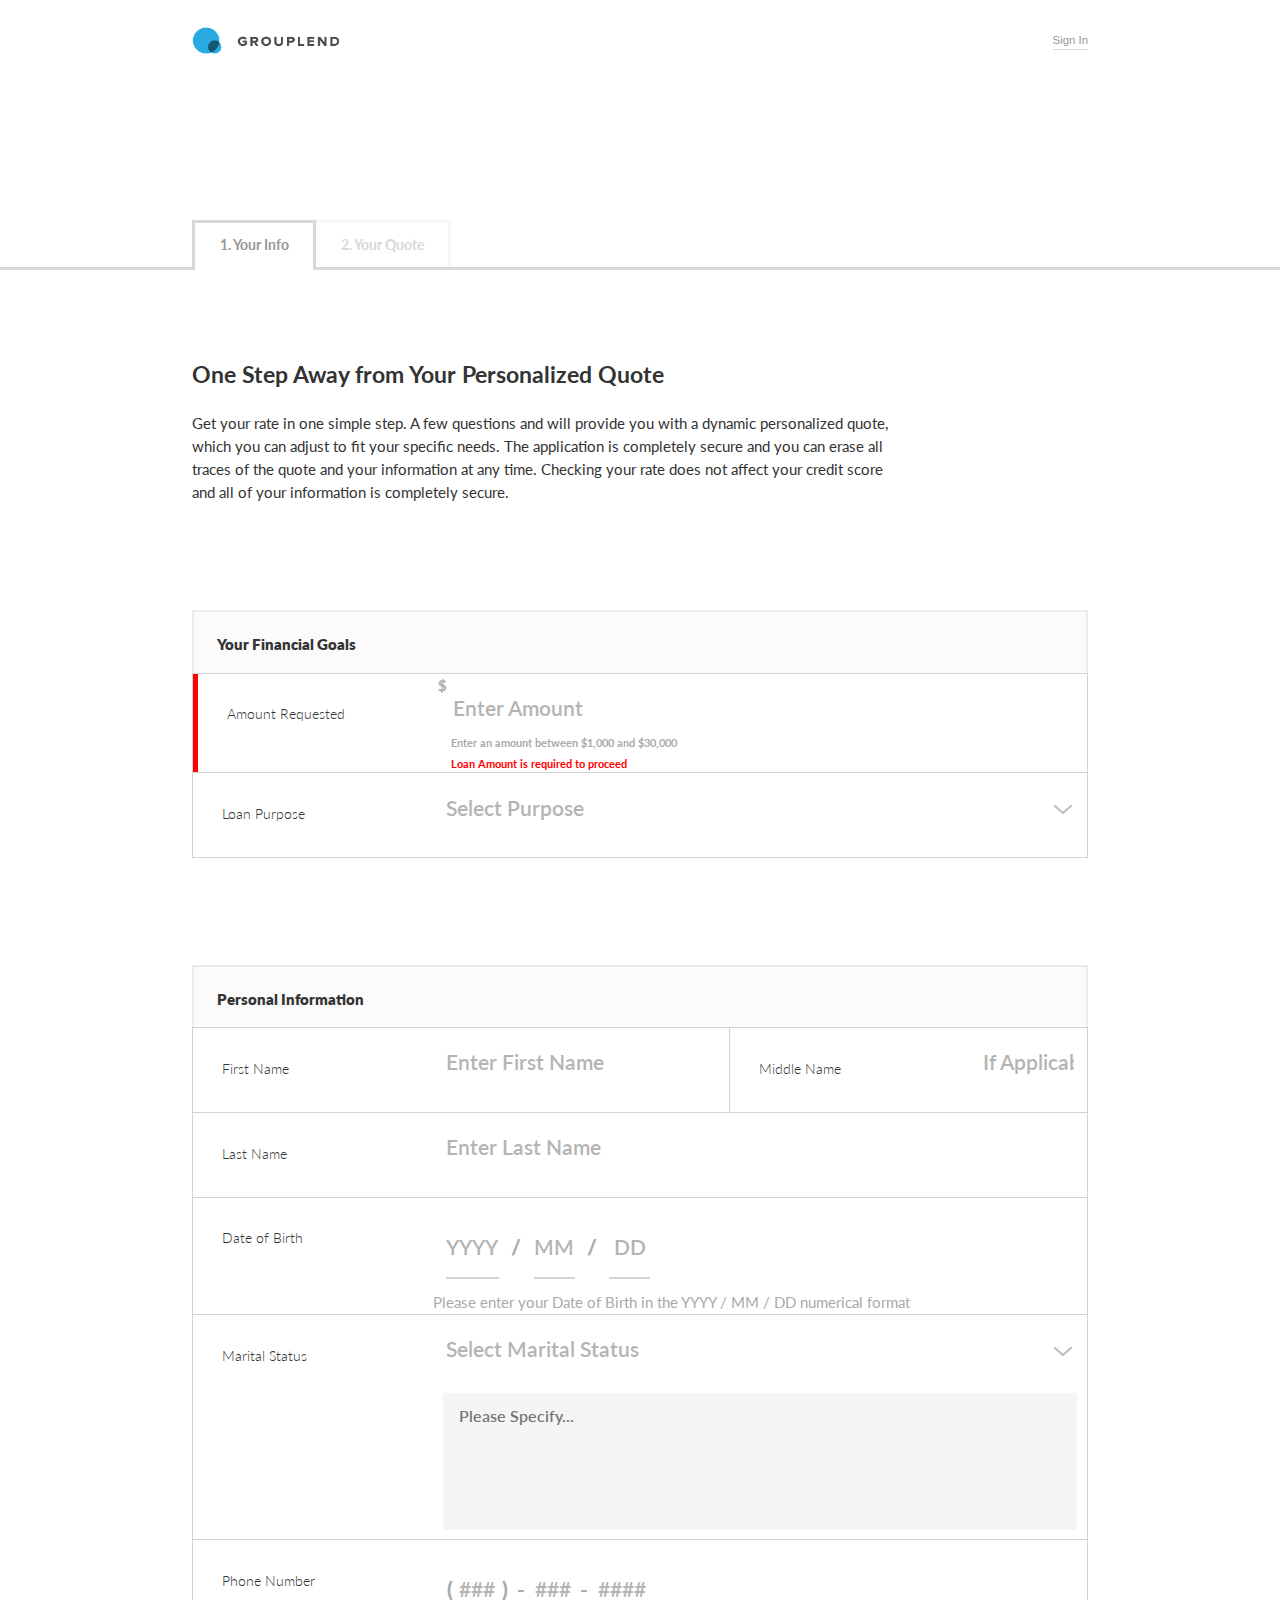
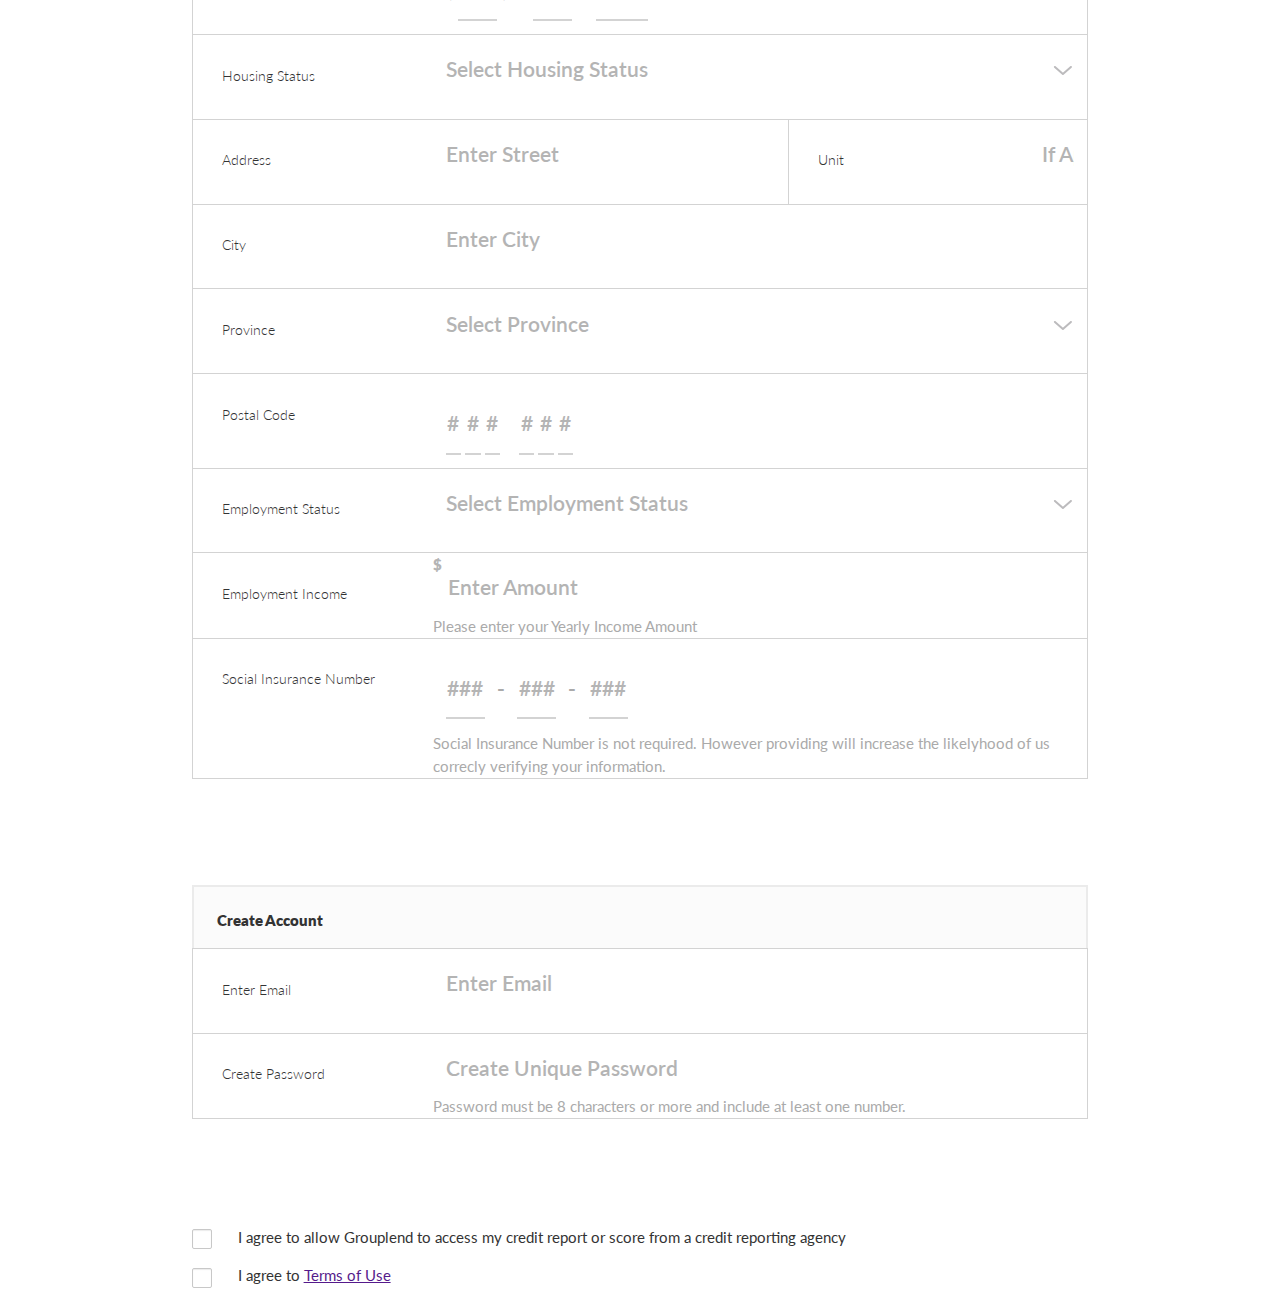
==== index.html @ f210d9a4 "Style adjustments" ====
<!DOCTYPE html>
<html class="no-js">
    <head>
        <meta charset="utf-8">
        <meta http-equiv="X-UA-Compatible" content="IE=edge">
        <title></title>
        <meta name="description" content="">
        <meta name="viewport" content="width=device-width, initial-scale=1">
        <link href='//fonts.googleapis.com/css?family=Lato:100,300,400,700,900,300italic,400italic,700italic&subset=latin,latin-ext' rel='stylesheet' type='text/css'>
        <link rel="stylesheet" href="css/style.css">

    </head>
    <body>
        <div class="systemHeader">
            <div class='contentWrapper'>
                <div class='brandMark'>
                    <img src='/img/brandMark.png'>
                </div>
                <div class='accountControls'>
                    <button class='signOut'>Sign In</button>
                </div>
            </div>
        </div>

        <div class="systemNavigation">
            <div class='contentWrapper'>
                <div class="tabControls">
                    <div class='tab active'>
                        1. Your Info
                        <div class='tabBorder'>
                        </div>
                    </div>
                    <div class='tab'>
                        2. Your Quote
                        <div class='tabBorder'>
                        </div>
                    </div>

                </div>
            </div>
        </div>

        <div class='systemContent'>
            <div class='contentWrapper'>

                <div class='contentSection PageHeader'>
                    <header>
                        <h2><div class='major'>One Step Away from Your Personalized Quote</div></h2>
                        <div class='content'>
                            Get your rate in one simple step. A few questions and will provide you with a dynamic personalized quote, which you can adjust to fit your specific needs. The application is completely secure and you can erase all traces of the quote and your information at any time. Checking your rate does not affect your credit score and all of your information is completely secure. 
                        </div>
                    </header>
                </div>

                <div class='contentSection FinancialGoal '>
                    <header class='formSectionHeader'>
                        <div class='formSectionInner'>
                            <div class='title'>
                                Your Financial Goals
                            </div>
                        </div>
                    </header>

                    <div class='formSection loanAmountField error ' id='loanAmountInputSection'>

                        <div class='formSectionInner  clearfix'>
                                <div class='labelContainer'>
                                    <label for='loanAmountField'>Amount Requested</label>
                                </div>

                                <div class='inputContainer '>
                                    <div class='inputFieldContainer dollar'>
                                        <input type='tel' id='loanAmountField' placeholder='Enter Amount'/>
                                    </div>
                                    <div class='helperContainer'>
                                        <label class='helperLabelContainer' for='loanAmountField'>
                                                <div class='helperLabel ie9Placeholder'>
                                                     Enter Amount
                                                 </div>
                                                <div class='helperLabel helpInfo'>
                                                    Enter an amount between $1,000 and $30,000
                                                </div>
                                                <div class='helperLabel errorInfo'>
                                                    Loan Amount is required to proceed
                                                </div>
                                        </label>
                                    </div>
                                </div>

                        </div>
                    </div>
                    <div class='formSection loanPurposeField' id='loanPurposeInputSection'>
                        <div class='formSectionInner clearfix'>

                            <div class='labelContainer'>
                                <label for='loanPurposeField'>Loan Purpose</label>
                            </div>

                            <div class='inputContainer '>
                                <div class='inputFieldContainer select-input'>
                                    <select class='select' id='loanPurposeField'>
                                        <option value='0' disabled selected style='display: none'>Select Purpose</option>
                                        <option value='1'>Consolidate Debt</option>
                                        <option value='2'>Make a Major Purchase</option>
                                        <option value='3'>Vacation</option>
                                    </select>
                                </div>
                                <div class='helperContainer'>
                                    <label class='helperLabelContainer' for='loanPurposeField'>
                                            <div class='helperLabel ie9Placeholder'>
                                                 Select Loan Purpose
                                             </div>
                                            <div class='helperLabel errorInfo'>
                                                Loan Purpose is required to proceed
                                            </div>
                                    </label>
                                </div>
                            </div>



                        </div>
                    </div>
                </div>

                <div class='contentSection PersonalInfo'>
                    <header class='formSectionHeader'>
                        <div class='formSectionInner'>
                            <div class='title'>
                                Personal Information
                            </div>
                        </div>
                    </header>
                    <div class='doubleFormSection'>
                        <div class='formSection firstNameField' id='firstNameInputSection'>
                            <div class='formSectionInner clearfix'>
                                <div class='labelContainer'>
                                    <label for='firstNameField'>First Name</label>
                                </div>

                                <div class='inputContainer '>
                                    <div class='inputFieldContainer'>
                                        <input type='text' id='firstNameField' placeholder='Enter First Name'/>
                                    </div>
                                    <div class='label ie9Placeholder'>
                                         Enter First Name
                                     </div>
                                    <div class='label errorInfo'>
                                        First Name is required
                                    </div>
                                </div>
                            </div>
                        </div>
                        <div class='formSection middleNameField ' id='middleNameInputSection'>
                             <div class='formSectionInner clearfix'>

                                <div class='labelContainer'>
                                    <label for='middleNameField'>Middle Name</label>
                                </div>

                                <div class='inputContainer '>
                                    <div class='inputFieldContainer'>
                                        <input type='text' id='middleNameField' placeholder='If Applicable'/>
                                    </div>
                                    <div class='label ie9Placeholder'>
                                         Enter Middle Name if Applicable
                                     </div>
                                </div>
                            </div>
                        </div>
                    </div>

                    <div class='formSection lastNameField' id='lastNameInputSection'>
                        <div class='formSectionInner clearfix'>

                            <div class='labelContainer'>
                                <label for='lastNameField'>Last Name</label>
                            </div>

                            <div class='inputContainer '>
                                <div class='inputFieldContainer'>
                                    <input type='text' id='lastNameField' placeholder='Enter Last Name'/>
                                </div>
                                <div class='label ie9Placeholder'>
                                     Enter Last Name
                                </div>
                                <div class='label errorInfo'>
                                    First Name is required
                                </div>
                            </div>
                        </div>
                    </div>

                    <div class='formSection dateOfBirthField multiInput' id='dateOfBirthInputSection'>
                        <div class='formSectionInner clearfix'>

                            <div class='labelContainer'>
                                <label for='dateOfBirthField-year'>Date of Birth</label>
                            </div>

                            <div class='inputContainer '>
                                <div class='inputFieldContainer'>
                                    <input type='tel' id='dateOfBirthField-year' maxlength="4"  placeholder='YYYY'/>
                                    <span class='MultiInputSeparator'>/</span>
                                    <input type='tel' id='dateOfBirthField-month' maxlength="2" placeholder='MM'/>
                                    <span class='MultiInputSeparator'>/</span>
                                    <input type='tel' id='dateOfBirthField-date' maxlength="2"  placeholder='DD'/>
                                </div>
                                <div class='label ie9Placeholder'>
                                   Please enter your Date of Birth in the YYYY / MM / DD numerical format
                                </div>
                                 <div class='label helpInfo'>
                                   Please enter your Date of Birth in the YYYY / MM / DD numerical format
                                </div>
                                <div class='label errorInfo'>
                                    Date of Birth is required
                                </div>
                            </div>
                        </div>
                    </div>

                    <div class='formSection maritalStatusField other' id='maritalStatusInputSection'>
                        <div class='formSectionInner clearfix'>

                            <div class='labelContainer'>
                                <label for='maritalStatusField'>Marital Status</label>
                            </div>

                            <div class='inputContainer '>
                                <div class='inputFieldContainer select-input'>
                                    <select class='select' id='maritalStatusField'>
                                        <option value='0' disabled selected style='display: none'>Select Marital Status</option>
                                        <option value='1'>Single</option>
                                        <option value='2'>Married</option>
                                        <option value='3'>Divorced</option>
                                        <option value='4'>Separated</option>
                                        <option value='5'>Other</option>
                                    </select>
                                </div>
                                <div class='inputFieldContainer helper-input text-area-input'>
                                    <textarea class='otherMartial-textarea' name='otherMartial-textarea' id='otherMartial-textarea' placeholder='Please Specify...'></textarea>
                                </div>
                                <div class='label errorInfo'>
                                    Marital Status is required
                                </div>
                            </div>

                        </div>
                    </div>
                    <div class='formSection phoneNumberField multiInput' id='phoneNumberInputSection'>
                        <div class='formSectionInner clearfix'>

                            <div class='labelContainer'>
                                <label for='phoneNumberField-areaCode'>Phone Number</label>
                            </div>

                            <div class='inputContainer '>
                                <div class='inputFieldContainer'>
                                    <span class='phoneBracket'>(</span>
                                    <input type='tel' id='phoneNumberField-areaCode' maxlength="3" placeholder='###'/>
                                    <span class='phoneBracket'>)</span>
                                    <span class='MultiInputSeparator'>-</span>
                                    <input type='tel' id='phoneNumberField-firstThree' maxlength="3" placeholder='###'/>
                                    <span class='MultiInputSeparator'>-</span>
                                    <input type='tel' id='phoneNumberField-lastFour' maxlength="4" placeholder='####'/>
                                </div>
                                <div class='label ie9Placeholder'>
                                     Enter Phone Number
                                </div>
                                <div class='label errorInfo'>
                                    Phone Number is required
                                </div>
                            </div>
                        </div>
                    </div>
                    <div class='formSection housingStatusField' id='housingStatusInputSection'>
                        <div class='formSectionInner clearfix'>

                            <div class='labelContainer'>
                                <label for='housingStatusField'>Housing Status</label>
                            </div>

                            <div class='inputContainer '>
                                <div class='inputFieldContainer select-input'>
                                    <select class='select' id='housingStatusField'>
                                        <option value='0' disabled selected style='display: none'>Select Housing Status</option>
                                        <option value='1'>Rent</option>
                                        <option value='2'>Own</option>
                                        <option value='3'>Other</option>
                                    </select>
                                </div>
                                <div class='inputFieldContainer helper-input text-area-input'>
                                    <textarea class='otherHousing-textarea' name='otherHousing-textarea' id='otherHousing-textarea' placeholder='Please Specify...'></textarea>
                                </div>
                                <div class='label errorInfo'>
                                    Housing Status is required
                                </div>
                            </div>

                        </div>
                    </div>
                    <div class='doubleFormSection'>
                        <div class='formSection addressField ' id='addressInputSection'>
                            <div class='formSectionInner clearfix'>
                                <div class='labelContainer'>
                                    <label for='addressField'>Address</label>
                                </div>

                                <div class='inputContainer '>
                                    <div class='inputFieldContainer'>
                                        <input type='text' id='addressField' placeholder='Enter Street'/>
                                    </div>
                                    <div class='label ie9Placeholder'>
                                         Enter Street
                                     </div>
                                    <div class='label errorInfo'>
                                        Address is required
                                    </div>
                                </div>
                            </div>
                        </div>
                        <div class='formSection addressUnitField ' id='addressUnitInputSection'>
                             <div class='formSectionInner clearfix'>

                                <div class='labelContainer'>
                                    <label for='addressUnitField'>Unit</label>
                                </div>

                                <div class='inputContainer '>
                                    <div class='inputFieldContainer'>
                                        <input type='text' id='addressUnitField' placeholder='If Applicable'/>
                                    </div>
                                    <div class='label ie9Placeholder'>
                                         Enter Unit if Applicable
                                     </div>
                                </div>
                            </div>
                        </div>
                    </div>
                    <div class='formSection cityField ' id='cityInputSection'>
                        <div class='formSectionInner clearfix'>
                            <div class='labelContainer'>
                                <label for='cityField'>City</label>
                            </div>

                            <div class='inputContainer '>
                                <div class='inputFieldContainer'>
                                    <input type='text' id='cityField' placeholder='Enter City'/>
                                </div>
                                <div class='label ie9Placeholder'>
                                     Enter City
                                 </div>
                                <div class='label errorInfo'>
                                    City is required
                                </div>
                            </div>
                        </div>
                    </div>
                    <div class='formSection provinceField' id='provinceInputSection'>
                        <div class='formSectionInner clearfix'>

                            <div class='labelContainer'>
                                <label for='provinceField'>Province</label>
                            </div>

                            <div class='inputContainer '>
                                <div class='inputFieldContainer select-input'>
                                    <select class='select' id='provinceField'>
                                        <option value='0' disabled selected style='display: none'>Select Province</option>
                                        <option value='1'>Alberta</option>
                                        <option value='2'>Bristish Columbia</option>
                                        <option value='3'>Ontario</option>
                                    </select>
                                </div>
                                <div class='label errorInfo'>
                                    Province is required
                                </div>
                            </div>

                        </div>
                    </div>
                    <div class='formSection postalCodeField multiInput' id='postalCodeInputSection'>
                        <div class='formSectionInner clearfix'>
                            <div class='labelContainer'>
                                <label for='postalCodeField-1'>Postal Code</label>
                            </div>

                            <div class='inputContainer '>
                                <div class='inputFieldContainer'>
                                    <input type='text' id='postalCodeField-1' maxlength="1" placeholder='#'/>

                                    <input type='tel' id='postalCodeField-2' maxlength="1" placeholder='#'/>
                                    
                                    <input type='text' id='postalCodeField-3' maxlength="1" placeholder='#'/>
                                    
                                    <span class='postalCodeSpacer'>  </span>
                                    
                                    <input type='tel' id='postalCodeField-4' maxlength="1" placeholder='#'/>
                                    
                                    <input type='text' id='postalCodeField-5' maxlength="1" placeholder='#'/>
                                    
                                    <input type='tel' id='postalCodeField-6' maxlength="1" placeholder='#'/>
                                </div>
                                <div class='label ie9Placeholder'>
                                     Enter Postal Code
                                 </div>
                                <div class='label errorInfo'>
                                    City is required
                                </div>
                            </div>
                        </div>
                    </div>
                    <div class='formSection employmentStatusField' id='employmentInputSection'>
                        <div class='formSectionInner clearfix'>

                            <div class='labelContainer'>
                                <label for='employmentStatusField'>Employment Status</label>
                            </div>

                            <div class='inputContainer '>
                                <div class='inputFieldContainer select-input'>
                                    <select class='select' id='employmentStatusField'>
                                        <option value='0' disabled selected style='display: none'>Select Employment Status</option>
                                        <option value='1'>Self-Employed</option>
                                        <option value='2'>Unemployed</option>
                                        <option value='3'>Other</option>
                                    </select>
                                </div>
                                <div class='inputFieldContainer helper-input text-area-input'>
                                    <textarea class='employmentStatus-textarea' name='employmentStatus-textarea' id='employmentStatus-textarea' placeholder='Please Specify...'></textarea>
                                </div>
                                <div class='label errorInfo'>
                                    Employment Status is required
                                </div>
                            </div>

                        </div>
                    </div>
                    <div class='formSection employmentIncomeField' id='employmentInputSection'>
                            <div class='statusIndicator'>
                            </div>
                        <div class='formSectionInner clearfix'>

                            <div class='labelContainer'>
                                <label for='employmentIncomeField'>Employment Income</label>
                            </div>

                            <div class='inputContainer '>
                                <div class='inputFieldContainer dollar'>
                                    <input type='tel' id='employmentIncomeField' placeholder='Enter Amount'/>
                                </div>
                                <div class='label ie9Placeholder'>
                                     Enter Your Yearly Income
                                 </div>

                                <div class='label helpInfo'>
                                    Please enter your Yearly Income Amount
                                </div>

                                <div class='label errorInfo'>
                                    Employment Income Amount is required to proceed
                                </div>

                            </div>

                        </div>
                    </div>
                    <div class='formSection socialInsuranceField multiInput' id='socialInsuranceInputSection'>
                        <div class='formSectionInner clearfix'>

                            <div class='labelContainer'>
                                <label for='socialInsuranceField-firstThree'>Social Insurance Number</label>
                            </div>

                            <div class='inputContainer '>
                                <div class='inputFieldContainer'>
                                    <input type='tel' id='socialInsuranceField-firstThree' maxlength="3" placeholder='###'/>
                                    <span class='MultiInputSeparator'>-</span>
                                    <input type='tel' id='socialInsuranceField-secondThree' maxlength="3" placeholder='###'/>
                                    <span class='MultiInputSeparator'>-</span>
                                    <input type='tel' id='socialInsuranceField-lastThree' maxlength="3" placeholder='###'/>
                                </div>
                                <div class='label ie9Placeholder'>
                                     Enter Social Insurance Number
                                </div>

                                 <div class='label helpInfo'>
                                    Social Insurance Number is not required. However providing will increase the likelyhood of us correcly verifying your information.
                                </div>

                                <div class='label errorInfo'>
                                    Please provide Social Insurance Number
                                </div>
                            </div>
                        </div>
                    </div>

                </div>

                <div class='contentSection PasswordSetUp'>
                    <header class='formSectionHeader'>
                        <div class='formSectionInner'>
                            <div class='title'>
                                Create Account
                            </div>
                        </div>
                    </header>
                    <div class='formSection emailField ' id='emailInputSection'>
                        <div class='formSectionInner clearfix'>
                            <div class='labelContainer'>
                                <label for='emailField'>Enter Email</label>
                            </div>

                            <div class='inputContainer '>
                                <div class='inputFieldContainer'>
                                    <input type='email' id='emailField' placeholder='Enter Email'/>
                                </div>
                                <div class='label ie9Placeholder'>
                                     Enter Your Email
                                 </div>
                                <div class='label errorInfo'>
                                    Email is required
                                </div>
                            </div>
                        </div>
                    </div>
                    <div class='formSection passwordField' id='passwordInputSection'>
                        <div class='formSectionInner clearfix'>
                            <div class='labelContainer'>
                                <label for='passwordField'>Create Password</label>
                            </div>

                            <div class='inputContainer '>
                                <div class='inputFieldContainer'>
                                    <input type='password' id='passwordField' placeholder='Create Unique Password'/>
                                </div>
                                <div class='label ie9Placeholder'>
                                     Create Unique Password
                                 </div>
                                 <div class='label helpInfo'>
                                    Password must be 8 characters or more and include at least one number.
                                </div>
                                <div class='label errorInfo'>
                                    Password is required
                                </div>
                            </div>
                        </div>
                    </div>

                </div>

                <div class='contentSection LegalOptIn'>
                    <ul class="optionsSection">
                        <li id='authorizeAccessInputSection'>
                            <input type="checkbox" id="authorizeAccess">
                            <label for="authorizeAccess">I agree to allow Grouplend to access my credit report or score from a credit reporting agency</label>
                        </li>

                        <li id='termsOfUseInputSection'>
                            <input type="checkbox" id="termsOfUse">
                            <label for="termsOfUse">I agree to <a href=''>Terms of Use</a></label>
                        </li>
                    </ul>
                </div>

            </div>
        </div>

    </body>
</html>
---- css/style.css ----
html {
  box-sizing: border-box;
}

*, *:before, *:after {
  box-sizing: inherit;
}

/*! normalize.css v1.1.3 | MIT License | git.io/normalize */
/* ==========================================================================
   HTML5 display definitions
   ========================================================================== */
/**
 * Correct `block` display not defined in IE 6/7/8/9 and Firefox 3.
 */
article,
aside,
details,
figcaption,
figure,
footer,
header,
hgroup,
main,
nav,
section,
summary {
  display: block;
}

/**
 * Correct `inline-block` display not defined in IE 6/7/8/9 and Firefox 3.
 */
audio,
canvas,
video {
  display: inline-block;
  *display: inline;
  *zoom: 1;
}

/**
 * Prevent modern browsers from displaying `audio` without controls.
 * Remove excess height in iOS 5 devices.
 */
audio:not([controls]) {
  display: none;
  height: 0;
}

/**
 * Address styling not present in IE 7/8/9, Firefox 3, and Safari 4.
 * Known issue: no IE 6 support.
 */
[hidden] {
  display: none;
}

/* ==========================================================================
   Base
   ========================================================================== */
/**
 * 1. Correct text resizing oddly in IE 6/7 when body `font-size` is set using
 *    `em` units.
 * 2. Prevent iOS text size adjust after orientation change, without disabling
 *    user zoom.
 */
html {
  font-size: 100%;
  /* 1 */
  -ms-text-size-adjust: 100%;
  /* 2 */
  -webkit-text-size-adjust: 100%;
  /* 2 */
}

/**
 * Address `font-family` inconsistency between `textarea` and other form
 * elements.
 */
html,
button,
input,
select,
textarea {
  font-family: sans-serif;
}

/**
 * Address margins handled incorrectly in IE 6/7.
 */
body {
  margin: 0;
}

/* ==========================================================================
   Links
   ========================================================================== */
/**
 * Address `outline` inconsistency between Chrome and other browsers.
 */
a:focus {
  outline: thin dotted;
}

/**
 * Improve readability when focused and also mouse hovered in all browsers.
 */
a:active,
a:hover {
  outline: 0;
}

/* ==========================================================================
   Typography
   ========================================================================== */
/**
 * Address font sizes and margins set differently in IE 6/7.
 * Address font sizes within `section` and `article` in Firefox 4+, Safari 5,
 * and Chrome.
 */
h1 {
  font-size: 2em;
  margin: 0.67em 0;
}

h2 {
  font-size: 1.5em;
  margin: 0.83em 0;
}

h3 {
  font-size: 1.17em;
  margin: 1em 0;
}

h4 {
  font-size: 1em;
  margin: 1.33em 0;
}

h5 {
  font-size: 0.83em;
  margin: 1.67em 0;
}

h6 {
  font-size: 0.67em;
  margin: 2.33em 0;
}

/**
 * Address styling not present in IE 7/8/9, Safari 5, and Chrome.
 */
abbr[title] {
  border-bottom: 1px dotted;
}

/**
 * Address style set to `bolder` in Firefox 3+, Safari 4/5, and Chrome.
 */
b,
strong {
  font-weight: bold;
}

blockquote {
  margin: 1em 40px;
}

/**
 * Address styling not present in Safari 5 and Chrome.
 */
dfn {
  font-style: italic;
}

/**
 * Address differences between Firefox and other browsers.
 * Known issue: no IE 6/7 normalization.
 */
hr {
  box-sizing: content-box;
  height: 0;
}

/**
 * Address styling not present in IE 6/7/8/9.
 */
mark {
  background: #ff0;
  color: #000;
}

/**
 * Address margins set differently in IE 6/7.
 */
p,
pre {
  margin: 1em 0;
}

/**
 * Correct font family set oddly in IE 6, Safari 4/5, and Chrome.
 */
code,
kbd,
pre,
samp {
  font-family: monospace, serif;
  _font-family: 'courier new', monospace;
  font-size: 1em;
}

/**
 * Improve readability of pre-formatted text in all browsers.
 */
pre {
  white-space: pre;
  white-space: pre-wrap;
  word-wrap: break-word;
}

/**
 * Address CSS quotes not supported in IE 6/7.
 */
q {
  quotes: none;
}

/**
 * Address `quotes` property not supported in Safari 4.
 */
q:before,
q:after {
  content: '';
  content: none;
}

/**
 * Address inconsistent and variable font size in all browsers.
 */
small {
  font-size: 80%;
}

/**
 * Prevent `sub` and `sup` affecting `line-height` in all browsers.
 */
sub,
sup {
  font-size: 75%;
  line-height: 0;
  position: relative;
  vertical-align: baseline;
}

sup {
  top: -0.5em;
}

sub {
  bottom: -0.25em;
}

/* ==========================================================================
   Lists
   ========================================================================== */
/**
 * Address margins set differently in IE 6/7.
 */
dl,
menu,
ol,
ul {
  margin: 1em 0;
}

dd {
  margin: 0 0 0 40px;
}

/**
 * Address paddings set differently in IE 6/7.
 */
menu,
ol,
ul {
  padding: 0 0 0 40px;
}

/**
 * Correct list images handled incorrectly in IE 7.
 */
nav ul,
nav ol {
  list-style: none;
  list-style-image: none;
}

/* ==========================================================================
   Embedded content
   ========================================================================== */
/**
 * 1. Remove border when inside `a` element in IE 6/7/8/9 and Firefox 3.
 * 2. Improve image quality when scaled in IE 7.
 */
img {
  border: 0;
  /* 1 */
  -ms-interpolation-mode: bicubic;
  /* 2 */
}

/**
 * Correct overflow displayed oddly in IE 9.
 */
svg:not(:root) {
  overflow: hidden;
}

/* ==========================================================================
   Figures
   ========================================================================== */
/**
 * Address margin not present in IE 6/7/8/9, Safari 5, and Opera 11.
 */
figure {
  margin: 0;
}

/* ==========================================================================
   Forms
   ========================================================================== */
/**
 * Correct margin displayed oddly in IE 6/7.
 */
form {
  margin: 0;
}

/**
 * Define consistent border, margin, and padding.
 */
fieldset {
  border: 1px solid #c0c0c0;
  margin: 0 2px;
  padding: 0.35em 0.625em 0.75em;
}

/**
 * 1. Correct color not being inherited in IE 6/7/8/9.
 * 2. Correct text not wrapping in Firefox 3.
 * 3. Correct alignment displayed oddly in IE 6/7.
 */
legend {
  border: 0;
  /* 1 */
  padding: 0;
  white-space: normal;
  /* 2 */
  *margin-left: -7px;
  /* 3 */
}

/**
 * 1. Correct font size not being inherited in all browsers.
 * 2. Address margins set differently in IE 6/7, Firefox 3+, Safari 5,
 *    and Chrome.
 * 3. Improve appearance and consistency in all browsers.
 */
button,
input,
select,
textarea {
  font-size: 100%;
  /* 1 */
  margin: 0;
  /* 2 */
  vertical-align: baseline;
  /* 3 */
  *vertical-align: middle;
  /* 3 */
}

/**
 * Address Firefox 3+ setting `line-height` on `input` using `!important` in
 * the UA stylesheet.
 */
button,
input {
  line-height: normal;
}

/**
 * Address inconsistent `text-transform` inheritance for `button` and `select`.
 * All other form control elements do not inherit `text-transform` values.
 * Correct `button` style inheritance in Chrome, Safari 5+, and IE 6+.
 * Correct `select` style inheritance in Firefox 4+ and Opera.
 */
button,
select {
  text-transform: none;
}

/**
 * 1. Avoid the WebKit bug in Android 4.0.* where (2) destroys native `audio`
 *    and `video` controls.
 * 2. Correct inability to style clickable `input` types in iOS.
 * 3. Improve usability and consistency of cursor style between image-type
 *    `input` and others.
 * 4. Remove inner spacing in IE 7 without affecting normal text inputs.
 *    Known issue: inner spacing remains in IE 6.
 */
button,
html input[type="button"],
input[type="reset"],
input[type="submit"] {
  -webkit-appearance: button;
  /* 2 */
  cursor: pointer;
  /* 3 */
  *overflow: visible;
  /* 4 */
}

/**
 * Re-set default cursor for disabled elements.
 */
button[disabled],
html input[disabled] {
  cursor: default;
}

/**
 * 1. Address box sizing set to content-box in IE 8/9.
 * 2. Remove excess padding in IE 8/9.
 * 3. Remove excess padding in IE 7.
 *    Known issue: excess padding remains in IE 6.
 */
input[type="checkbox"],
input[type="radio"] {
  box-sizing: border-box;
  /* 1 */
  padding: 0;
  /* 2 */
  *height: 13px;
  /* 3 */
  *width: 13px;
  /* 3 */
}

/**
 * 1. Address `appearance` set to `searchfield` in Safari 5 and Chrome.
 * 2. Address `box-sizing` set to `border-box` in Safari 5 and Chrome
 *    (include `-moz` to future-proof).
 */
input[type="search"] {
  -webkit-appearance: textfield;
  /* 1 */
  /* 2 */
  box-sizing: content-box;
}

/**
 * Remove inner padding and search cancel button in Safari 5 and Chrome
 * on OS X.
 */
input[type="search"]::-webkit-search-cancel-button,
input[type="search"]::-webkit-search-decoration {
  -webkit-appearance: none;
}

/**
 * Remove inner padding and border in Firefox 3+.
 */
button::-moz-focus-inner,
input::-moz-focus-inner {
  border: 0;
  padding: 0;
}

/**
 * 1. Remove default vertical scrollbar in IE 6/7/8/9.
 * 2. Improve readability and alignment in all browsers.
 */
textarea {
  overflow: auto;
  /* 1 */
  vertical-align: top;
  /* 2 */
}

/* ==========================================================================
   Tables
   ========================================================================== */
/**
 * Remove most spacing between table cells.
 */
table {
  border-collapse: collapse;
  border-spacing: 0;
}

html {
  box-sizing: border-box;
  font-size: 100%;
  -webkit-text-size-adjust: 100%;
  -ms-text-size-adjust: 100%;
  text-rendering: optimizeLegibility;
  -webkit-hyphens: none;
  -moz-hyphens: none;
  -ms-hyphens: none;
  -o-hyphens: none;
  hyphens: none;
  -moz-font-feature-settings: "liga=1";
  -moz-font-feature-settings: "liga";
  /* EDIT: new syntax for FF 15+ */
  -ms-font-feature-settings: "liga";
  -webkit-font-feature-settings: "liga";
  font-feature-settings: "liga";
  -webkit-font-smoothing: antialiased;
  -moz-osx-font-smoothing: grayscale;
}

*, *:before, *:after {
  box-sizing: inherit;
}

body, input, textarea, select {
  font-family: "Lato", Helvetica, Arial, sans-serif;
  font-size: 16px;
  line-height: 1.5;
  font-weight: 400;
  color: #333;
}

body {
  /* ignore these this will change for our app */
  margin-left: auto;
  margin-right: auto;
  font-size: .8em;
}

img {
  max-width: 100%;
}

menu, ul, ol {
  margin: 0;
  padding: 0;
}

/**
 * Clearfix
 */
.clearfix:after {
  content: "";
  display: table;
  clear: both;
}

button {
  background: white;
  border: 1px solid #D8D8D8;
  border-radius: none;
  color: #979797;
  font-size: 1em;
  line-height: 1.4;
}

h1, h2, h3, h4, h5, h6 {
  line-height: 1.2;
  margin: 0;
}

.major {
  /*border-bottom: 5px solid #333;*/
  display: inline-block;
  padding-bottom: .3em;
  margin-bottom: .75em;
}

.contentWrapper {
  width: 85%;
  max-width: 1200px;
  margin-left: auto;
  margin-right: auto;
}

.systemContent {
  margin: 4.5em 0;
}

.contentSection + .contentSection {
  margin-top: 3em;
}

.questionSectionInner + .questionSectionInner {
  margin-top: 2em;
}

@media only screen and (min-width: 600px) {
  body {
    font-size: .85em;
  }

  .contentWrapper {
    width: 70%;
  }

  .content {
    width: 75%;
  }

  .systemContent {
    margin: 5em 0;
  }

  .contentSection + .contentSection {
    margin-top: 5em;
  }
}
@media only screen and (min-width: 1200px) {
  body {
    font-size: .95em;
  }

  .content {
    width: 80%;
  }

  .systemContent {
    margin: 6em 0;
  }

  .contentSection + .contentSection {
    margin-top: 7em;
  }
}
@media only screen and (min-width: 1700px) {
  body {
    font-size: 1.2em;
  }

  .content {
    width: 65%;
  }

  .systemContent {
    margin: 6.5em 0;
  }
}
input, select, textarea, label {
  border: none;
  padding: 0;
  width: 100%;
  border-radius: 0;
  -webkit-appearance: none;
  -moz-appearance: none;
  -ms-appearance: none;
  -o-appearance: none;
  appearance: none;
  background: transparent;
}

input:active, input:focus, select:focus, textarea:focus {
  outline-style: none;
}

input::-webkit-input-placeholder {
  color: #b4b4b4;
}

input::-moz-placeholder {
  color: #b4b4b4;
}

input:-ms-input-placeholder {
  color: #b4b4b4;
}

.formSectionHeader {
  font-weight: 800;
  background: #FBFBFB;
}

.formSectionHeader {
  border-top: 2px solid #ebebeb;
  border-right: 2px solid #ebebeb;
  border-bottom: 1px solid #ebebeb;
  border-left: 2px solid #ebebeb;
}

.formSectionHeader .formSectionInner {
  padding: .9em;
  border-left: none;
}

.formSection {
  border-top: 1px solid lightgray;
  border-right: 1px solid lightgray;
  border-bottom: 1px solid lightgray;
  border-left: 1px solid lightgray;
  z-index: 10;
  position: relative;
}

.formSection {
  margin-top: -1px;
}

.formSectionInner {
  -webkit-transition: all 0.7s;
  transition: all 0.7s;
}

.inputContainer {
  position: relative;
}

.formSection label {
  font-weight: 700;
  font-size: .8em;
}

.labelContainer label {
  display: inline-block;
  padding-top: .6rem;
  padding-bottom: .8rem;
  padding-left: .8rem;
  padding-right: .8rem;
}

.helperContainer label {
  display: block;
  padding-left: .8rem;
  padding-right: .8rem;
}

.formSection input, .formSection select, .multiInput .inputFieldContainer {
  padding: 1.2rem .8rem .8rem .8rem;
}

.multiInput input {
  padding: 0;
}

.formSection .text-area-input {
  margin: 0rem .6rem .6rem .6rem;
}

.formSection input, .formSection select, .MultiInputSeparator, .phoneBracket {
  font-size: 1.5em;
  font-weight: 600;
  color: #b4b4b4;
}

.helpInfo {
  color: #aaaaaa;
}

.dollar input {
  padding-left: .75em;
}

.dollar::before {
  pointer-events: none;
  content: '$';
  width: 13px;
  font-weight: 800;
  position: absolute;
  color: #b4b4b4;
}

.multiInput input, .multiInput span {
  display: inline-block;
}

.multiInput input {
  border-bottom: 2px solid lightgray;
  text-align: center;
}

#dateOfBirthField-year {
  width: 2.6em;
}

#phoneNumberField-lastFour {
  width: 2.5em;
}

#phoneNumberField-areaCode, #phoneNumberField-firstThree, .socialInsuranceField input {
  width: 1.9em;
}

#dateOfBirthField-month, #dateOfBirthField-date {
  width: 2em;
}

.MultiInputSeparator, .phoneBracket, .postalCodeSpacer {
  padding: 0 .4em;
  font-weight: 900;
  font-size: 1.2em;
  color: #aaaaaa;
}

.phoneBracket {
  padding: 0 .05em;
}

.postalCodeSpacer {
  padding: 0 .3em;
}

.phoneNumberField .MultiInputSeparator {
  padding: 0 .2em;
}

.postalCodeField input {
  width: .75em;
}

.select-input {
  position: relative;
}

.select-input::after {
  content: '';
  position: absolute;
  z-index: 1;
  right: 15px;
  top: 50%;
  margin-top: 0px;
  display: block;
  width: 19px;
  height: 9px;
  background: url("../img/select-arrow.svg") no-repeat center center;
  pointer-events: none;
  background-size: cover;
}

.select-input select {
  width: 100%;
  border-radius: 0;
  font-weight: 600;
  display: block;
  position: relative;
}

select::-ms-expand {
  display: none;
}

.text-area-input textarea {
  min-height: 100%;
  font-weight: 600;
  width: 100%;
  resize: none;
  overflow: auto;
  padding: .7em 1em;
  background: whitesmoke;
  display: block;
}

.optionsSection li {
  /* wrapper for radio and checkbox input types */
  display: inline-block;
  position: relative;
  -webkit-user-select: none;
  -moz-user-select: none;
  -ms-user-select: none;
  user-select: none;
  margin: 0 26px 16px 0;
  float: left;
  width: 100%;
}

input[type=radio],
input[type=checkbox] {
  /* hide original check and radio buttons */
  position: absolute;
  left: 0;
  top: 50%;
  -webkit-transform: translateY(-50%);
  -ms-transform: translateY(-50%);
  transform: translateY(-50%);
  margin: 0;
  padding: 0;
  opacity: 0;
  z-index: 2;
}

input[type="radio"] + label,
input[type="checkbox"] + label {
  padding-left: 3em;
}

input[type="radio"] + label::before,
input[type="radio"] + label::after,
input[type="checkbox"] + label::before,
input[type="checkbox"] + label::after {
  /* custom radio and check boxes */
  content: '';
  display: block;
  position: absolute;
  left: 0;
  top: 50%;
  margin-top: -8px;
  width: 20px;
  height: 20px;
}

input[type="radio"] + label::before,
input[type="checkbox"] + label::before {
  border: 1px solid #c8c8c8;
  background: white;
  box-shadow: inset 0 1px 1px rgba(0, 0, 0, 0.08);
}

input[type="radio"] + label::before,
input[type="radio"] + label::after {
  border-radius: 50%;
}

input[type="checkbox"] + label::before,
input[type="checkbox"] + label::after {
  border-radius: 2px;
}

input[type="radio"] + label::after,
input[type="checkbox"] + label::after {
  background-color: #68b18f;
  background-position: center center;
  background-repeat: no-repeat;
  box-shadow: 0 0 5px rgba(104, 177, 143, 0.4);
  display: none;
}

input[type="radio"] + label::after {
  /* custom image for radio button */
  background-image: url("../img/cd-icon-radio.svg");
}

input[type="checkbox"] + label::after {
  /* custom image for checkbox */
  background-image: url("../img/cd-icon-check.svg");
}

input[type="radio"]:focus + label::before,
input[type="checkbox"]:focus + label::before {
  /* add focus effect for radio and check buttons */
  box-shadow: 0 0 5px rgba(144, 238, 144, 0.6);
}

input[type="radio"]:checked + label::after,
input[type="checkbox"]:checked + label::after {
  display: block;
}

input[type="radio"]:checked + label::before,
input[type="radio"]:checked + label::after,
input[type="checkbox"]:checked + label::before,
input[type="checkbox"]:checked + label::after {
  -webkit-animation: cd-bounce 0.3s;
  animation: cd-bounce 0.3s;
}

@-webkit-keyframes cd-bounce {
  0%, 100% {
    -webkit-transform: scale(1);
  }
  50% {
    -webkit-transform: scale(0.8);
  }
}
@keyframes cd-bounce {
  0%, 100% {
    -webkit-transform: scale(1);
    -ms-transform: scale(1);
    transform: scale(1);
  }
  50% {
    -webkit-transform: scale(0.8);
    -ms-transform: scale(0.8);
    transform: scale(0.8);
  }
}
.focus {
  box-shadow: 0px 0px 12px 2px #ededed;
  z-index: 20;
}

.focus .formSection {
  border: 1px solid #68b18f;
}

.focus .formSectionInner {
  border-left: 5px solid #68b18f;
}

.errorInfo {
  height: 0;
  opacity: 0;
  margin-top: 0;
  -webkit-transition: all 0.7s;
  transition: all 0.7s;
  visibility: hidden;
}

.errorInfo {
  color: red;
}

.error .errorInfo, .ie9 .ie9Placeholder {
  opacity: 1;
  height: auto;
  visibility: visible;
}

.error .errorInfo {
  margin-top: .5em;
}

.error.formSection {
  z-index: 20;
}

.error .formSectionInner {
  border-left: 5px solid red;
}

.filled input, .filled select, .filled .dollar::before, .filled textarea {
  color: #333;
}

.filled input::-webkit-input-placeholder {
  color: #333;
}

.filled input::-moz-placeholder {
  color: #333;
}

.filled input:-ms-input-placeholder {
  color: #333;
}

.helper-input {
  margin-top: 1em;
  height: 0;
  opacity: 0;
  margin-top: 0;
  -webkit-transition: all 0.7s;
  transition: all 0.7s;
  visibility: hidden;
}

.other .helper-input {
  margin-top: 1em;
  opacity: 1;
  height: 9em;
  visibility: visible;
}

.ie9 input {
  background-color: lightgray;
  padding: 1em;
}

.ie9Placeholder {
  display: none;
}

.ie9 .ie9Placeholder {
  display: block;
}

.ie9 .ie9Placeholder + .helpInfo {
  margin-top: .6em;
}

.ie9 .helperContainer {
  margin-top: .75em;
}

@media only screen and (min-width: 600px) {
  .labelContainer label {
    font-weight: 300;
    font-size: 1em;
  }

  .formSectionHeader .formSectionInner {
    padding: 1.4em 1.5em 1.1em;
  }

  .helperContainer label {
    font-size: .7em;
  }

  .labelContainer label {
    line-height: 4.25em;
    padding-left: 2em;
    font-size: .95em;
  }

  .formSection input {
    height: 3em;
  }

  .formSection input, .formSection select, .MultiInputSeparator, .phoneBracket {
    font-size: 1.35em;
  }
}
@media only screen and (min-width: 1700px) {
  .select-input::after {
    right: 5px;
    top: 50%;
    margin-top: 0;
    display: block;
    width: 29px;
    height: 14px;
  }
}
.formSectionInner {
  display: -webkit-box;
  display: -webkit-flex;
  display: -ms-flexbox;
  display: flex;
  width: 100%;
  -webkit-flex-flow: row wrap;
  -ms-flex-flow: row wrap;
      flex-flow: row wrap;
}

.formSectionInner > * {
  -webkit-box-flex: 1;
  -webkit-flex: 1 100%;
      -ms-flex: 1 100%;
          flex: 1 100%;
}

@media only screen and (min-width: 600px) {
  .labelContainer {
    -webkit-box-flex: 12rem 0;
    -webkit-flex: 12rem 0;
    -ms-flex: 12rem 0;
    flex: 12rem 0;
  }

  .inputContainer {
    -webkit-box-flex: 1;
    -webkit-flex: 1;
    -ms-flex: 1;
    flex: 1;
  }
}
@media only screen and (min-width: 1200px) {
  .doubleFormSection, .formSection {
    display: -webkit-box;
    display: -webkit-flex;
    display: -ms-flexbox;
    display: flex;
  }

  .firstNameField {
    -webkit-box-flex: 3;
    -webkit-flex: 3;
    -ms-flex: 3;
    flex: 3;
  }

  .middleNameField {
    -webkit-box-flex: 2;
    -webkit-flex: 2;
    -ms-flex: 2;
    flex: 2;
  }

  .addressField {
    -webkit-box-flex: 4;
    -webkit-flex: 4;
    -ms-flex: 4;
    flex: 4;
  }

  .addressUnitField {
    -webkit-box-flex: 2;
    -webkit-flex: 2;
    -ms-flex: 2;
    flex: 2;
  }

  .doubleFormSection .formSection:nth-child(1) {
    border-right: none;
  }

  .middleNameField .labelContainer {
    width: 11em;
  }

  .addressUnitField .labelContainer {
    width: 7em;
  }

  .ie9 .middleNameField .labelContainer {
    width: 14em;
  }

  .labelContainer {
    -webkit-box-flex: 15rem 0;
    -webkit-flex: 15rem 0;
    -ms-flex: 15rem 0;
    flex: 15rem 0;
  }
}
.systemHeader {
  padding: 1.75em 0 1em;
  width: 100%;
  background: rgba(255, 255, 255, 0.82);
  z-index: 2000;
}

.brandMark {
  float: left;
  width: 10em;
}

.accountControls {
  float: right;
}

.accountControls button {
  border: 0;
  padding: 0;
  border-bottom: 1px solid #D8D8D8;
  background: white;
  font-weight: 500;
  font-size: 0.75em;
  padding-bottom: .05em;
}

.systemNavigation {
  height: 15em;
  border-bottom: 3px solid #D8D8D8;
  position: relative;
}

.tabControls {
  position: absolute;
  bottom: -3px;
  z-index: 1000;
}

.tab {
  float: left;
  border: 3px solid #F7F7F7;
  padding: .75em 1.7em;
  z-index: 1000;
  position: relative;
  font-weight: 700;
  color: #D8D8D8;
  font-size: .95em;
}

.tabBorder {
  position: absolute;
  bottom: -3px;
  left: -3px;
  right: -3px;
  height: 3px;
  background: #D8D8D8;
  z-index: 3000;
}

.tab.active {
  border: 3px solid #D8D8D8;
  z-index: 2000;
  color: #979797;
}

.tab.active .tabBorder {
  background: white;
  left: 0;
  right: 0;
}

.tab + .tab {
  margin-left: -3px;
}

.browser {
  display: inline-block;
  width: 4.5em;
}

.browser_links {
  margin: 2em 0;
}

.browser + .browser {
  margin-left: 3em;
}

.browser_name {
  text-align: center;
  width: 100%;
  color: #333;
  font-size: .9em;
}
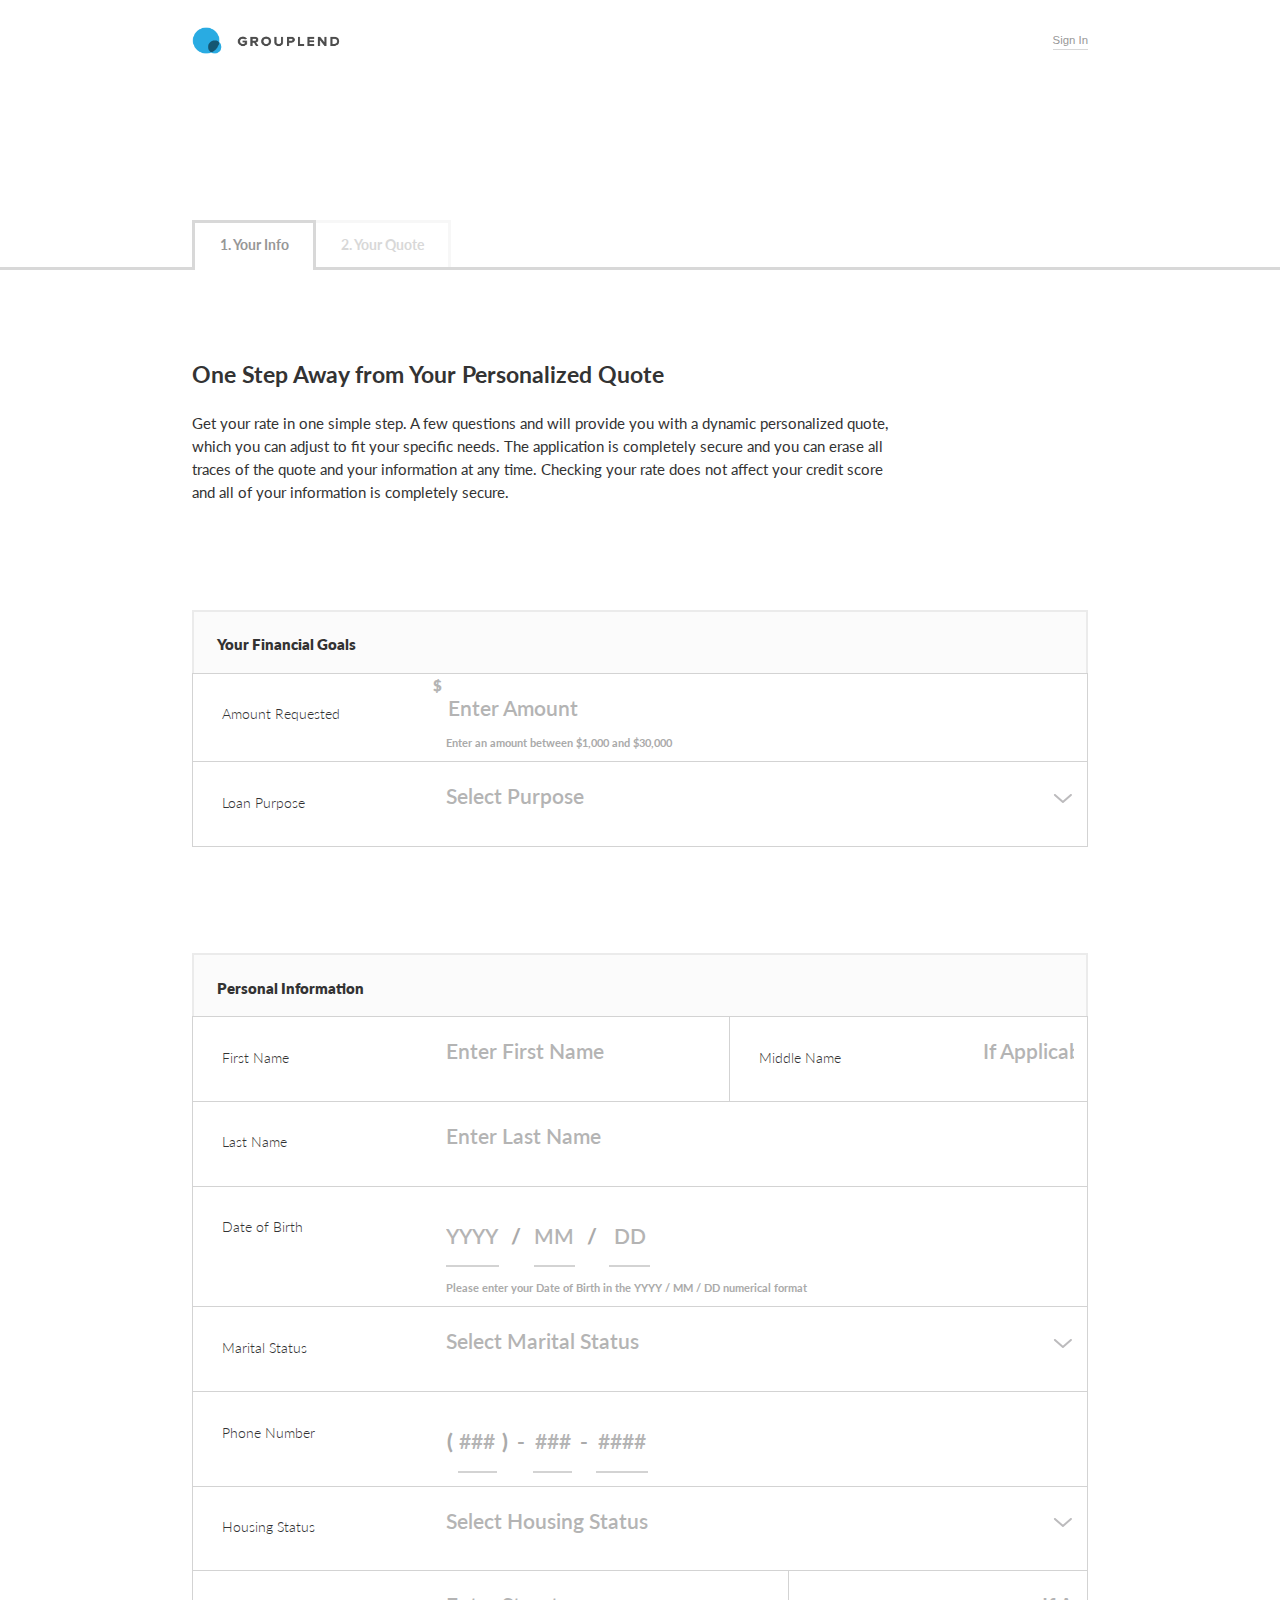
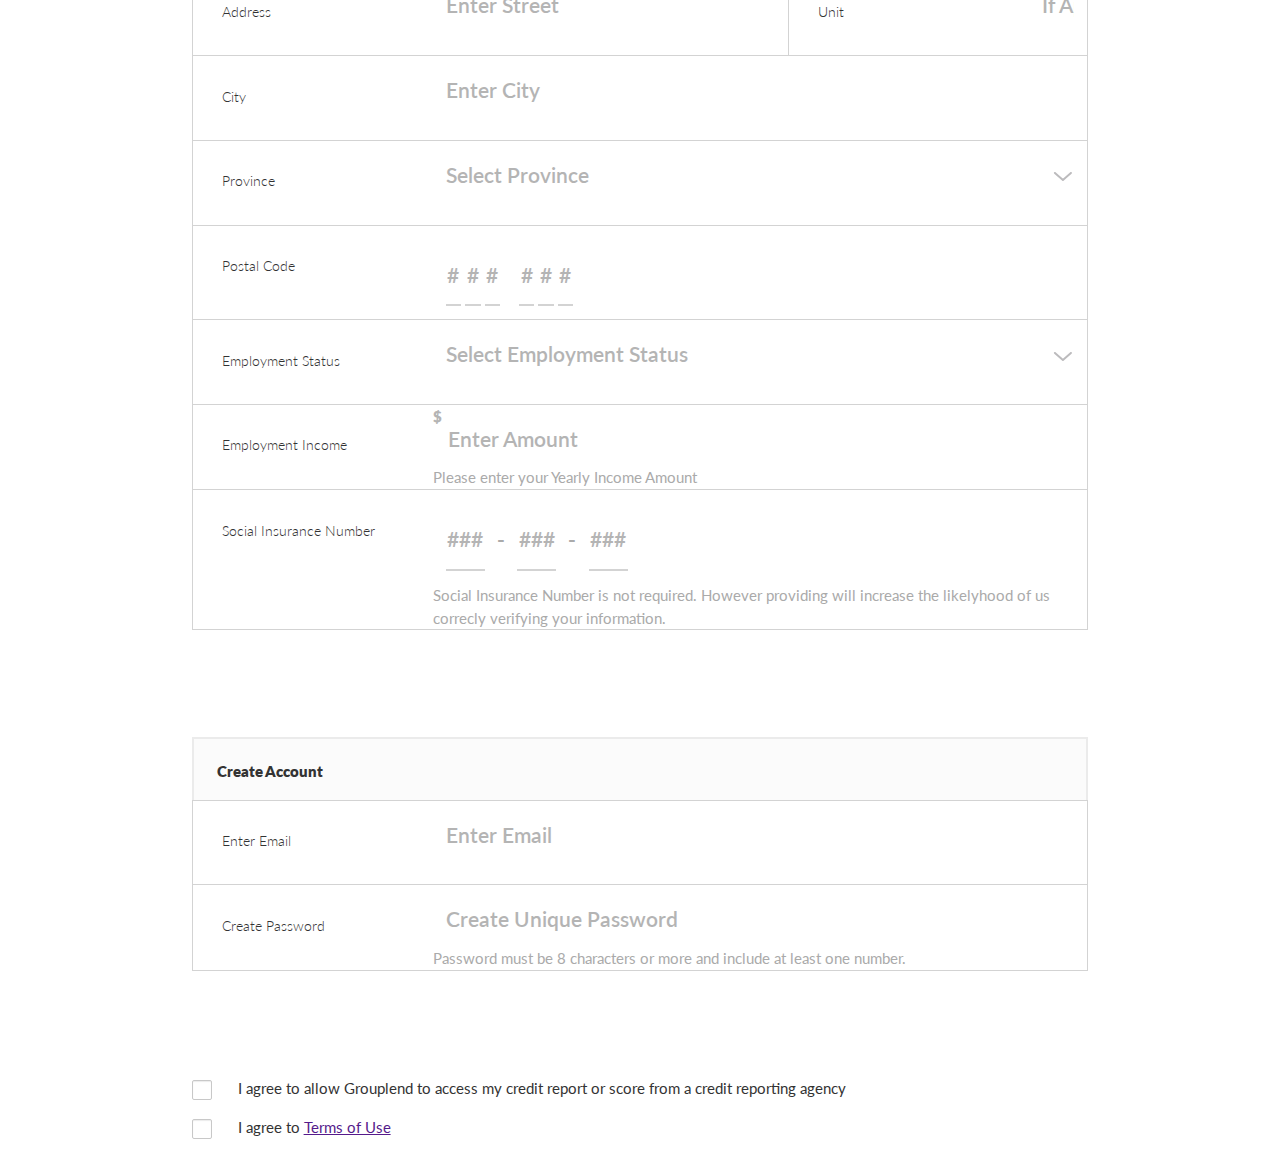
==== commit 21b4ef8a: "other fix" ====
--- a/index.html
+++ b/index.html
@@ -61,7 +61,7 @@
                         </div>
                     </header>
 
-                    <div class='formSection loanAmountField error ' id='loanAmountInputSection'>
+                    <div class='formSection loanAmountField' id='loanAmountInputSection'>
 
                         <div class='formSectionInner  clearfix'>
                                 <div class='labelContainer'>
@@ -142,11 +142,16 @@
                                     <div class='inputFieldContainer'>
                                         <input type='text' id='firstNameField' placeholder='Enter First Name'/>
                                     </div>
-                                    <div class='label ie9Placeholder'>
-                                         Enter First Name
-                                     </div>
-                                    <div class='label errorInfo'>
-                                        First Name is required
+
+                                    <div class='helperContainer'>
+                                        <label class='helperLabelContainer' for='firstNameField'>
+                                                <div class='helperLabel ie9Placeholder'>
+                                                     Enter First Name
+                                                 </div>
+                                                <div class='helperLabel errorInfo'>
+                                                    First Name is required to proceed
+                                                </div>
+                                        </label>
                                     </div>
                                 </div>
                             </div>
@@ -162,9 +167,15 @@
                                     <div class='inputFieldContainer'>
                                         <input type='text' id='middleNameField' placeholder='If Applicable'/>
                                     </div>
-                                    <div class='label ie9Placeholder'>
-                                         Enter Middle Name if Applicable
-                                     </div>
+
+                                    <div class='helperContainer'>
+                                        <label class='helperLabelContainer' for='middleNameField'>
+                                                <div class='helperLabel ie9Placeholder'>
+                                                     Enter Middle Name if Applicable
+                                                 </div>
+                                        </label>
+                                    </div>
+
                                 </div>
                             </div>
                         </div>
@@ -181,11 +192,16 @@
                                 <div class='inputFieldContainer'>
                                     <input type='text' id='lastNameField' placeholder='Enter Last Name'/>
                                 </div>
-                                <div class='label ie9Placeholder'>
-                                     Enter Last Name
-                                </div>
-                                <div class='label errorInfo'>
-                                    First Name is required
+
+                                <div class='helperContainer'>
+                                    <label class='helperLabelContainer' for='lastNameField'>
+                                            <div class='helperLabel ie9Placeholder'>
+                                                 Enter Last Name
+                                             </div>
+                                            <div class='helperLabel errorInfo'>
+                                                Last Name is required
+                                            </div>
+                                    </label>
                                 </div>
                             </div>
                         </div>
@@ -206,20 +222,26 @@
                                     <span class='MultiInputSeparator'>/</span>
                                     <input type='tel' id='dateOfBirthField-date' maxlength="2"  placeholder='DD'/>
                                 </div>
-                                <div class='label ie9Placeholder'>
-                                   Please enter your Date of Birth in the YYYY / MM / DD numerical format
-                                </div>
-                                 <div class='label helpInfo'>
-                                   Please enter your Date of Birth in the YYYY / MM / DD numerical format
-                                </div>
-                                <div class='label errorInfo'>
-                                    Date of Birth is required
-                                </div>
-                            </div>
-                        </div>
-                    </div>
-
-                    <div class='formSection maritalStatusField other' id='maritalStatusInputSection'>
+
+                                <div class='helperContainer'>
+                                    <label class='helperLabelContainer' for='dateOfBirthField-year'>
+                                            <div class='helperLabel ie9Placeholder'>
+                                                Please enter your Date of Birth in the YYYY / MM / DD numerical format
+                                             </div>
+                                            <div class='helperLabel helpInfo'>
+                                                Please enter your Date of Birth in the YYYY / MM / DD numerical format
+
+                                            </div>
+                                            <div class='helperLabel errorInfo'>
+                                                Date of Birth is required
+                                            </div>
+                                    </label>
+                                </div>
+                            </div>
+                        </div>
+                    </div>
+
+                    <div class='formSection maritalStatusField ' id='maritalStatusInputSection'>
                         <div class='formSectionInner clearfix'>
 
                             <div class='labelContainer'>
@@ -240,8 +262,15 @@
                                 <div class='inputFieldContainer helper-input text-area-input'>
                                     <textarea class='otherMartial-textarea' name='otherMartial-textarea' id='otherMartial-textarea' placeholder='Please Specify...'></textarea>
                                 </div>
-                                <div class='label errorInfo'>
-                                    Marital Status is required
+                                <div class='helperContainer'>
+                                        <label class='helperLabelContainer' for='maritalStatusField'>
+                                                <div class='helperLabel ie9Placeholder'>
+                                                     Select Marital Status
+                                                 </div>
+                                                <div class='helperLabel errorInfo'>
+                                                    Marital Status is required
+                                                </div>
+                                        </label>
                                 </div>
                             </div>
 
@@ -264,12 +293,19 @@
                                     <span class='MultiInputSeparator'>-</span>
                                     <input type='tel' id='phoneNumberField-lastFour' maxlength="4" placeholder='####'/>
                                 </div>
-                                <div class='label ie9Placeholder'>
-                                     Enter Phone Number
-                                </div>
-                                <div class='label errorInfo'>
-                                    Phone Number is required
-                                </div>
+
+                                <div class='helperContainer'>
+                                        <label class='helperLabelContainer' for='loanAmountField'>
+                                                <div class='helperLabel ie9Placeholder'>
+                                                        Enter Phone Number
+                                                 </div>
+
+                                                <div class='helperLabel errorInfo'>
+                                                        Phone Number is required
+                                                </div>
+                                        </label>
+                                </div>
+
                             </div>
                         </div>
                     </div>
@@ -292,8 +328,15 @@
                                 <div class='inputFieldContainer helper-input text-area-input'>
                                     <textarea class='otherHousing-textarea' name='otherHousing-textarea' id='otherHousing-textarea' placeholder='Please Specify...'></textarea>
                                 </div>
-                                <div class='label errorInfo'>
-                                    Housing Status is required
+                                <div class='helperContainer'>
+                                        <label class='helperLabelContainer' for='loanAmountField'>
+                                                <div class='helperLabel ie9Placeholder'>
+                                                     Select Housing Status
+                                                 </div>
+                                                <div class='helperLabel errorInfo'>
+                                                     Housing Status is required
+                                                </div>
+                                        </label>
                                 </div>
                             </div>
 
--- a/css/style.css
+++ b/css/style.css
@@ -738,16 +738,16 @@
   padding-right: .8rem;
 }
 
+.helperLabel {
+  padding-bottom: .95em;
+}
+
 .formSection input, .formSection select, .multiInput .inputFieldContainer {
   padding: 1.2rem .8rem .8rem .8rem;
 }
 
 .multiInput input {
   padding: 0;
-}
-
-.formSection .text-area-input {
-  margin: 0rem .6rem .6rem .6rem;
 }
 
 .formSection input, .formSection select, .MultiInputSeparator, .phoneBracket {
@@ -796,6 +796,10 @@
 
 #dateOfBirthField-month, #dateOfBirthField-date {
   width: 2em;
+}
+
+.postalCodeField input {
+  text-transform: uppercase;
 }
 
 .MultiInputSeparator, .phoneBracket, .postalCodeSpacer {
@@ -1003,6 +1007,7 @@
   height: 0;
   opacity: 0;
   margin-top: 0;
+  padding-bottom: 0;
   -webkit-transition: all 0.7s;
   transition: all 0.7s;
   visibility: hidden;
@@ -1019,7 +1024,7 @@
 }
 
 .error .errorInfo {
-  margin-top: .5em;
+  padding-bottom: .95em;
 }
 
 .error.formSection {
@@ -1056,6 +1061,12 @@
   visibility: hidden;
 }
 
+.helper-input .text-area-input {
+  margin: 0rem;
+  -webkit-transition: all 0.7s;
+  transition: all 0.7s;
+}
+
 .other .helper-input {
   margin-top: 1em;
   opacity: 1;
@@ -1063,6 +1074,10 @@
   visibility: visible;
 }
 
+.other .helper-input {
+  margin: 0rem .6rem .6rem .6rem;
+}
+
 .ie9 input {
   background-color: lightgray;
   padding: 1em;
@@ -1074,10 +1089,6 @@
 
 .ie9 .ie9Placeholder {
   display: block;
-}
-
-.ie9 .ie9Placeholder + .helpInfo {
-  margin-top: .6em;
 }
 
 .ie9 .helperContainer {
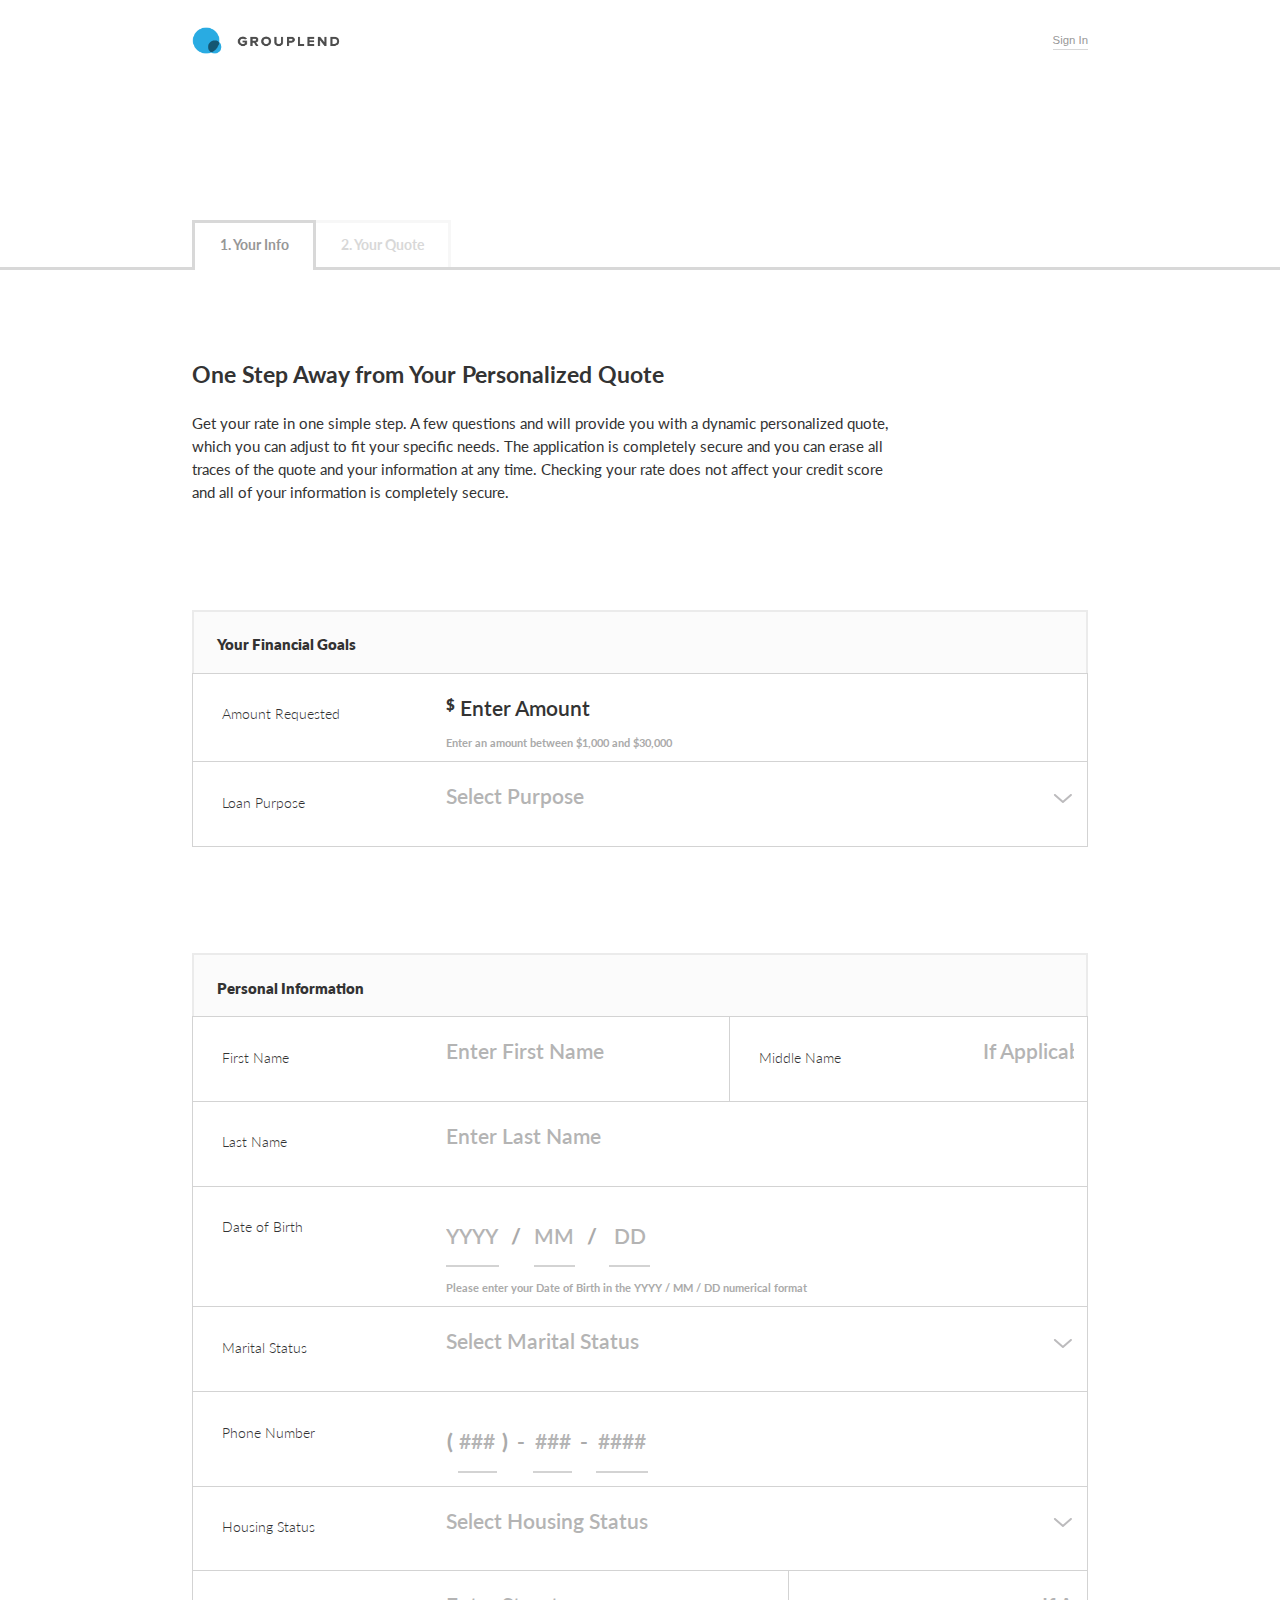
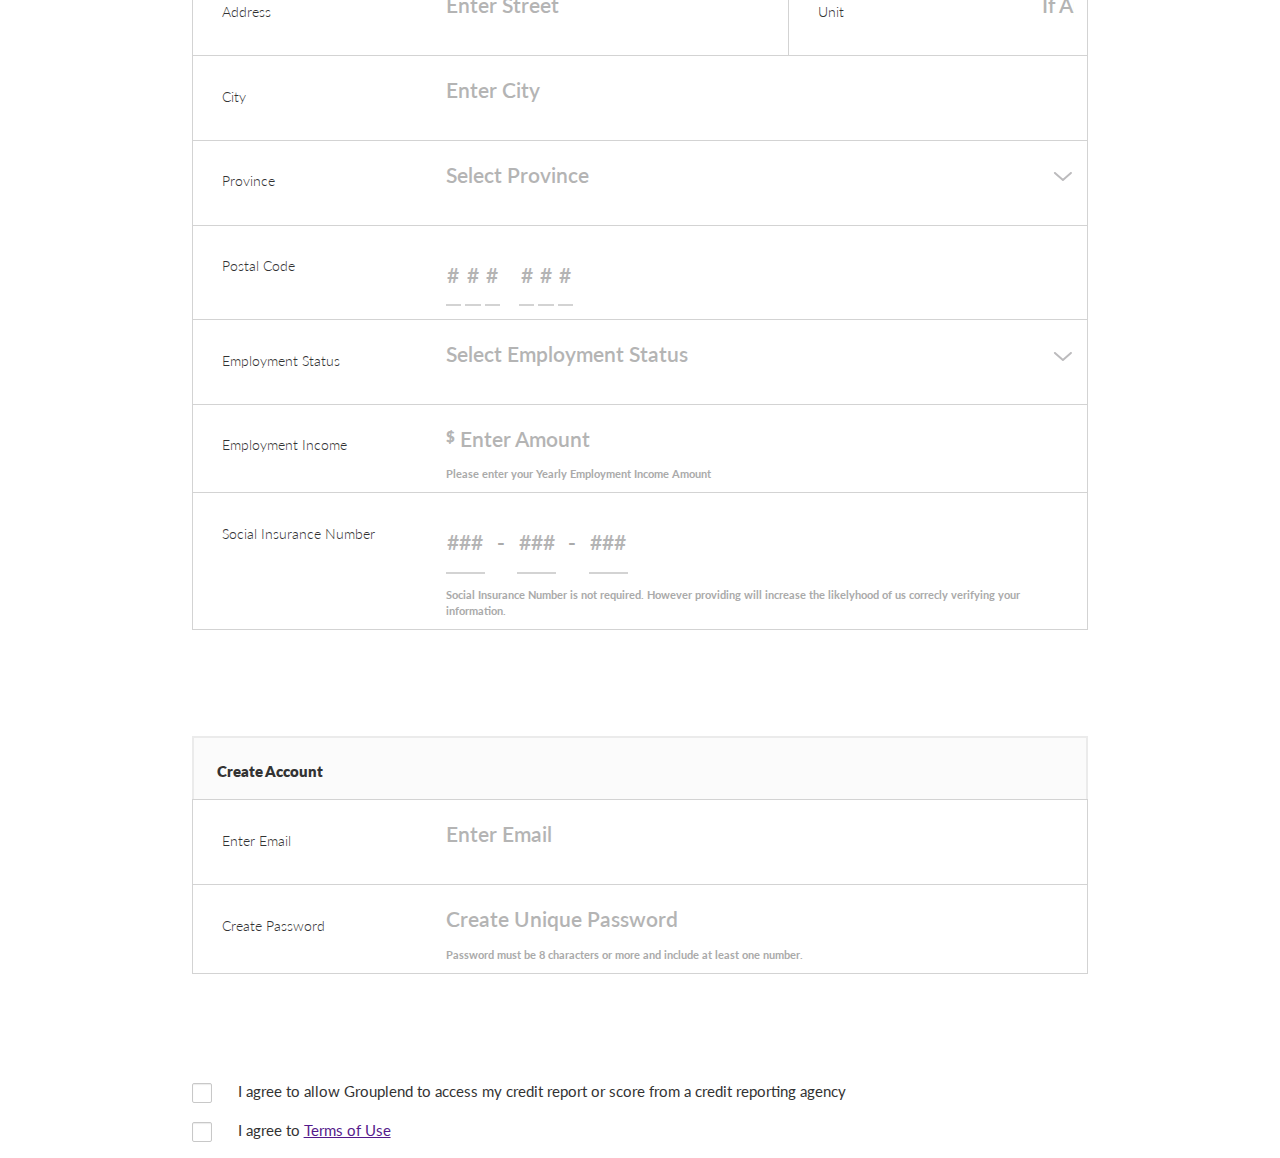
==== commit 24f4a0d2: "Extra fields + dollar fix" ====
--- a/index.html
+++ b/index.html
@@ -61,7 +61,7 @@
                         </div>
                     </header>
 
-                    <div class='formSection loanAmountField' id='loanAmountInputSection'>
+                    <div class='formSection loanAmountField filled' id='loanAmountInputSection'>
 
                         <div class='formSectionInner  clearfix'>
                                 <div class='labelContainer'>
@@ -295,7 +295,7 @@
                                 </div>
 
                                 <div class='helperContainer'>
-                                        <label class='helperLabelContainer' for='loanAmountField'>
+                                        <label class='helperLabelContainer' for='phoneNumberField-areaCode'>
                                                 <div class='helperLabel ie9Placeholder'>
                                                         Enter Phone Number
                                                  </div>
@@ -329,7 +329,7 @@
                                     <textarea class='otherHousing-textarea' name='otherHousing-textarea' id='otherHousing-textarea' placeholder='Please Specify...'></textarea>
                                 </div>
                                 <div class='helperContainer'>
-                                        <label class='helperLabelContainer' for='loanAmountField'>
+                                        <label class='helperLabelContainer' for='housingStatusField'>
                                                 <div class='helperLabel ie9Placeholder'>
                                                      Select Housing Status
                                                  </div>
@@ -342,7 +342,7 @@
 
                         </div>
                     </div>
-                    <div class='doubleFormSection'>
+                    <div class='doubleFormSection '>
                         <div class='formSection addressField ' id='addressInputSection'>
                             <div class='formSectionInner clearfix'>
                                 <div class='labelContainer'>
@@ -353,11 +353,16 @@
                                     <div class='inputFieldContainer'>
                                         <input type='text' id='addressField' placeholder='Enter Street'/>
                                     </div>
-                                    <div class='label ie9Placeholder'>
-                                         Enter Street
-                                     </div>
-                                    <div class='label errorInfo'>
-                                        Address is required
+
+                                    <div class='helperContainer'>
+                                            <label class='helperLabelContainer' for='addressField'>
+                                                    <div class='helperLabel ie9Placeholder'>
+                                                         Enter Address
+                                                     </div>
+                                                    <div class='helperLabel errorInfo'>
+                                                        Address is required
+                                                    </div>
+                                            </label>
                                     </div>
                                 </div>
                             </div>
@@ -373,9 +378,13 @@
                                     <div class='inputFieldContainer'>
                                         <input type='text' id='addressUnitField' placeholder='If Applicable'/>
                                     </div>
-                                    <div class='label ie9Placeholder'>
-                                         Enter Unit if Applicable
-                                     </div>
+                                    <div class='helperContainer'>
+                                            <label class='helperLabelContainer' for='addressUnitField'>
+                                                <div class='helperLabel ie9Placeholder'>
+                                                    Enter Unit if Applicable
+                                                 </div>
+                                            </label>
+                                    </div>
                                 </div>
                             </div>
                         </div>
@@ -390,11 +399,17 @@
                                 <div class='inputFieldContainer'>
                                     <input type='text' id='cityField' placeholder='Enter City'/>
                                 </div>
-                                <div class='label ie9Placeholder'>
-                                     Enter City
-                                 </div>
-                                <div class='label errorInfo'>
-                                    City is required
+
+                                <div class='helperContainer'>
+                                        <label class='helperLabelContainer' for='cityField'>
+                                                <div class='helperLabel ie9Placeholder'>
+                                                     Enter City
+                                                 </div>
+
+                                                <div class='helperLabel errorInfo'>
+                                                    City is required
+                                                </div>
+                                        </label>
                                 </div>
                             </div>
                         </div>
@@ -415,8 +430,15 @@
                                         <option value='3'>Ontario</option>
                                     </select>
                                 </div>
-                                <div class='label errorInfo'>
-                                    Province is required
+                                <div class='helperContainer'>
+                                        <label class='helperLabelContainer' for='provinceField'>
+                                                <div class='helperLabel ie9Placeholder'>
+                                                     Select Province
+                                                 </div>
+                                                <div class='helperLabel errorInfo'>
+                                                    Province is required
+                                                </div>
+                                        </label>
                                 </div>
                             </div>
 
@@ -444,11 +466,16 @@
                                     
                                     <input type='tel' id='postalCodeField-6' maxlength="1" placeholder='#'/>
                                 </div>
-                                <div class='label ie9Placeholder'>
-                                     Enter Postal Code
-                                 </div>
-                                <div class='label errorInfo'>
-                                    City is required
+
+                                <div class='helperContainer'>
+                                        <label class='helperLabelContainer' for='postalCodeField-1'>
+                                                <div class='helperLabel ie9Placeholder'>
+                                                     Enter Postal Code
+                                                 </div>
+                                                <div class='helperLabel errorInfo'>
+                                                    Postal Code is required
+                                                </div>
+                                        </label>
                                 </div>
                             </div>
                         </div>
@@ -472,8 +499,13 @@
                                 <div class='inputFieldContainer helper-input text-area-input'>
                                     <textarea class='employmentStatus-textarea' name='employmentStatus-textarea' id='employmentStatus-textarea' placeholder='Please Specify...'></textarea>
                                 </div>
-                                <div class='label errorInfo'>
-                                    Employment Status is required
+
+                                <div class='helperContainer'>
+                                        <label class='helperLabelContainer' for='employmentStatusField'>
+                                                <div class='helperLabel errorInfo'>
+                                                    Employment Status is required
+                                                </div>
+                                        </label>
                                 </div>
                             </div>
 
@@ -492,22 +524,25 @@
                                 <div class='inputFieldContainer dollar'>
                                     <input type='tel' id='employmentIncomeField' placeholder='Enter Amount'/>
                                 </div>
-                                <div class='label ie9Placeholder'>
-                                     Enter Your Yearly Income
-                                 </div>
-
-                                <div class='label helpInfo'>
-                                    Please enter your Yearly Income Amount
-                                </div>
-
-                                <div class='label errorInfo'>
-                                    Employment Income Amount is required to proceed
-                                </div>
-
-                            </div>
-
-                        </div>
-                    </div>
+
+                                <div class='helperContainer'>
+                                        <label class='helperLabelContainer' for='employmentIncomeField'>
+                                                <div class='helperLabel ie9Placeholder'>
+                                                     Enter Your Yearly Income
+                                                 </div>
+                                                <div class='helperLabel helpInfo'>
+                                                    Please enter your Yearly Employment Income Amount
+                                                </div>
+                                                <div class='helperLabel errorInfo'>
+                                                    Employment Income Amount is required to proceed
+                                                </div>
+                                        </label>
+                                </div>
+                            </div>
+
+                        </div>
+                    </div>
+
                     <div class='formSection socialInsuranceField multiInput' id='socialInsuranceInputSection'>
                         <div class='formSectionInner clearfix'>
 
@@ -523,16 +558,19 @@
                                     <span class='MultiInputSeparator'>-</span>
                                     <input type='tel' id='socialInsuranceField-lastThree' maxlength="3" placeholder='###'/>
                                 </div>
-                                <div class='label ie9Placeholder'>
-                                     Enter Social Insurance Number
-                                </div>
-
-                                 <div class='label helpInfo'>
-                                    Social Insurance Number is not required. However providing will increase the likelyhood of us correcly verifying your information.
-                                </div>
-
-                                <div class='label errorInfo'>
-                                    Please provide Social Insurance Number
+
+                                <div class='helperContainer'>
+                                        <label class='helperLabelContainer' for='socialInsuranceField-firstThree'>
+                                                <div class='helperLabel ie9Placeholder'>
+                                                     Enter Social Insurance Number
+                                                 </div>
+                                                <div class='helperLabel helpInfo'>
+                                                     Social Insurance Number is not required. However providing will increase the likelyhood of us correcly verifying your information.
+                                                </div>
+                                                <div class='helperLabel errorInfo'>
+                                                    Please provide Social Insurance Number
+                                                </div>
+                                        </label>
                                 </div>
                             </div>
                         </div>
@@ -558,12 +596,19 @@
                                 <div class='inputFieldContainer'>
                                     <input type='email' id='emailField' placeholder='Enter Email'/>
                                 </div>
-                                <div class='label ie9Placeholder'>
-                                     Enter Your Email
-                                 </div>
-                                <div class='label errorInfo'>
-                                    Email is required
-                                </div>
+
+                                <div class='helperContainer'>
+                                        <label class='helperLabelContainer' for='emailField'>
+                                                <div class='helperLabel ie9Placeholder'>
+                                                     Enter Your Email
+                                                 </div>
+
+                                                <div class='helperLabel errorInfo'>
+                                                    Email is required
+                                                </div>
+                                        </label>
+                                </div>
+
                             </div>
                         </div>
                     </div>
@@ -577,15 +622,23 @@
                                 <div class='inputFieldContainer'>
                                     <input type='password' id='passwordField' placeholder='Create Unique Password'/>
                                 </div>
-                                <div class='label ie9Placeholder'>
-                                     Create Unique Password
-                                 </div>
-                                 <div class='label helpInfo'>
-                                    Password must be 8 characters or more and include at least one number.
-                                </div>
-                                <div class='label errorInfo'>
-                                    Password is required
-                                </div>
+
+
+                                <div class='helperContainer'>
+                                        <label class='helperLabelContainer' for='loanAmountField'>
+                                                <div class='helperLabel ie9Placeholder'>
+                                                    Create Unique Password
+                                                 </div>
+                                                <div class='helperLabel helpInfo'>
+                                                    Password must be 8 characters or more and include at least one number.
+                                                </div>
+                                                <div class='helperLabel errorInfo'>
+                                                    Password is required
+                                                </div>
+                                        </label>
+                                </div>
+
+
                             </div>
                         </div>
                     </div>
--- a/css/style.css
+++ b/css/style.css
@@ -760,8 +760,12 @@
   color: #aaaaaa;
 }
 
+.inputFieldContainer {
+  position: relative;
+}
+
 .dollar input {
-  padding-left: .75em;
+  padding-left: 1.3em;
 }
 
 .dollar::before {
@@ -769,8 +773,15 @@
   content: '$';
   width: 13px;
   font-weight: 800;
+  padding-left: .8rem;
   position: absolute;
   color: #b4b4b4;
+  position: absolute;
+  top: 50%;
+  bottom: auto;
+  -webkit-transform: translateY(-50%);
+  -ms-transform: translateY(-50%);
+  transform: translateY(-50%);
 }
 
 .multiInput input, .multiInput span {
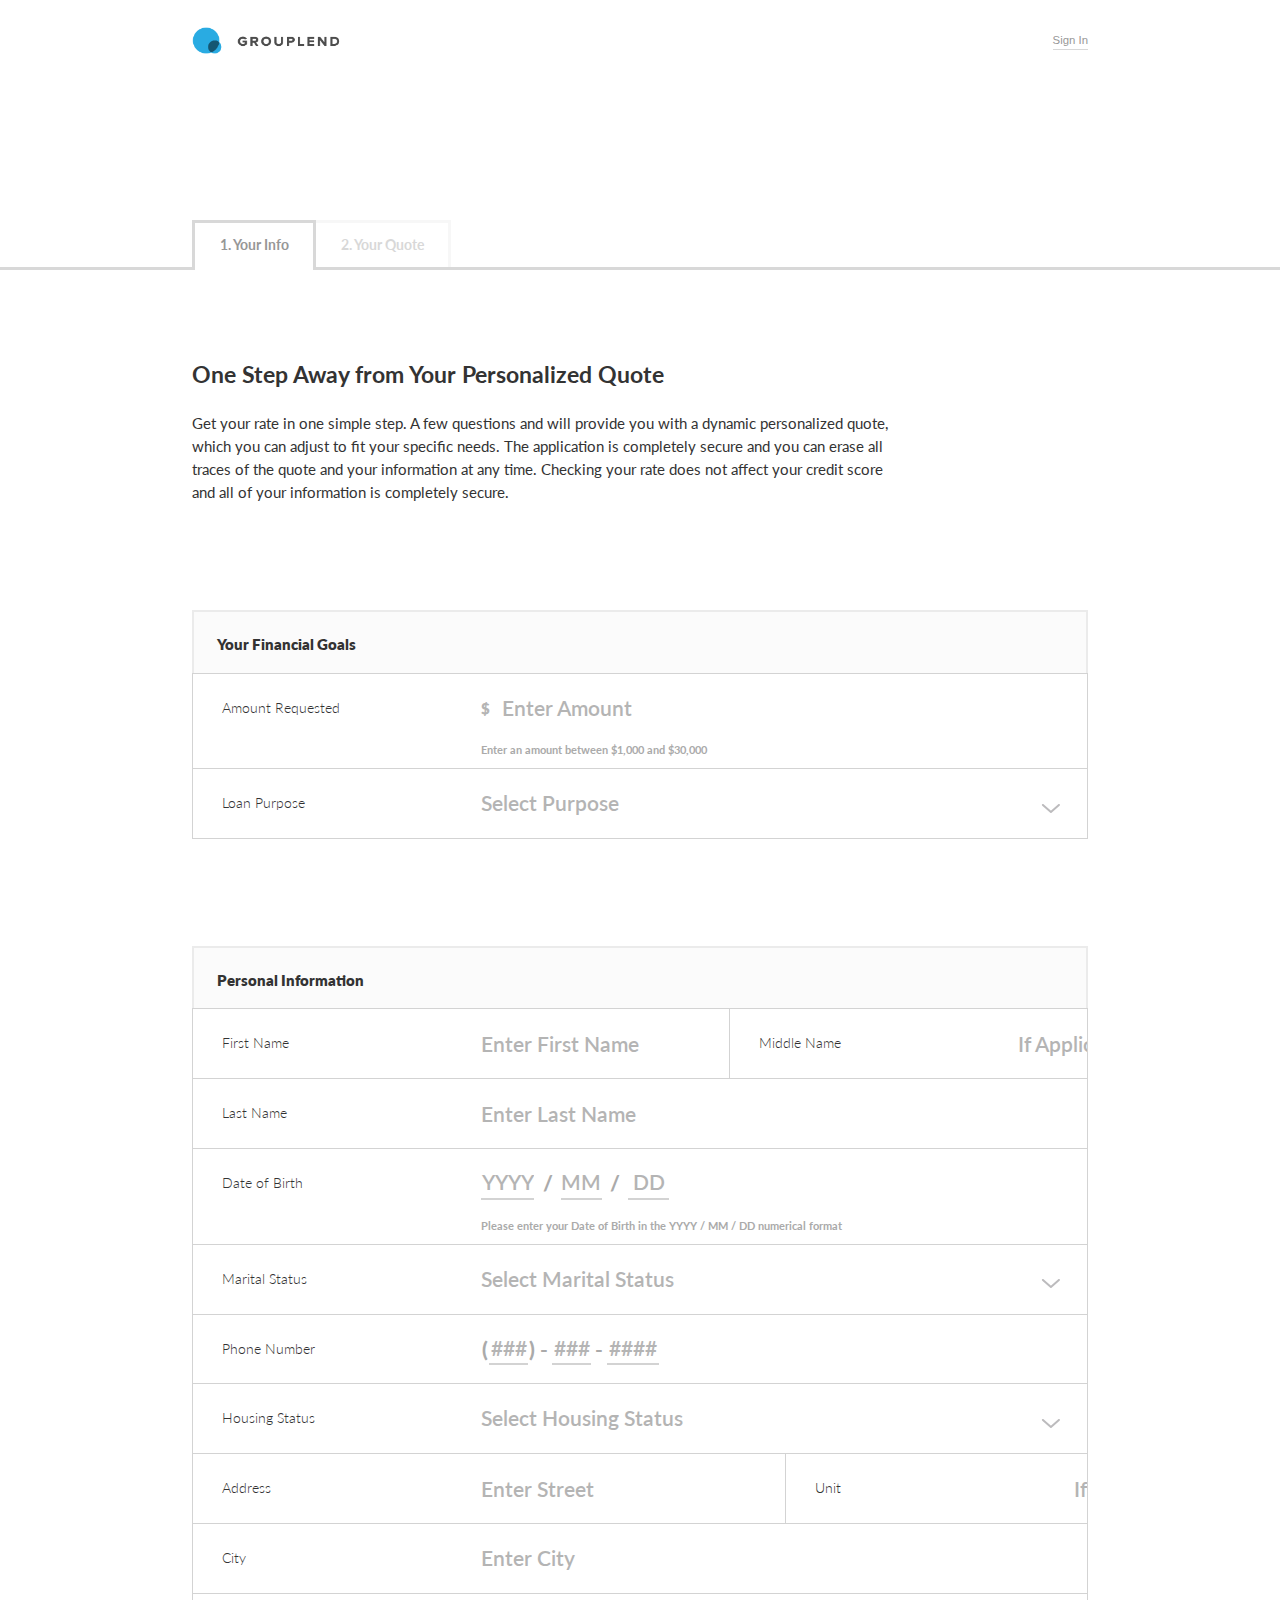
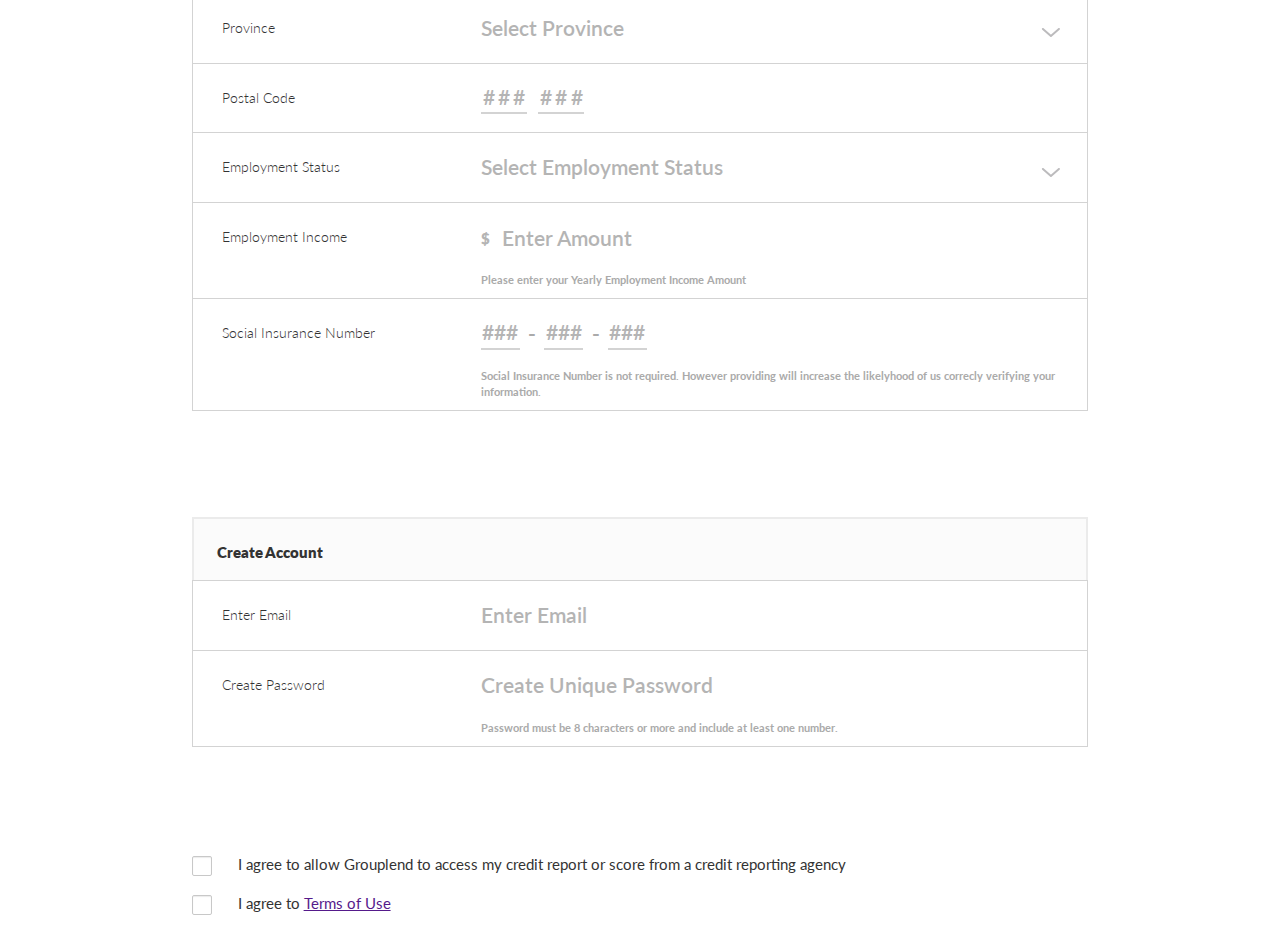
==== commit 85c47ad9: "Flexbox for multi input" ====
--- a/index.html
+++ b/index.html
@@ -61,7 +61,7 @@
                         </div>
                     </header>
 
-                    <div class='formSection loanAmountField filled' id='loanAmountInputSection'>
+                    <div class='formSection loanAmountField' id='loanAmountInputSection'>
 
                         <div class='formSectionInner  clearfix'>
                                 <div class='labelContainer'>
@@ -72,19 +72,20 @@
                                     <div class='inputFieldContainer dollar'>
                                         <input type='tel' id='loanAmountField' placeholder='Enter Amount'/>
                                     </div>
-                                    <div class='helperContainer'>
-                                        <label class='helperLabelContainer' for='loanAmountField'>
-                                                <div class='helperLabel ie9Placeholder'>
-                                                     Enter Amount
-                                                 </div>
-                                                <div class='helperLabel helpInfo'>
-                                                    Enter an amount between $1,000 and $30,000
-                                                </div>
-                                                <div class='helperLabel errorInfo'>
-                                                    Loan Amount is required to proceed
-                                                </div>
-                                        </label>
-                                    </div>
+                                </div>
+
+                                <div class='helperContainer'>
+                                    <label class='helperLabelContainer' for='loanAmountField'>
+                                            <div class='helperLabel ie9Placeholder'>
+                                                 Enter Amount
+                                             </div>
+                                            <div class='helperLabel helpInfo'>
+                                                Enter an amount between $1,000 and $30,000
+                                            </div>
+                                            <div class='helperLabel errorInfo'>
+                                                Loan Amount is required to proceed
+                                            </div>
+                                    </label>
                                 </div>
 
                         </div>
@@ -105,6 +106,8 @@
                                         <option value='3'>Vacation</option>
                                     </select>
                                 </div>
+
+                            </div>
                                 <div class='helperContainer'>
                                     <label class='helperLabelContainer' for='loanPurposeField'>
                                             <div class='helperLabel ie9Placeholder'>
@@ -115,10 +118,6 @@
                                             </div>
                                     </label>
                                 </div>
-                            </div>
-
-
-
                         </div>
                     </div>
                 </div>
@@ -142,7 +141,7 @@
                                     <div class='inputFieldContainer'>
                                         <input type='text' id='firstNameField' placeholder='Enter First Name'/>
                                     </div>
-
+                                </div>
                                     <div class='helperContainer'>
                                         <label class='helperLabelContainer' for='firstNameField'>
                                                 <div class='helperLabel ie9Placeholder'>
@@ -153,7 +152,6 @@
                                                 </div>
                                         </label>
                                     </div>
-                                </div>
                             </div>
                         </div>
                         <div class='formSection middleNameField ' id='middleNameInputSection'>
@@ -167,7 +165,7 @@
                                     <div class='inputFieldContainer'>
                                         <input type='text' id='middleNameField' placeholder='If Applicable'/>
                                     </div>
-
+                                </div>
                                     <div class='helperContainer'>
                                         <label class='helperLabelContainer' for='middleNameField'>
                                                 <div class='helperLabel ie9Placeholder'>
@@ -175,8 +173,6 @@
                                                  </div>
                                         </label>
                                     </div>
-
-                                </div>
                             </div>
                         </div>
                     </div>
@@ -192,6 +188,7 @@
                                 <div class='inputFieldContainer'>
                                     <input type='text' id='lastNameField' placeholder='Enter Last Name'/>
                                 </div>
+                            </div>
 
                                 <div class='helperContainer'>
                                     <label class='helperLabelContainer' for='lastNameField'>
@@ -203,7 +200,6 @@
                                             </div>
                                     </label>
                                 </div>
-                            </div>
                         </div>
                     </div>
 
@@ -222,7 +218,7 @@
                                     <span class='MultiInputSeparator'>/</span>
                                     <input type='tel' id='dateOfBirthField-date' maxlength="2"  placeholder='DD'/>
                                 </div>
-
+                            </div>
                                 <div class='helperContainer'>
                                     <label class='helperLabelContainer' for='dateOfBirthField-year'>
                                             <div class='helperLabel ie9Placeholder'>
@@ -237,7 +233,6 @@
                                             </div>
                                     </label>
                                 </div>
-                            </div>
                         </div>
                     </div>
 
@@ -262,6 +257,7 @@
                                 <div class='inputFieldContainer helper-input text-area-input'>
                                     <textarea class='otherMartial-textarea' name='otherMartial-textarea' id='otherMartial-textarea' placeholder='Please Specify...'></textarea>
                                 </div>
+                            </div>
                                 <div class='helperContainer'>
                                         <label class='helperLabelContainer' for='maritalStatusField'>
                                                 <div class='helperLabel ie9Placeholder'>
@@ -272,7 +268,6 @@
                                                 </div>
                                         </label>
                                 </div>
-                            </div>
 
                         </div>
                     </div>
@@ -293,19 +288,17 @@
                                     <span class='MultiInputSeparator'>-</span>
                                     <input type='tel' id='phoneNumberField-lastFour' maxlength="4" placeholder='####'/>
                                 </div>
-
-                                <div class='helperContainer'>
-                                        <label class='helperLabelContainer' for='phoneNumberField-areaCode'>
-                                                <div class='helperLabel ie9Placeholder'>
-                                                        Enter Phone Number
-                                                 </div>
-
-                                                <div class='helperLabel errorInfo'>
-                                                        Phone Number is required
-                                                </div>
-                                        </label>
-                                </div>
-
+                            </div>
+                            <div class='helperContainer'>
+                                    <label class='helperLabelContainer' for='phoneNumberField-areaCode'>
+                                            <div class='helperLabel ie9Placeholder'>
+                                                    Enter Phone Number
+                                             </div>
+
+                                            <div class='helperLabel errorInfo'>
+                                                    Phone Number is required
+                                            </div>
+                                    </label>
                             </div>
                         </div>
                     </div>
@@ -328,6 +321,7 @@
                                 <div class='inputFieldContainer helper-input text-area-input'>
                                     <textarea class='otherHousing-textarea' name='otherHousing-textarea' id='otherHousing-textarea' placeholder='Please Specify...'></textarea>
                                 </div>
+                            </div>
                                 <div class='helperContainer'>
                                         <label class='helperLabelContainer' for='housingStatusField'>
                                                 <div class='helperLabel ie9Placeholder'>
@@ -338,7 +332,6 @@
                                                 </div>
                                         </label>
                                 </div>
-                            </div>
 
                         </div>
                     </div>
@@ -353,7 +346,7 @@
                                     <div class='inputFieldContainer'>
                                         <input type='text' id='addressField' placeholder='Enter Street'/>
                                     </div>
-
+                                </div>
                                     <div class='helperContainer'>
                                             <label class='helperLabelContainer' for='addressField'>
                                                     <div class='helperLabel ie9Placeholder'>
@@ -364,7 +357,6 @@
                                                     </div>
                                             </label>
                                     </div>
-                                </div>
                             </div>
                         </div>
                         <div class='formSection addressUnitField ' id='addressUnitInputSection'>
@@ -378,6 +370,7 @@
                                     <div class='inputFieldContainer'>
                                         <input type='text' id='addressUnitField' placeholder='If Applicable'/>
                                     </div>
+                                </div>
                                     <div class='helperContainer'>
                                             <label class='helperLabelContainer' for='addressUnitField'>
                                                 <div class='helperLabel ie9Placeholder'>
@@ -385,7 +378,6 @@
                                                  </div>
                                             </label>
                                     </div>
-                                </div>
                             </div>
                         </div>
                     </div>
@@ -399,7 +391,7 @@
                                 <div class='inputFieldContainer'>
                                     <input type='text' id='cityField' placeholder='Enter City'/>
                                 </div>
-
+                            </div>
                                 <div class='helperContainer'>
                                         <label class='helperLabelContainer' for='cityField'>
                                                 <div class='helperLabel ie9Placeholder'>
@@ -411,7 +403,6 @@
                                                 </div>
                                         </label>
                                 </div>
-                            </div>
                         </div>
                     </div>
                     <div class='formSection provinceField' id='provinceInputSection'>
@@ -430,6 +421,7 @@
                                         <option value='3'>Ontario</option>
                                     </select>
                                 </div>
+                            </div>
                                 <div class='helperContainer'>
                                         <label class='helperLabelContainer' for='provinceField'>
                                                 <div class='helperLabel ie9Placeholder'>
@@ -440,8 +432,6 @@
                                                 </div>
                                         </label>
                                 </div>
-                            </div>
-
                         </div>
                     </div>
                     <div class='formSection postalCodeField multiInput' id='postalCodeInputSection'>
@@ -466,7 +456,7 @@
                                     
                                     <input type='tel' id='postalCodeField-6' maxlength="1" placeholder='#'/>
                                 </div>
-
+                            </div>
                                 <div class='helperContainer'>
                                         <label class='helperLabelContainer' for='postalCodeField-1'>
                                                 <div class='helperLabel ie9Placeholder'>
@@ -477,7 +467,6 @@
                                                 </div>
                                         </label>
                                 </div>
-                            </div>
                         </div>
                     </div>
                     <div class='formSection employmentStatusField' id='employmentInputSection'>
@@ -499,7 +488,7 @@
                                 <div class='inputFieldContainer helper-input text-area-input'>
                                     <textarea class='employmentStatus-textarea' name='employmentStatus-textarea' id='employmentStatus-textarea' placeholder='Please Specify...'></textarea>
                                 </div>
-
+                            </div>
                                 <div class='helperContainer'>
                                         <label class='helperLabelContainer' for='employmentStatusField'>
                                                 <div class='helperLabel errorInfo'>
@@ -507,8 +496,6 @@
                                                 </div>
                                         </label>
                                 </div>
-                            </div>
-
                         </div>
                     </div>
                     <div class='formSection employmentIncomeField' id='employmentInputSection'>
@@ -524,7 +511,7 @@
                                 <div class='inputFieldContainer dollar'>
                                     <input type='tel' id='employmentIncomeField' placeholder='Enter Amount'/>
                                 </div>
-
+                            </div>
                                 <div class='helperContainer'>
                                         <label class='helperLabelContainer' for='employmentIncomeField'>
                                                 <div class='helperLabel ie9Placeholder'>
@@ -538,8 +525,6 @@
                                                 </div>
                                         </label>
                                 </div>
-                            </div>
-
                         </div>
                     </div>
 
@@ -558,7 +543,7 @@
                                     <span class='MultiInputSeparator'>-</span>
                                     <input type='tel' id='socialInsuranceField-lastThree' maxlength="3" placeholder='###'/>
                                 </div>
-
+                            </div>
                                 <div class='helperContainer'>
                                         <label class='helperLabelContainer' for='socialInsuranceField-firstThree'>
                                                 <div class='helperLabel ie9Placeholder'>
@@ -572,7 +557,6 @@
                                                 </div>
                                         </label>
                                 </div>
-                            </div>
                         </div>
                     </div>
 
@@ -597,6 +581,7 @@
                                     <input type='email' id='emailField' placeholder='Enter Email'/>
                                 </div>
 
+                            </div>
                                 <div class='helperContainer'>
                                         <label class='helperLabelContainer' for='emailField'>
                                                 <div class='helperLabel ie9Placeholder'>
@@ -608,8 +593,6 @@
                                                 </div>
                                         </label>
                                 </div>
-
-                            </div>
                         </div>
                     </div>
                     <div class='formSection passwordField' id='passwordInputSection'>
@@ -623,9 +606,10 @@
                                     <input type='password' id='passwordField' placeholder='Create Unique Password'/>
                                 </div>
 
-
-                                <div class='helperContainer'>
-                                        <label class='helperLabelContainer' for='loanAmountField'>
+                            </div>
+
+                                <div class='helperContainer'>
+                                        <label class='helperLabelContainer' for='passwordField'>
                                                 <div class='helperLabel ie9Placeholder'>
                                                     Create Unique Password
                                                  </div>
@@ -638,8 +622,6 @@
                                         </label>
                                 </div>
 
-
-                            </div>
                         </div>
                     </div>
 
--- a/css/style.css
+++ b/css/style.css
@@ -742,7 +742,7 @@
   padding-bottom: .95em;
 }
 
-.formSection input, .formSection select, .multiInput .inputFieldContainer {
+.inputContainer input, .inputContainer select, .multiInput .inputFieldContainer {
   padding: 1.2rem .8rem .8rem .8rem;
 }
 
@@ -750,7 +750,7 @@
   padding: 0;
 }
 
-.formSection input, .formSection select, .MultiInputSeparator, .phoneBracket {
+.inputContainer input, .inputContainer select, .MultiInputSeparator, .phoneBracket {
   font-size: 1.5em;
   font-weight: 600;
   color: #b4b4b4;
@@ -764,7 +764,7 @@
   position: relative;
 }
 
-.dollar input {
+.inputFieldContainer.dollar input {
   padding-left: 1.3em;
 }
 
@@ -1121,17 +1121,58 @@
   }
 
   .labelContainer label {
-    line-height: 4.25em;
+    line-height: 4.3rem;
+    padding: 0;
     padding-left: 2em;
     font-size: .95em;
   }
 
-  .formSection input {
-    height: 3em;
-  }
-
-  .formSection input, .formSection select, .MultiInputSeparator, .phoneBracket {
+  /* Dollar Spacing */
+  .inputFieldContainer.dollar input {
+    padding-left: 1em;
+  }
+
+  /* Equal Input Heigh */
+  .inputContainer input, .multiInput .inputFieldContainer, .inputContainer select {
+    padding: 0;
+    height: 4.3rem;
+  }
+
+  /* Multi-Input Input  */
+  .multiInput .inputFieldContainer {
+    display: -webkit-box;
+    display: -webkit-flex;
+    display: -ms-flexbox;
+    display: flex;
+    -webkit-box-align: center;
+    -webkit-align-items: center;
+        -ms-flex-align: center;
+            align-items: center;
+  }
+
+  .multiInput .inputFieldContainer input {
+    height: auto;
+  }
+
+  .inputContainer input, .inputContainer select, .MultiInputSeparator, .phoneBracket {
     font-size: 1.35em;
+  }
+
+  .dollar::before {
+    padding-left: 0;
+  }
+
+  .helperContainer label {
+    padding-left: 12rem;
+  }
+
+  .select-input::after {
+    right: 1.75em;
+  }
+}
+@media only screen and (min-width: 1200px) {
+  .helperContainer label {
+    padding-left: 18rem;
   }
 }
 @media only screen and (min-width: 1700px) {
@@ -1230,10 +1271,10 @@
   }
 
   .labelContainer {
-    -webkit-box-flex: 15rem 0;
-    -webkit-flex: 15rem 0;
-    -ms-flex: 15rem 0;
-    flex: 15rem 0;
+    -webkit-box-flex: 18rem 0;
+    -webkit-flex: 18rem 0;
+    -ms-flex: 18rem 0;
+    flex: 18rem 0;
   }
 }
 .systemHeader {
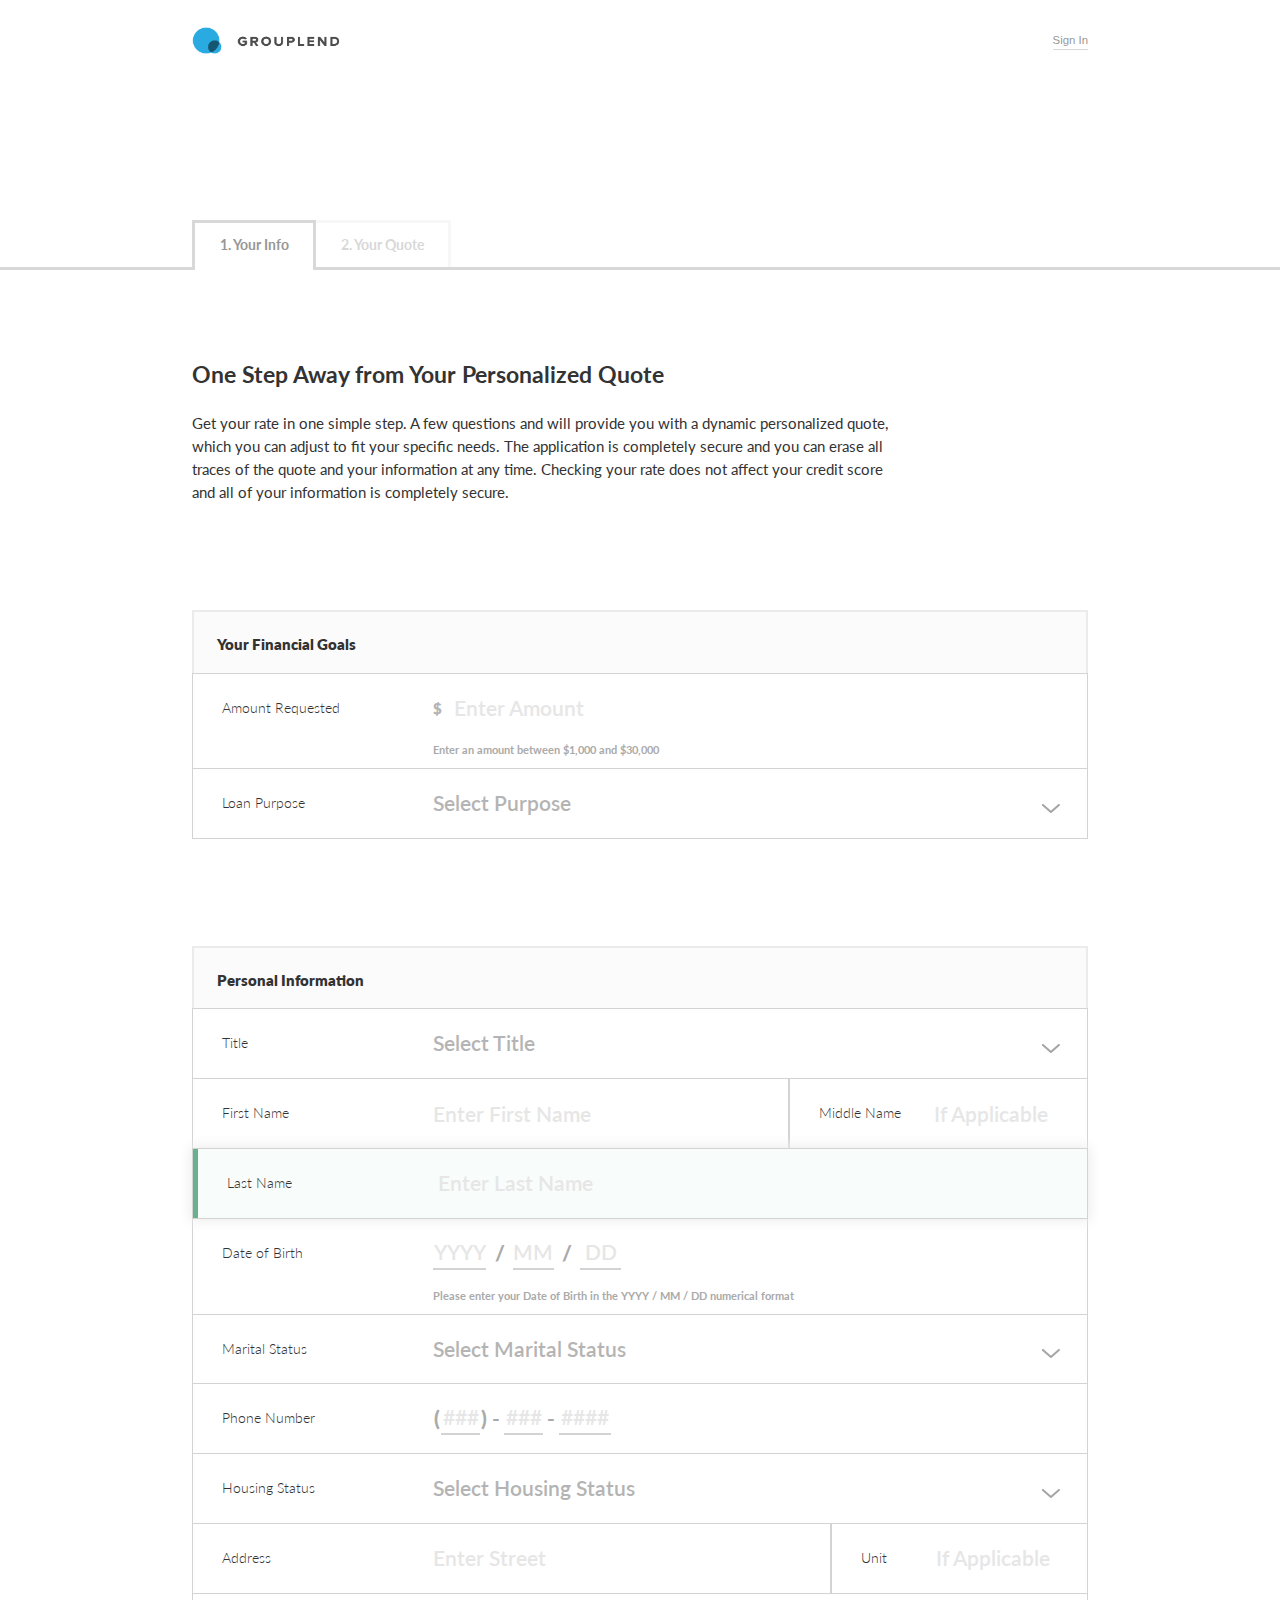
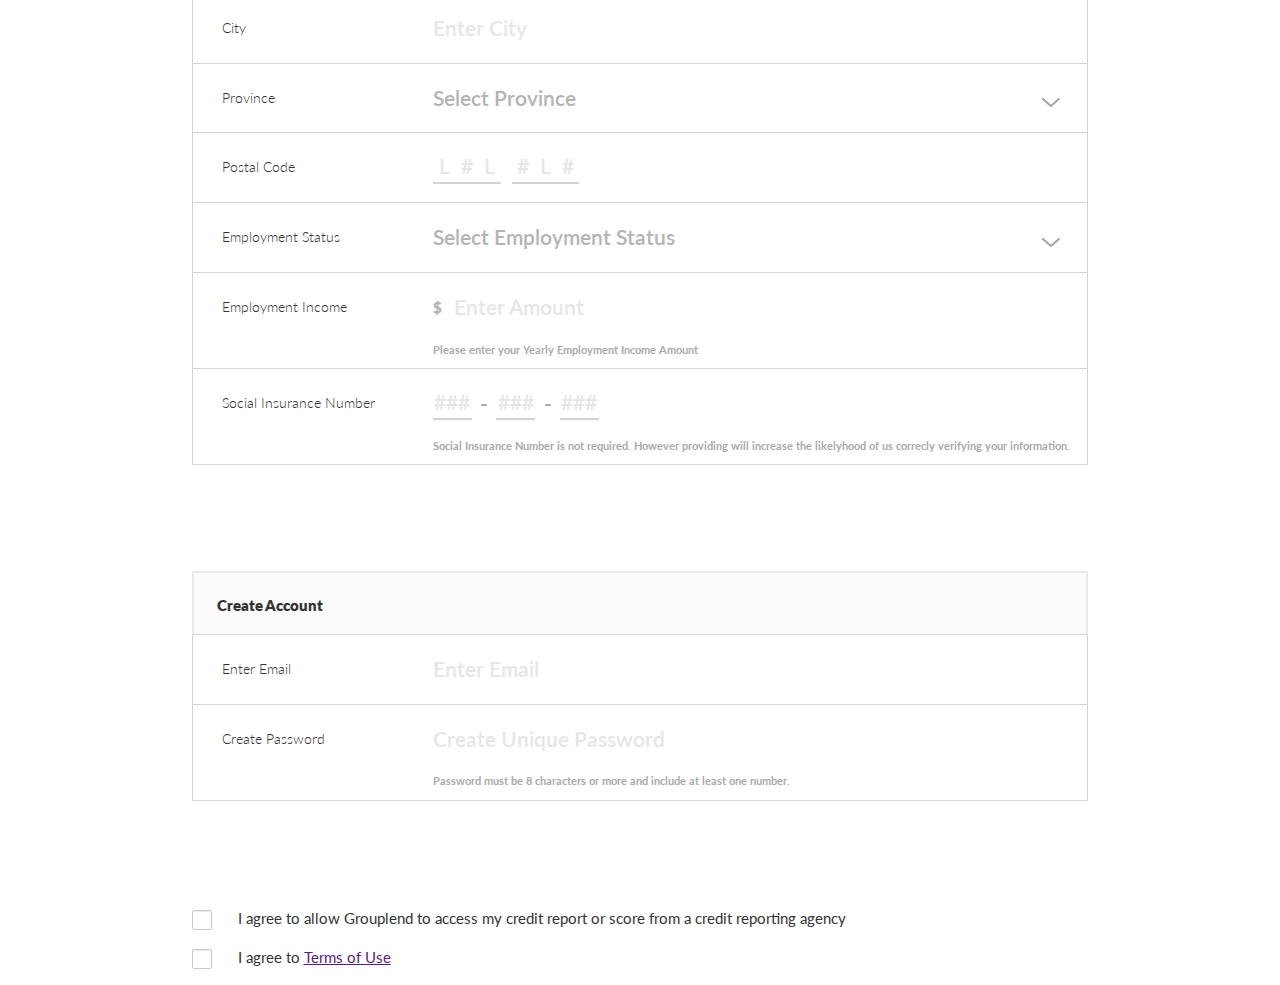
==== commit 311280c4: "Bunch of updates" ====
--- a/index.html
+++ b/index.html
@@ -130,6 +130,34 @@
                             </div>
                         </div>
                     </header>
+                        <div class='formSection titleField' id='titleField'>
+                            <div class='formSectionInner clearfix'>
+                                <div class='labelContainer'>
+                                    <label for='titleField'>Title</label>
+                                </div>
+
+                                <div class='inputContainer '>
+                                    <div class='inputFieldContainer select-input'>
+                                        <select class='select' id='titleField'>
+                                            <option value='0' disabled selected style='display: none'>Select Title</option>
+                                            <option value='1'>Mr.</option>
+                                            <option value='2'>Ms.</option>
+                                            <option value='3'>Mrs.</option>
+                                        </select>
+                                    </div>
+                                </div>
+                                <div class='helperContainer'>
+                                    <label class='helperLabelContainer' for='titleField'>
+                                            <div class='helperLabel ie9Placeholder'>
+                                                 Select Title
+                                             </div>
+                                            <div class='helperLabel errorInfo'>
+                                                Title is required
+                                            </div>
+                                    </label>
+                                </div>
+                            </div>
+                        </div>
                     <div class='doubleFormSection'>
                         <div class='formSection firstNameField' id='firstNameInputSection'>
                             <div class='formSectionInner clearfix'>
@@ -177,7 +205,7 @@
                         </div>
                     </div>
 
-                    <div class='formSection lastNameField' id='lastNameInputSection'>
+                    <div class='formSection lastNameField focus' id='lastNameInputSection'>
                         <div class='formSectionInner clearfix'>
 
                             <div class='labelContainer'>
@@ -442,17 +470,17 @@
 
                             <div class='inputContainer '>
                                 <div class='inputFieldContainer'>
-                                    <input type='text' id='postalCodeField-1' maxlength="1" placeholder='#'/>
+                                    <input type='text' id='postalCodeField-1' maxlength="1" placeholder='L'/>
 
                                     <input type='tel' id='postalCodeField-2' maxlength="1" placeholder='#'/>
                                     
-                                    <input type='text' id='postalCodeField-3' maxlength="1" placeholder='#'/>
+                                    <input type='text' id='postalCodeField-3' maxlength="1" placeholder='L'/>
                                     
                                     <span class='postalCodeSpacer'>  </span>
                                     
                                     <input type='tel' id='postalCodeField-4' maxlength="1" placeholder='#'/>
                                     
-                                    <input type='text' id='postalCodeField-5' maxlength="1" placeholder='#'/>
+                                    <input type='text' id='postalCodeField-5' maxlength="1" placeholder='L'/>
                                     
                                     <input type='tel' id='postalCodeField-6' maxlength="1" placeholder='#'/>
                                 </div>
--- a/css/style.css
+++ b/css/style.css
@@ -662,6 +662,7 @@
   -o-appearance: none;
   appearance: none;
   background: transparent;
+  color: #333;
 }
 
 input:active, input:focus, select:focus, textarea:focus {
@@ -669,15 +670,15 @@
 }
 
 input::-webkit-input-placeholder {
-  color: #b4b4b4;
+  color: #e6e6e6;
 }
 
 input::-moz-placeholder {
-  color: #b4b4b4;
+  color: #e6e6e6;
 }
 
 input:-ms-input-placeholder {
-  color: #b4b4b4;
+  color: #e6e6e6;
 }
 
 .formSectionHeader {
@@ -753,6 +754,9 @@
 .inputContainer input, .inputContainer select, .MultiInputSeparator, .phoneBracket {
   font-size: 1.5em;
   font-weight: 600;
+}
+
+.inputContainer select, .MultiInputSeparator, .phoneBracket {
   color: #b4b4b4;
 }
 
@@ -833,7 +837,7 @@
 }
 
 .postalCodeField input {
-  width: .75em;
+  width: 1.1em;
 }
 
 .select-input {
@@ -850,9 +854,12 @@
   display: block;
   width: 19px;
   height: 9px;
-  background: url("../img/select-arrow.svg") no-repeat center center;
+  background: url("../img/select-arrow-black.svg") no-repeat center center;
   pointer-events: none;
   background-size: cover;
+  -webkit-transition: opacity 0.3s;
+  transition: opacity 0.3s;
+  opacity: .5;
 }
 
 .select-input select {
@@ -861,6 +868,8 @@
   font-weight: 600;
   display: block;
   position: relative;
+  -webkit-transition: color 0.3s;
+  transition: color 0.3s;
 }
 
 select::-ms-expand {
@@ -1006,12 +1015,38 @@
   z-index: 20;
 }
 
-.focus .formSection {
-  border: 1px solid #68b18f;
+.focus.formSection {
+  background: #f8fcfa;
 }
 
 .focus .formSectionInner {
   border-left: 5px solid #68b18f;
+}
+
+select, .dollar::before, .MultiInputSeparator, .phoneBracket {
+  -webkit-transition: color 0.3s;
+  transition: color 0.3s;
+}
+
+.focus select, .focus .dollar::before, .focus .MultiInputSeparator, .focus .phoneBracket {
+  color: #444 !important;
+}
+
+.focus input::-webkit-input-placeholder {
+  color: #e6e6e6;
+}
+
+.focus input::-moz-placeholder {
+  color: #e6e6e6;
+}
+
+.focus input:-ms-input-placeholder {
+  color: #e6e6e6;
+}
+
+.other.focus .text-area-input textarea {
+  background: white;
+  border: 1px solid #ededed;
 }
 
 .errorInfo {
@@ -1047,7 +1082,11 @@
 }
 
 .filled input, .filled select, .filled .dollar::before, .filled textarea {
-  color: #333;
+  color: #333 !important;
+}
+
+filled .dollar::before, .filled .MultiInputSeparator, .filled .phoneBracket {
+  color: #555 !important;
 }
 
 .filled input::-webkit-input-placeholder {
@@ -1086,9 +1125,27 @@
 }
 
 .other .helper-input {
-  margin: 0rem .6rem .6rem .6rem;
-}
-
+  margin: 0rem .6rem .6rem 0rem;
+}
+
+@media only screen and (min-width: 600px) {
+  .formSection {
+    -webkit-transition: box-shadow 0.1s;
+    transition: box-shadow 0.1s;
+  }
+
+  .formSection:hover {
+    box-shadow: 0px 0px 5px 2px #ededed;
+  }
+
+  .formSection:hover select, .formSection:hover .MultiInputSeparator, .formSection:hover .phoneBracket, .formSection:hover .dollar::before {
+    color: #444 !important;
+  }
+
+  .formSection:hover .select-input::after {
+    opacity: 1;
+  }
+}
 .ie9 input {
   background-color: lightgray;
   padding: 1em;
@@ -1146,8 +1203,8 @@
     display: flex;
     -webkit-box-align: center;
     -webkit-align-items: center;
-        -ms-flex-align: center;
-            align-items: center;
+    -ms-flex-align: center;
+    align-items: center;
   }
 
   .multiInput .inputFieldContainer input {
@@ -1172,12 +1229,26 @@
 }
 @media only screen and (min-width: 1200px) {
   .helperContainer label {
+    padding-left: 15rem;
+  }
+}
+@media only screen and (min-width: 1700px) {
+  /* Equal Input Heigh */
+  .labelContainer label {
+    line-height: 5.5rem;
+  }
+
+  .inputContainer input, .multiInput .inputFieldContainer, .inputContainer select {
+    height: 5.5rem;
+  }
+
+  .helperContainer label {
     padding-left: 18rem;
   }
 }
 @media only screen and (min-width: 1700px) {
   .select-input::after {
-    right: 5px;
+    right: 30px;
     top: 50%;
     margin-top: 0;
     display: block;
@@ -1199,8 +1270,8 @@
 .formSectionInner > * {
   -webkit-box-flex: 1;
   -webkit-flex: 1 100%;
-      -ms-flex: 1 100%;
-          flex: 1 100%;
+  -ms-flex: 1 100%;
+  flex: 1 100%;
 }
 
 @media only screen and (min-width: 600px) {
@@ -1227,10 +1298,10 @@
   }
 
   .firstNameField {
-    -webkit-box-flex: 3;
-    -webkit-flex: 3;
-    -ms-flex: 3;
-    flex: 3;
+    -webkit-box-flex: 4;
+    -webkit-flex: 4;
+    -ms-flex: 4;
+    flex: 4;
   }
 
   .middleNameField {
@@ -1241,10 +1312,10 @@
   }
 
   .addressField {
-    -webkit-box-flex: 4;
-    -webkit-flex: 4;
-    -ms-flex: 4;
-    flex: 4;
+    -webkit-box-flex: 5;
+    -webkit-flex: 5;
+    -ms-flex: 5;
+    flex: 5;
   }
 
   .addressUnitField {
@@ -1254,27 +1325,55 @@
     flex: 2;
   }
 
-  .doubleFormSection .formSection:nth-child(1) {
+  .doubleFormSection .formSection:nth-child\(1\) {
     border-right: none;
   }
 
   .middleNameField .labelContainer {
-    width: 11em;
+    -webkit-box-flex: 9rem 0;
+    -webkit-flex: 9rem 0;
+    -ms-flex: 9rem 0;
+    flex: 9rem 0;
   }
 
   .addressUnitField .labelContainer {
-    width: 7em;
+    -webkit-box-flex: 6.5rem 0;
+    -webkit-flex: 6.5rem 0;
+    -ms-flex: 6.5rem 0;
+    flex: 6.5rem 0;
   }
 
   .ie9 .middleNameField .labelContainer {
     width: 14em;
   }
 
+  .labelContainer {
+    -webkit-box-flex: 15rem 0;
+    -webkit-flex: 15rem 0;
+    -ms-flex: 15rem 0;
+    flex: 15rem 0;
+  }
+}
+@media only screen and (min-width: 1700px) {
   .labelContainer {
     -webkit-box-flex: 18rem 0;
     -webkit-flex: 18rem 0;
     -ms-flex: 18rem 0;
     flex: 18rem 0;
+  }
+
+  .middleNameField .labelContainer {
+    -webkit-box-flex: 13rem 0;
+    -webkit-flex: 13rem 0;
+    -ms-flex: 13rem 0;
+    flex: 13rem 0;
+  }
+
+  .addressUnitField .labelContainer {
+    -webkit-box-flex: 10rem 0;
+    -webkit-flex: 10rem 0;
+    -ms-flex: 10rem 0;
+    flex: 10rem 0;
   }
 }
 .systemHeader {
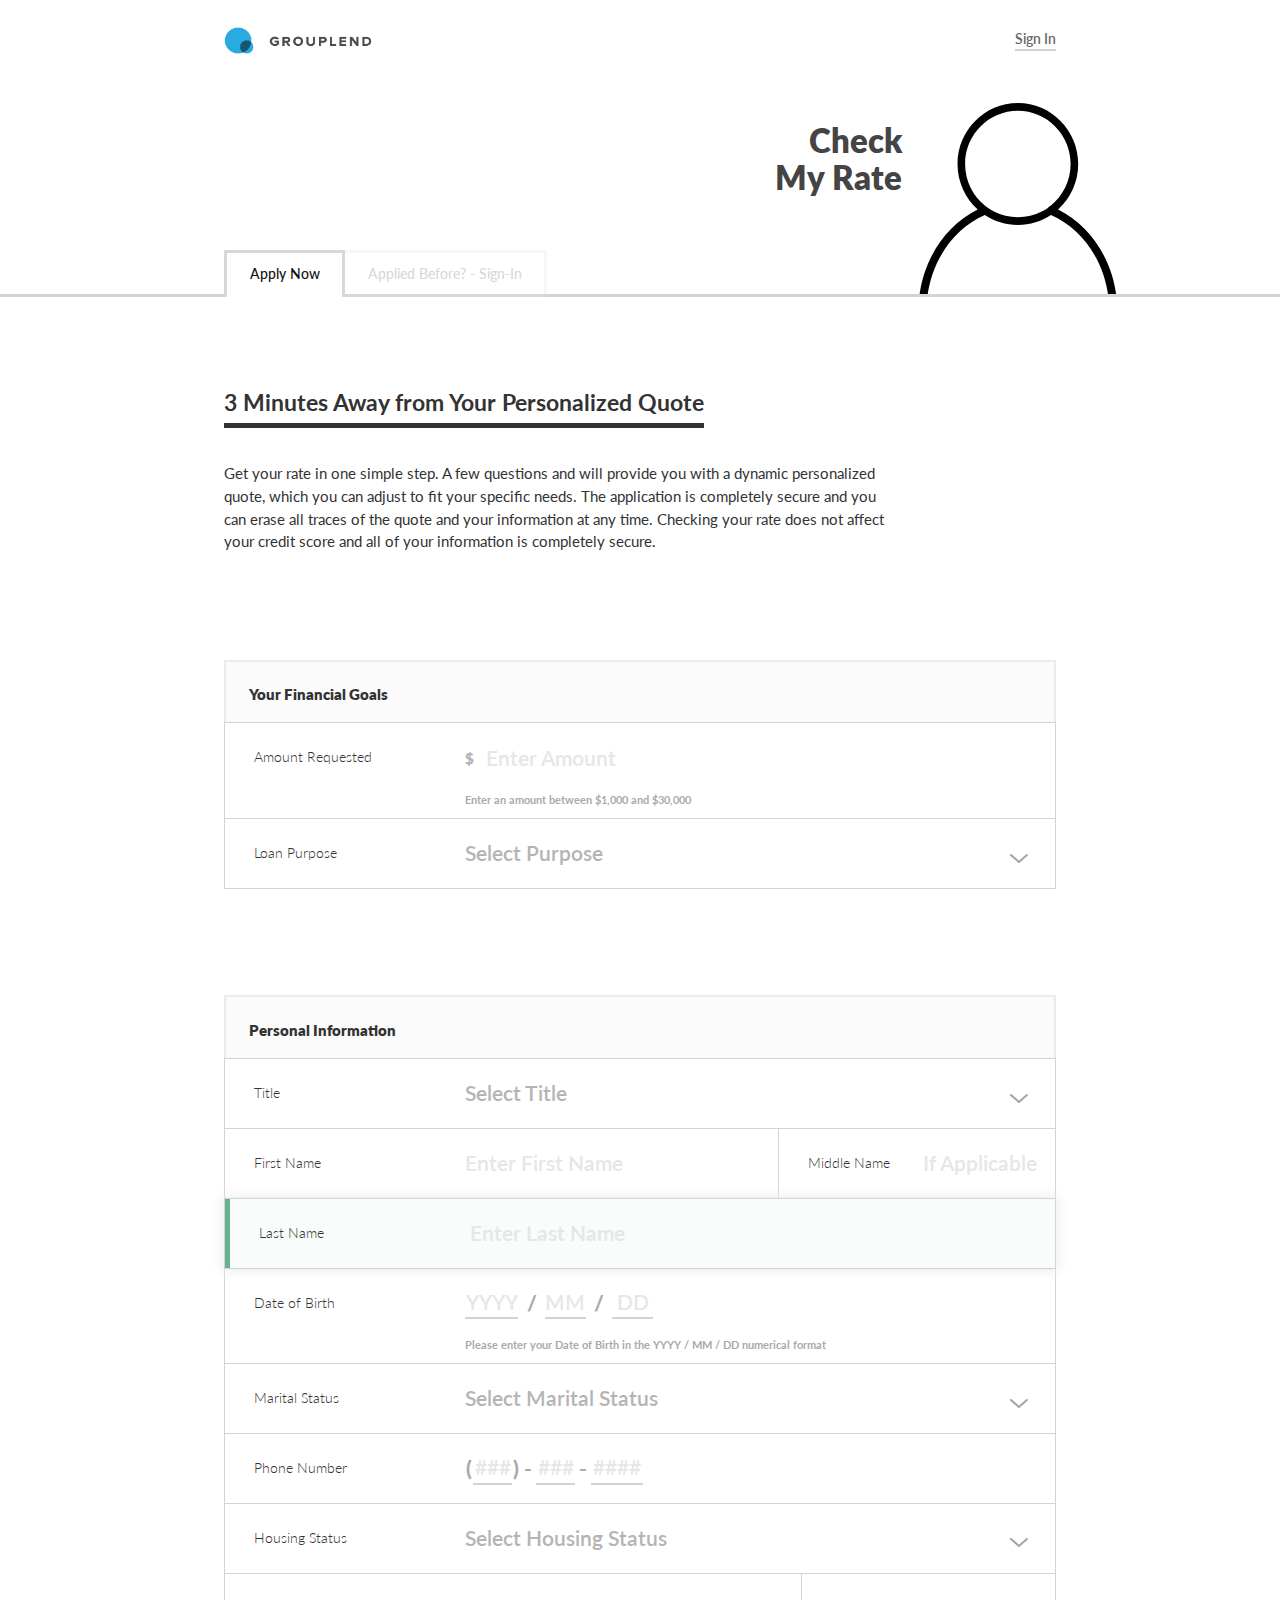
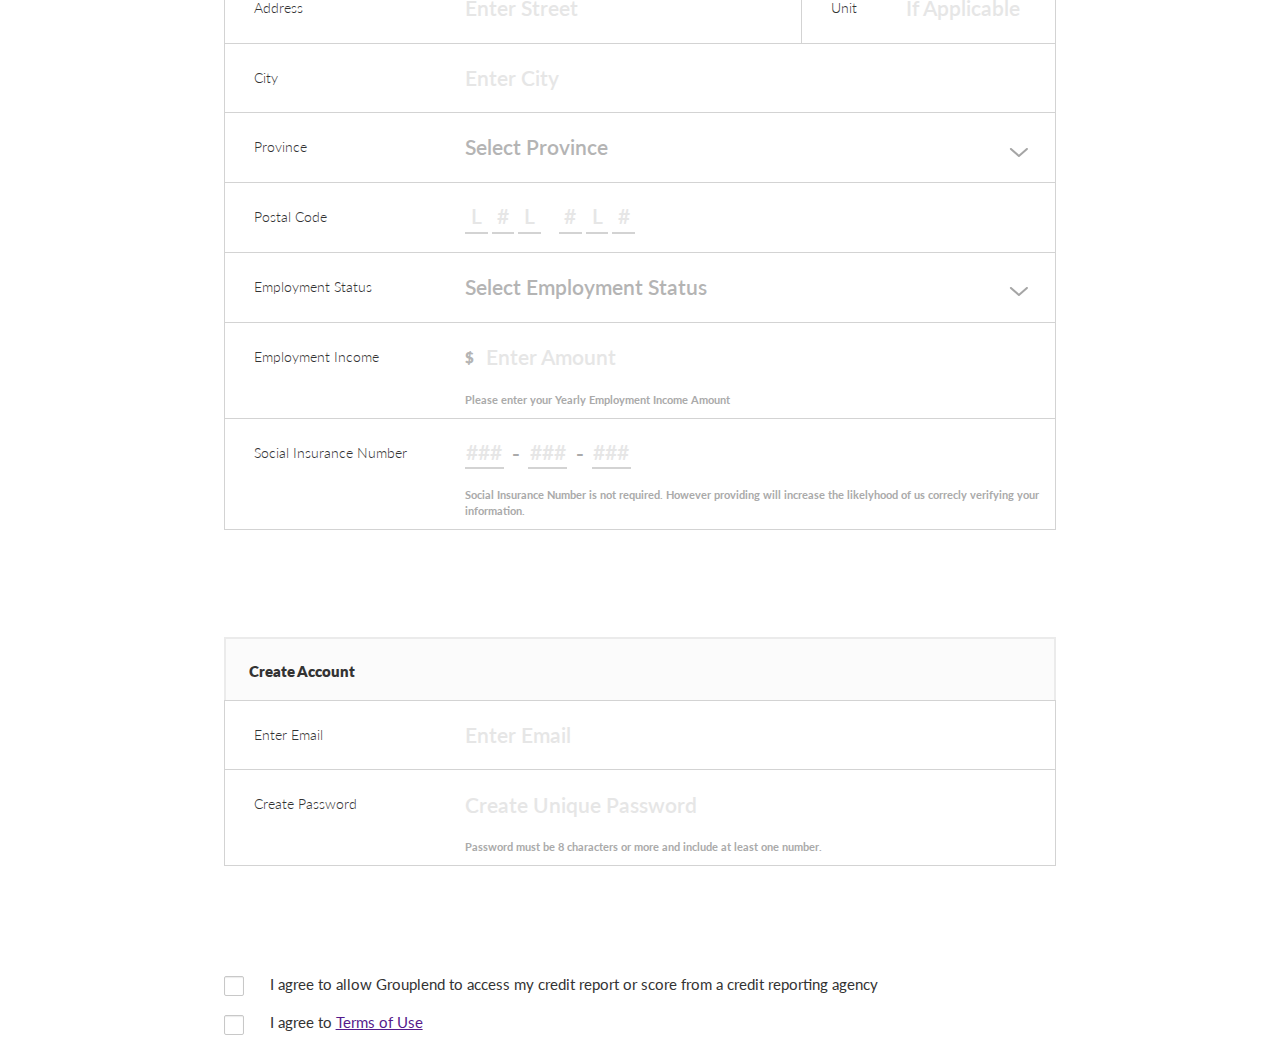
==== commit e57f7b60: "Shitload of updates to system Navigation" ====
--- a/index.html
+++ b/index.html
@@ -11,13 +11,13 @@
 
     </head>
     <body>
-        <div class="systemHeader">
+        <div class="systemHeader clearfix">
             <div class='contentWrapper'>
                 <div class='brandMark'>
                     <img src='/img/brandMark.png'>
                 </div>
                 <div class='accountControls'>
-                    <button class='signOut'>Sign In</button>
+                    <a href='/sign-in.html'>Sign In</a>
                 </div>
             </div>
         </div>
@@ -25,17 +25,34 @@
         <div class="systemNavigation">
             <div class='contentWrapper'>
                 <div class="tabControls">
-                    <div class='tab active'>
-                        1. Your Info
-                        <div class='tabBorder'>
-                        </div>
-                    </div>
-                    <div class='tab'>
-                        2. Your Quote
-                        <div class='tabBorder'>
-                        </div>
-                    </div>
-
+                        <div class='tab tabActive'>
+                                                <a href=''>
+
+                           Apply Now
+                                                </a>
+
+                            <div class='tabBorder'>
+                            </div>
+                        </div>
+                        <div class='tab'>
+                             <a href='sign-in.html'>
+
+                            Applied Before? - Sign-In
+                                </a>
+                            <div class='tabBorder'>
+                            </div>
+                        </div>
+                </div>
+
+                <div class="NavigationAccountContent">
+                        <div class='AccountMetaInfo'>
+                            <div class='preSignIn'>
+                               Check<br>My Rate
+                            </div>
+                        </div>
+                        <div class='AccountImage'>
+                         <img src='/img/person.svg'>
+                        </div>
                 </div>
             </div>
         </div>
@@ -45,7 +62,7 @@
 
                 <div class='contentSection PageHeader'>
                     <header>
-                        <h2><div class='major'>One Step Away from Your Personalized Quote</div></h2>
+                        <h2><div class='major'>3 Minutes Away from Your Personalized Quote</div></h2>
                         <div class='content'>
                             Get your rate in one simple step. A few questions and will provide you with a dynamic personalized quote, which you can adjust to fit your specific needs. The application is completely secure and you can erase all traces of the quote and your information at any time. Checking your rate does not affect your credit score and all of your information is completely secure. 
                         </div>
@@ -245,6 +262,7 @@
                                     <input type='tel' id='dateOfBirthField-month' maxlength="2" placeholder='MM'/>
                                     <span class='MultiInputSeparator'>/</span>
                                     <input type='tel' id='dateOfBirthField-date' maxlength="2"  placeholder='DD'/>
+                                    <label class="assistiveWrapperLabel" for="dateOfBirthField-year"></label>
                                 </div>
                             </div>
                                 <div class='helperContainer'>
--- a/css/style.css
+++ b/css/style.css
@@ -527,28 +527,42 @@
   box-sizing: inherit;
 }
 
-body, input, textarea, select {
+body, input, textarea, select, button, .button {
   font-family: "Lato", Helvetica, Arial, sans-serif;
-  font-size: 16px;
   line-height: 1.5;
   font-weight: 400;
   color: #333;
-}
-
-body {
-  /* ignore these this will change for our app */
-  margin-left: auto;
-  margin-right: auto;
-  font-size: .8em;
+  font-size: 0.8em;
 }
 
 img {
   max-width: 100%;
+  display: block;
 }
 
 menu, ul, ol {
   margin: 0;
   padding: 0;
+}
+
+.content a {
+  color: dimgray;
+  text-decoration: none;
+  padding-bottom: .1em;
+  border-bottom: 2px solid lightgray;
+}
+
+a:hover {
+  color: #333;
+}
+
+.systemHeader a {
+  text-decoration: none;
+  color: dimgray;
+  font-size: .9em;
+  font-weight: 600;
+  padding-bottom: .2em;
+  border-bottom: 2px solid lightgray;
 }
 
 /**
@@ -575,80 +589,548 @@
 }
 
 .major {
-  /*border-bottom: 5px solid #333;*/
+  border-bottom: 5px solid #333;
   display: inline-block;
   padding-bottom: .3em;
+  margin-bottom: 1.5em;
+}
+
+.caption {
+  font-style: italic;
+  font-size: .8em;
+  margin-top: 1.8em;
+}
+
+.loanTotal {
+  margin-bottom: 2em;
+}
+
+.infoLabel {
+  text-transform: uppercase;
+  font-size: 0.7em;
+  font-weight: 700;
+  width: 100%;
+  line-height: 1.2;
+}
+
+.loanTotal .loanInfo {
+  font-size: 3.5em;
+  font-weight: 700;
+  margin-top: .1em;
+}
+
+.loanDetails .loadDetailsSection {
+  width: 6em;
+  float: left;
+  text-align: left;
+  margin-right: 1.5em;
+}
+
+.loadDetailsSection.termOfLoan {
+  margin-right: 0;
+}
+
+@media only screen and (min-width: 600px) {
+  .loanTotal .loanInfo {
+    font-size: 4.5em;
+    font-weight: 800;
+  }
+
+  .loanDetails .loadDetailsSection {
+    width: 10em;
+  }
+
+  .loanDetails {
+    margin-bottom: 4em;
+  }
+}
+.hide {
+  display: none;
+}
+
+.loanDetailsWrapper {
+  margin: 1.5em 0;
+  width: 100%;
+  height: inherit;
+  text-align: center;
+}
+
+.loanDetailsInnerWrapper {
+  font-size: .75em;
+}
+
+.loanInfoSection {
+  width: 33.1%;
+  float: left;
+}
+
+.loanInfoSection + .loanInfoSection {
+  border-left: 1px solid #D8D8D8;
+}
+
+.loanInfo {
+  margin-top: 1.1em;
+  font-size: 1.05em;
+}
+
+.updateButtonWrapper, .loanTableWrapper {
+  width: 100%;
+}
+
+.updateButtonWrapper {
+  position: relative;
+  margin: 3em 0 1.5em;
+}
+
+.loanCaption {
+  margin-top: 1em;
+  text-align: center;
+  font-size: 0.5em;
+  line-height: 1.4;
+  color: dimgray;
+  width: 100%;
+  float: left;
+  text-transform: uppercase;
+  font-weight: 400;
   margin-bottom: .75em;
 }
 
-.contentWrapper {
-  width: 85%;
-  max-width: 1200px;
-  margin-left: auto;
-  margin-right: auto;
-}
-
-.systemContent {
-  margin: 4.5em 0;
-}
-
-.contentSection + .contentSection {
-  margin-top: 3em;
-}
-
-.questionSectionInner + .questionSectionInner {
-  margin-top: 2em;
+.updateButtonWrapper button {
+  font-size: .75em;
+  height: 5em;
+  text-transform: uppercase;
+  color: white;
+  width: 19em;
+}
+
+.loanDetailsWrapper .caption {
+  text-align: center;
+  font-size: .7em;
+}
+
+.red {
+  background: #ff003a;
+  border-radius: 2px;
+}
+
+.button:disabled, .red:disabled {
+  background: #F7F7F7;
+  cursor: auto;
+}
+
+.sliderContentWrap {
+  margin: auto;
+}
+
+.controlButtonContainer, .currentAmount, .arrowDown, .arrowContainer {
+  display: none;
+}
+
+.inputRangeContainer {
+  position: relative;
+}
+
+.controlSection a, .amountMinimum a, .amountMaximum a {
+  color: #50E3C2;
+}
+
+.inputRange {
+  height: 15px;
+  border-radius: 3px;
+  position: relative;
+}
+
+.inputRangeIndicator {
+  height: 2px;
+  background: #bfbfbf;
+  margin-bottom: .25em;
+}
+
+.amount {
+  font-size: .75em;
+  color: lightgray;
+  z-index: -10;
+}
+
+.amountMinimum {
+  float: left;
+}
+
+.amountMaximum {
+  float: right;
+}
+
+.rangeSelector {
+  position: absolute;
+  left: 50%;
+  right: auto;
+  -webkit-transform: translateX(-50%);
+  -ms-transform: translateX(-50%);
+  transform: translateX(-50%);
+  background: white;
+  text-align: center;
+  box-shadow: 0px 0px 18px 18px rgba(255, 255, 255, 0.9);
+  width: 2.5em;
+  padding: 0;
+  bottom: -0.1em;
+}
+
+.controlHandle {
+  padding: .5em .9em;
+  -webkit-transition: all 0.5s ease;
+  transition: all 0.5s ease;
+  box-shadow: 0px 0px 6px 2px #e6e6e6;
+  margin: 0;
+  height: 2.5em;
+  width: 2.5em;
+  border-radius: 2em;
+  position: relative;
+}
+
+.controlHandle:hover {
+  box-shadow: 0px 0px 8px 4px #e0e0e0;
+}
+
+.controlHandleContainer {
+  position: absolute;
+  position: absolute;
+  left: 50%;
+  top: 50%;
+  bottom: auto;
+  right: auto;
+  -webkit-transform: translateX(-50%) translateY(-50%);
+  -ms-transform: translateX(-50%) translateY(-50%);
+  transform: translateX(-50%) translateY(-50%);
+}
+
+.bar {
+  width: 2px;
+  height: 12px;
+  float: left;
+  background: #50E3C2;
+}
+
+.bar + .bar {
+  margin-left: 3px;
+}
+
+.loanTotalWrapper {
+  text-align: center;
+  position: relative;
+  height: 100%;
+  -webkit-text-size-adjust: none;
+}
+
+.loanInfo .label {
+  text-transform: uppercase;
+  font-size: .5em;
+  font-weight: 700;
+  margin-bottom: .8em;
+  width: 100%;
+}
+
+.loanOfferInnnerContainer {
+  height: 3.75em;
+}
+
+.loanTotalContainer {
+  width: 12em;
+  display: inline-block;
+  height: inherit;
+  vertical-align: top;
+}
+
+.loanInfoSectionEmphasis {
+  height: inherit;
+  border: 3px solid lightgray;
+  box-shadow: 0 0 12px 3px #ebebeb;
+  padding: .45em .65em .35em;
+}
+
+.loanInfoSectionInnerContainer {
+  position: relative;
+  height: 100%;
+}
+
+.loanAmountInputContainer {
+  position: absolute;
+  left: 50%;
+  top: 50%;
+  bottom: auto;
+  right: auto;
+  -webkit-transform: translateX(-50%) translateY(-50%);
+  -ms-transform: translateX(-50%) translateY(-50%);
+  transform: translateX(-50%) translateY(-50%);
+  width: 100%;
+  font-size: 1.6em;
+}
+
+.loanAmountInputContainer input {
+  border: none;
+  width: 100%;
+  font-size: .9em;
+  margin: 0;
+  text-align: center;
+  font-weight: 400;
+}
+
+.increaseContainer, .decreaseContainer {
+  display: inline-block;
+  height: inherit;
+  width: 3.5em;
+  position: relative;
+}
+
+.mobileControlButton {
+  font-size: 1.8em;
+  font-weight: 800;
+  color: #50E3C2;
+  position: absolute;
+  left: 50%;
+  top: 50%;
+  bottom: auto;
+  right: auto;
+  -webkit-transform: translateX(-50%) translateY(-50%);
+  -ms-transform: translateX(-50%) translateY(-50%);
+  transform: translateX(-50%) translateY(-50%);
+  width: 100%;
+  height: 100%;
+  border: none;
+  background: transparent;
+}
+
+.large_screen {
+  display: none;
 }
 
 @media only screen and (min-width: 600px) {
-  body {
+  .loanDetailsWrapper {
+    width: 80%;
+    float: left;
+    margin-top: 0;
+    margin-bottom: 0;
+  }
+
+  .loanDetailsContentWrapper {
+    position: relative;
+    height: 5em;
+  }
+
+  .loanDetailsInnerWrapper {
     font-size: .85em;
-  }
-
-  .contentWrapper {
+    position: absolute;
+    top: 50%;
+    bottom: auto;
+    -webkit-transform: translateY(-50%);
+    -ms-transform: translateY(-50%);
+    transform: translateY(-50%);
+    width: 100%;
+  }
+
+  .updateButtonWrapper {
+    width: 25%;
+    float: left;
+    margin: 0;
+    text-align: right;
+  }
+
+  .updateButtonWrapper button {
     width: 70%;
-  }
-
-  .content {
+    font-size: .65em;
+    height: 4.5em;
+  }
+
+  .loanTableWrapper {
     width: 75%;
-  }
-
-  .systemContent {
-    margin: 5em 0;
-  }
-
-  .contentSection + .contentSection {
+    float: right;
+  }
+
+  .lastBorder {
+    border-right: 1px solid #D8D8D8;
+  }
+
+  .loanCaption {
+    text-align: left;
+  }
+
+  .loanDetailsWrapper .caption {
+    margin-top: 1.5em;
+    text-align: right;
+    font-size: .55em;
+  }
+}
+@media only screen and (min-width: 600px) {
+  .controlButtonContainer, .currentAmount, .arrowDown, .arrowContainer {
+    display: inline-block;
+  }
+
+  .inputRangeContainer {
     margin-top: 5em;
   }
-}
-@media only screen and (min-width: 1200px) {
-  body {
-    font-size: .95em;
-  }
-
-  .content {
-    width: 80%;
-  }
-
-  .systemContent {
-    margin: 6em 0;
-  }
-
-  .contentSection + .contentSection {
-    margin-top: 7em;
-  }
-}
-@media only screen and (min-width: 1700px) {
-  body {
-    font-size: 1.2em;
-  }
-
-  .content {
-    width: 65%;
-  }
-
-  .systemContent {
-    margin: 6.5em 0;
+
+  .inputRangeIndicator {
+    position: absolute;
+    top: 50%;
+    bottom: auto;
+    -webkit-transform: translateY(-50%);
+    -ms-transform: translateY(-50%);
+    transform: translateY(-50%);
+    position: absolute;
+    width: 100%;
+  }
+
+  .controlSection, .amountMinimum, .amountMaximum {
+    position: absolute;
+    top: 50%;
+    bottom: auto;
+    -webkit-transform: translateY(-50%);
+    -ms-transform: translateY(-50%);
+    transform: translateY(-50%);
+    background: white;
+    line-height: 1;
+  }
+
+  .controlSection > div, .amountMaximum > div, .amountMinimum > div, .controlSection a, .amountMaximum a, .amountMinimum a {
+    display: inline-block;
+    vertical-align: middle;
+  }
+
+  .amountMinimum {
+    left: 0;
+    padding-right: 2em;
+  }
+
+  .amountMaximum {
+    right: 0;
+    padding-left: 2em;
+  }
+
+  .amountMaximum .amount {
+    margin-right: 1em;
+  }
+
+  .amountMinimum .amount {
+    margin-left: 1em;
+  }
+
+  .amount {
+    font-size: .8em;
+  }
+
+  .rangeSelector {
+    bottom: -.5em;
+    padding: 0 1.25em;
+    width: 10em;
+  }
+
+  .currentAmount {
+    font-size: 1.1em;
+    line-height: 1;
+    font-weight: 500;
+    color: #8c8c8c;
+    width: 100%;
+  }
+
+  .arrowDown {
+    width: 4em;
+    margin: 0 auto .5em;
+  }
+
+  .controlContainer > div, .controlContainer > a {
+    display: inline-block;
+    line-height: 1;
+    vertical-align: middle;
+  }
+
+  .arrow {
+    width: .6em;
+  }
+
+  .controlHandle {
+    margin: 0em 1em 0;
+  }
+
+  .control {
+    width: 1.8em;
+    height: 1.8em;
+    font-weight: 900;
+    line-height: 1;
+    position: relative;
+    -webkit-transition: all 0.5s ease;
+    transition: all 0.5s ease;
+    box-shadow: 0px 0px 5px 1px #ededed;
+  }
+
+  .control:hover {
+    box-shadow: 0px 0px 8px 4px #e6e6e6;
+  }
+
+  .controlIcon {
+    position: absolute;
+    left: 50%;
+    top: 50%;
+    bottom: auto;
+    right: auto;
+    -webkit-transform: translateX(-50%) translateY(-50%);
+    -ms-transform: translateX(-50%) translateY(-50%);
+    transform: translateX(-50%) translateY(-50%);
+    background: white;
+    font-size: 1.4em;
+  }
+}
+@media only screen and (min-width: 600px) {
+  .loanTotalWrapper {
+    width: 20%;
+    float: left;
+  }
+
+  .loanTotalWrapper .label {
+    position: absolute;
+    text-align: left;
+    top: 0;
+    left: 0;
+  }
+
+  .loanOfferInnnerContainer {
+    height: 100%;
+    height: 5em;
+  }
+
+  .loanTotalContainer {
+    float: left;
+    width: 100%;
+  }
+
+  .loanAmountInputContainer {
+    width: 100%;
+    font-size: 1.6em;
+    line-height: 1.3;
+    left: 0;
+    top: auto;
+    right: auto;
+    bottom: 0em;
+    -webkit-transform: none;
+    -ms-transform: none;
+    transform: none;
+  }
+
+  .loanAmountInputContainer input {
+    border-bottom: 2px solid lightgray;
+    text-align: left;
+    font-size: 1em;
+    padding-bottom: .1em;
+  }
+
+  .increaseContainer, .decreaseContainer {
+    display: none;
+  }
+
+  .large_screen {
+    display: block;
+  }
+
+  .small_screen {
+    display: none;
   }
 }
 input, select, textarea, label {
@@ -795,6 +1277,7 @@
 .multiInput input {
   border-bottom: 2px solid lightgray;
   text-align: center;
+  z-index: 10;
 }
 
 #dateOfBirthField-year {
@@ -829,7 +1312,7 @@
 }
 
 .postalCodeSpacer {
-  padding: 0 .3em;
+  padding: 0 .5em;
 }
 
 .phoneNumberField .MultiInputSeparator {
@@ -838,6 +1321,18 @@
 
 .postalCodeField input {
   width: 1.1em;
+}
+
+.postalCodeField input + input {
+  margin-left: .2em;
+}
+
+.assistiveWrapperLabel {
+  position: absolute;
+  height: 100%;
+  width: 100%;
+  top: 0;
+  left: 0;
 }
 
 .select-input {
@@ -1081,6 +1576,30 @@
   border-left: 5px solid red;
 }
 
+.errorSummary {
+  margin-top: 2em;
+  font-size: .9em;
+  color: red;
+}
+
+.errorSummary a {
+  color: red;
+  text-decoration: none;
+  border-bottom: 2px solid red;
+  padding-bottom: .1em;
+}
+
+.errorSummary ul {
+  margin: 1em;
+}
+
+.errorSummary li {
+  margin: 1em;
+  padding-left: 1em;
+  font-size: .85em;
+  list-style-type: dash;
+}
+
 .filled input, .filled select, .filled .dollar::before, .filled textarea {
   color: #333 !important;
 }
@@ -1325,7 +1844,7 @@
     flex: 2;
   }
 
-  .doubleFormSection .formSection:nth-child\(1\) {
+  .doubleFormSection .formSection:nth-child(1) {
     border-right: none;
   }
 
@@ -1404,25 +1923,195 @@
 
 .systemNavigation {
   height: 15em;
-  border-bottom: 3px solid #D8D8D8;
   position: relative;
+  overflow: hidden;
+}
+
+.systemNavigation .contentWrapper {
+  position: relative;
+  height: 100%;
+}
+
+.systemNavigationInner {
+  width: 100%;
+  height: 100%;
+  max-width: 100%;
+  position: absolute;
+  bottom: 0;
+}
+
+.scrollContainer {
+  overflow: auto;
+  -webkit-overflow-scrolling: touch;
+}
+
+.scrollContainerInnner {
+  width: 2400px;
+  padding: 0 7.5%;
+}
+
+.AccountMetaInfo, .AccountImage {
+  position: absolute;
+}
+
+.preSignIn {
+  font-size: 1.85em;
+  margin-top: .35em;
+  font-weight: 800;
+  line-height: 1.1;
+  text-align: right;
+  color: #444;
+}
+
+.AccountMetaInfo {
+  margin-top: 3em;
+  right: 10em;
+  text-align: right;
+}
+
+.AccountImage {
+  width: 13em;
+  right: -4em;
+  bottom: -.1em;
+  z-index: -10;
+}
+
+.personName {
+  font-size: 1.5em;
+  font-weight: 800;
+}
+
+.personAddress {
+  margin-top: 1.4em;
+  font-size: .8em;
+}
+
+@media only screen and (min-width: 600px) {
+  .AccountMetaInfo {
+    text-align: right;
+    right: 12em;
+  }
+
+  .preSignIn {
+    margin-top: .2em;
+    margin-right: -.85em;
+    font-size: 2.2em;
+    line-height: 1.1;
+  }
+
+  .postSignIn {
+    font-size: 1.2em;
+  }
+}
+button, .button, .pageControls.sign-in input {
+  background: white;
+  border-radius: none;
+  line-height: 1.4;
+  position: relative;
+  border: none;
+  color: #979797;
+  font-weight: 700;
+  cursor: pointer;
+  width: 100%;
+}
+
+.pageControls.sign-in input {
+  color: white;
+  background: transparent;
+}
+
+.buttonInnerText {
+  width: 100%;
+  font-size: .9em;
+}
+
+.buttonCentered .buttonInnerText {
+  position: absolute;
+  left: 50%;
+  top: 50%;
+  bottom: auto;
+  right: auto;
+  -webkit-transform: translateX(-50%) translateY(-50%);
+  -ms-transform: translateX(-50%) translateY(-50%);
+  transform: translateX(-50%) translateY(-50%);
+}
+
+.buttonEmphasis {
+  background: #4edfa5;
+}
+
+.buttonError {
+  background: red;
+}
+
+.buttonNoEmphasis {
+  background: #e6e6e6;
+}
+
+.buttonDisabled {
+  opacity: .5;
+}
+
+button + button {
+  margin-top: .5em;
+}
+
+.pageControls button, .pageControls .button {
+  color: white;
+  height: 5em;
+}
+
+.pageControls.sign-in .button {
+  width: 100%;
+}
+
+.pageControls.sign-in input {
+  color: white;
+}
+
+.pageControls .button .buttonInnerText {
+  position: absolute;
+  left: 50%;
+  top: 50%;
+  bottom: auto;
+  right: auto;
+  -webkit-transform: translateX(-50%) translateY(-50%);
+  -ms-transform: translateX(-50%) translateY(-50%);
+  transform: translateX(-50%) translateY(-50%);
+  width: auto;
+}
+
+.pageControls .buttonInnerText {
+  font-size: 1.1em;
+}
+
+.lowLevelButton button {
+  padding: 0;
+  border: none;
+  border-bottom: 1px solid BASE_BUTTON_COLOR;
+  background: white;
+  font-weight: 500;
+  font-size: 0.75em;
+  padding-bottom: .5em 1em;
 }
 
 .tabControls {
   position: absolute;
-  bottom: -3px;
+  bottom: 0;
   z-index: 1000;
+  max-width: 100%;
 }
 
 .tab {
   float: left;
   border: 3px solid #F7F7F7;
-  padding: .75em 1.7em;
+  padding: .75em 1.65em;
   z-index: 1000;
   position: relative;
-  font-weight: 700;
+  font-weight: 500;
   color: #D8D8D8;
-  font-size: .95em;
+  font-size: .9em;
+  background: white;
 }
 
 .tabBorder {
@@ -1435,13 +2124,13 @@
   z-index: 3000;
 }
 
-.tab.active {
+.tabActive {
   border: 3px solid #D8D8D8;
   z-index: 2000;
-  color: #979797;
-}
-
-.tab.active .tabBorder {
+  color: #111;
+}
+
+.tabActive .tabBorder {
   background: white;
   left: 0;
   right: 0;
@@ -1451,6 +2140,122 @@
   margin-left: -3px;
 }
 
+.tab a {
+  text-decoration: none;
+  color: #D8D8D8;
+}
+
+.tabActive a {
+  color: #111;
+}
+
+@media only screen and (min-width: 600px) {
+  .pageControls button, .pageControls .button {
+    display: inline-block;
+    width: auto;
+    padding: 0 4em;
+  }
+
+  .pageControls button + button, .pageControls .button + .button {
+    margin-left: .2em;
+  }
+
+  .pageControls .buttonInnerText {
+    font-size: 1.2em;
+  }
+
+  .pageControls.sign-in .button {
+    width: 18em;
+  }
+}
+.contentWrapper {
+  width: 85%;
+  max-width: 1200px;
+  margin-left: auto;
+  margin-right: auto;
+}
+
+.systemContent {
+  padding: 4.5em 0;
+  border-top: 3px solid lightgray;
+  margin-top: -3px;
+}
+
+.contentSection + .contentSection {
+  margin-top: 3em;
+}
+
+.SectionInner + .SectionInner {
+  margin-top: 3em;
+}
+
+@media only screen and (min-width: 600px) {
+  body {
+    font-size: .85em;
+  }
+
+  .contentWrapper {
+    width: 70%;
+  }
+
+  .content {
+    width: 75%;
+  }
+
+  .systemContent {
+    padding: 5em 0;
+  }
+
+  .contentSection + .contentSection {
+    margin-top: 5em;
+  }
+
+  .SectionInner + .SectionInner {
+    margin-top: 4.5em;
+  }
+}
+@media only screen and (min-width: 1200px) {
+  body {
+    font-size: .95em;
+  }
+
+  .contentWrapper {
+    width: 65%;
+  }
+
+  .scrollContainerInnner {
+    padding: 0 17.5%;
+  }
+
+  .content {
+    width: 80%;
+  }
+
+  .systemContent {
+    padding: 6em 0;
+  }
+
+  .contentSection + .contentSection {
+    margin-top: 7em;
+  }
+
+  .SectionInner + .SectionInner {
+    margin-top: 5.5em;
+  }
+}
+@media only screen and (min-width: 1700px) {
+  body {
+    font-size: 1.2em;
+  }
+
+  .content {
+    width: 65%;
+  }
+
+  .systemContent {
+    padding: 6.5em 0;
+  }
+}
 .browser {
   display: inline-block;
   width: 4.5em;
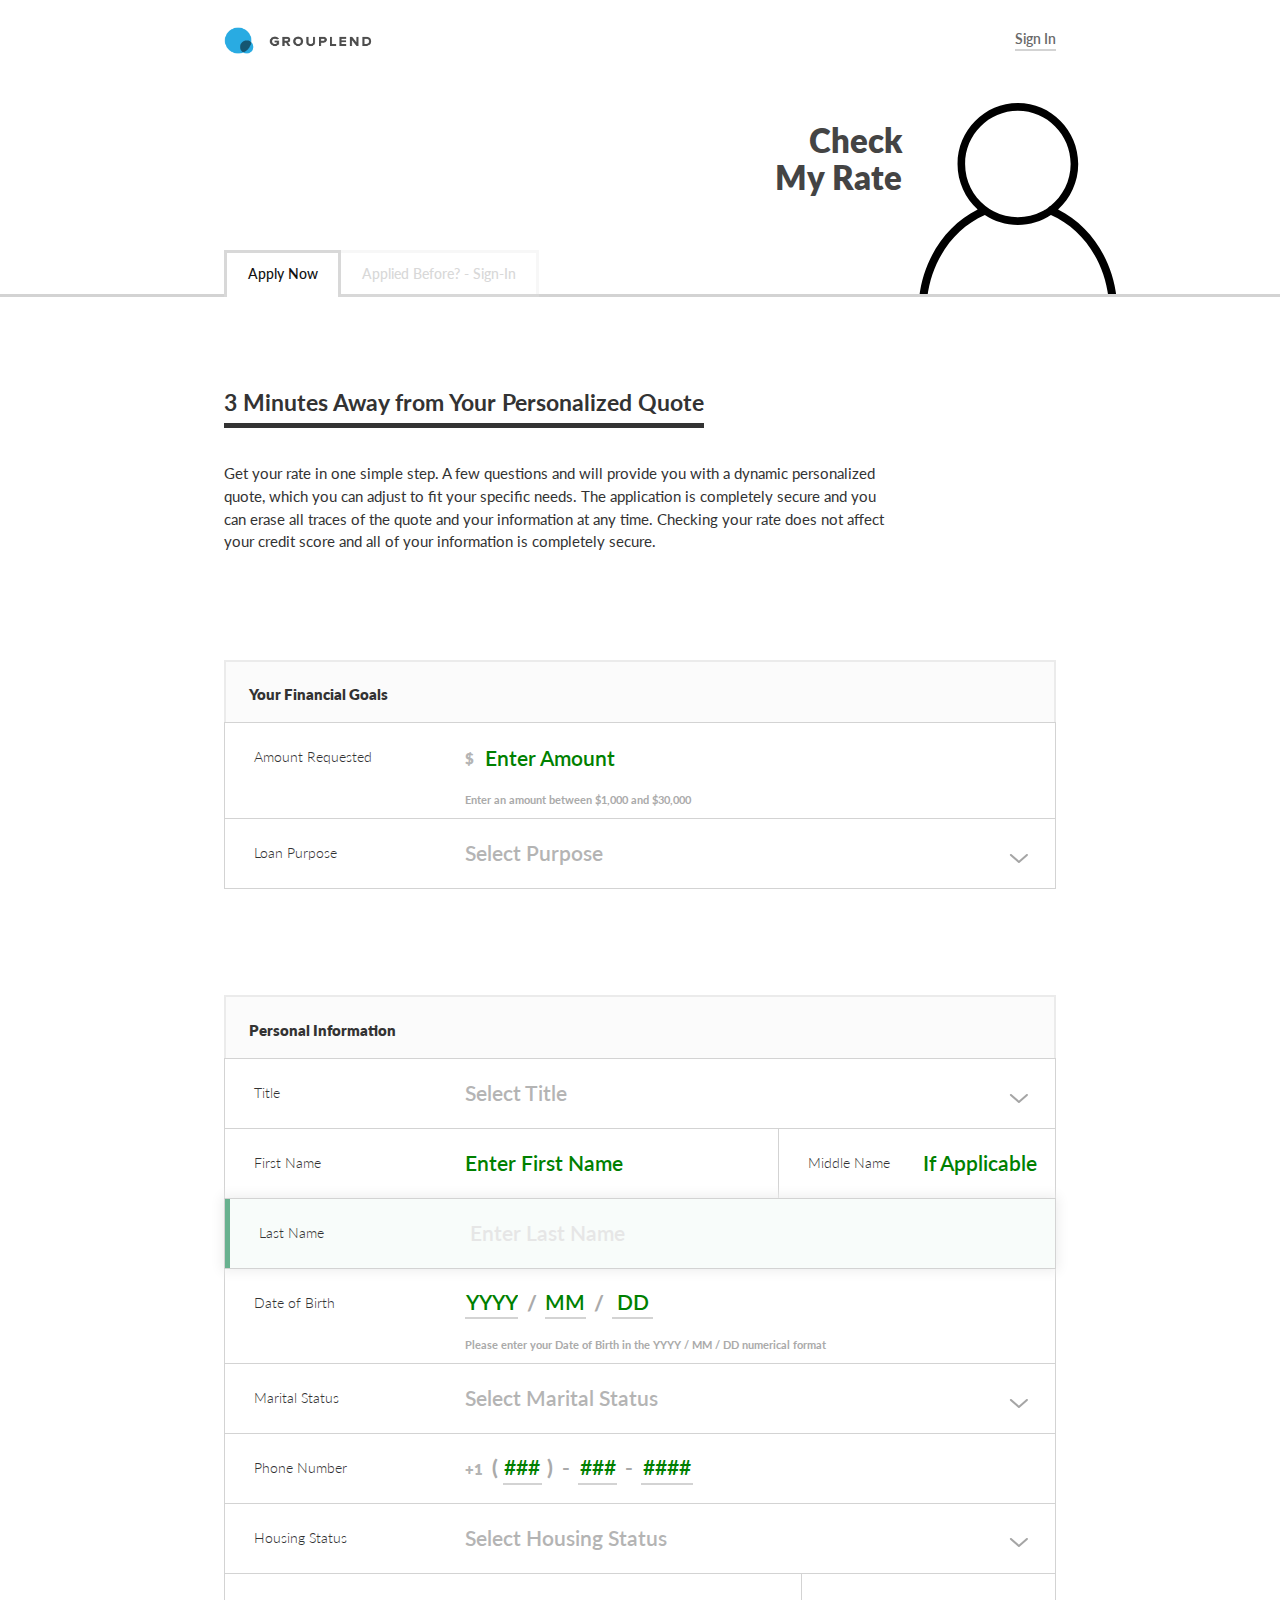
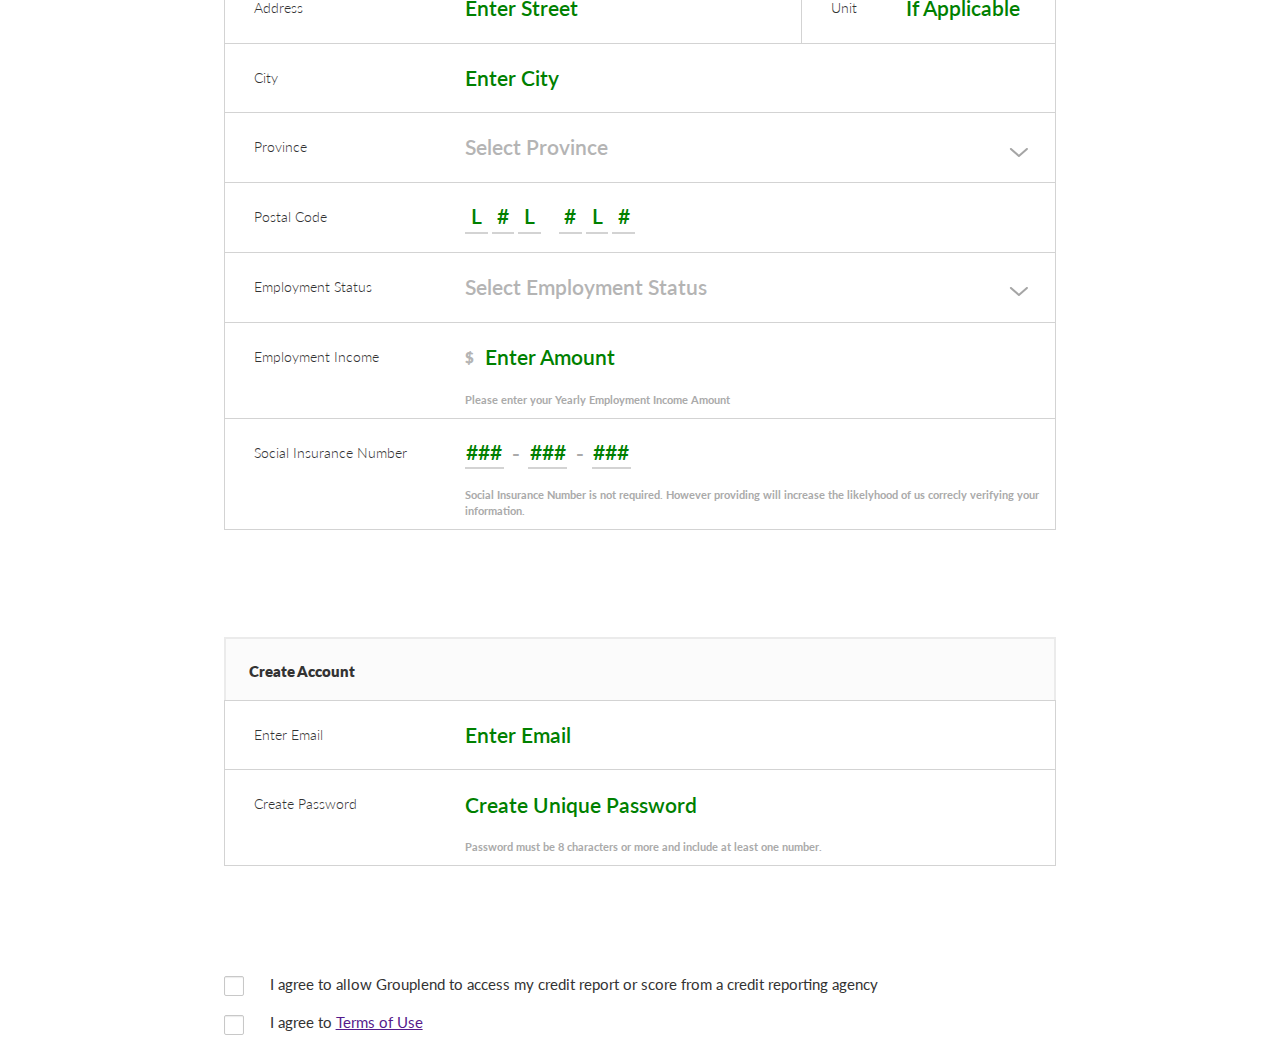
==== commit 079b9561: "Updates in sync with eclipse" ====
--- a/index.html
+++ b/index.html
@@ -86,8 +86,10 @@
                                 </div>
 
                                 <div class='inputContainer '>
-                                    <div class='inputFieldContainer dollar'>
-                                        <input type='tel' id='loanAmountField' placeholder='Enter Amount'/>
+                                    <div class='inputFieldContainer dollar prependix'>
+                                        <div class="prependixInnerContainer">
+                                            <input type='tel' id='loanAmountField' placeholder='Enter Amount'/>
+                                        </div>
                                     </div>
                                 </div>
 
@@ -325,14 +327,18 @@
                             </div>
 
                             <div class='inputContainer '>
-                                <div class='inputFieldContainer'>
-                                    <span class='phoneBracket'>(</span>
-                                    <input type='tel' id='phoneNumberField-areaCode' maxlength="3" placeholder='###'/>
-                                    <span class='phoneBracket'>)</span>
-                                    <span class='MultiInputSeparator'>-</span>
-                                    <input type='tel' id='phoneNumberField-firstThree' maxlength="3" placeholder='###'/>
-                                    <span class='MultiInputSeparator'>-</span>
-                                    <input type='tel' id='phoneNumberField-lastFour' maxlength="4" placeholder='####'/>
+                                <div class='inputFieldContainer telephone prependix'>
+                                    <div class="prependixInnerContainer">
+                                        <span class='phoneBracket'>(</span>
+                                        <input type='tel' id='phoneNumberField-areaCode' maxlength="3" placeholder='###'/>
+                                        <span class='phoneBracket'>)</span>
+                                        <span class='MultiInputSeparator'>-</span>
+                                        <input type='tel' id='phoneNumberField-firstThree' maxlength="3" placeholder='###'/>
+                                        <span class='MultiInputSeparator'>-</span>
+                                        <input type='tel' id='phoneNumberField-lastFour' maxlength="4" placeholder='####'/>
+                                        <label class='assistiveWrapperLabel' for='phoneNumberField-areaCode'></label>
+
+                                    </div>
                                 </div>
                             </div>
                             <div class='helperContainer'>
@@ -501,6 +507,8 @@
                                     <input type='text' id='postalCodeField-5' maxlength="1" placeholder='L'/>
                                     
                                     <input type='tel' id='postalCodeField-6' maxlength="1" placeholder='#'/>
+                                    <label class='assistiveWrapperLabel' for='postalCodeField-1'></label>
+
                                 </div>
                             </div>
                                 <div class='helperContainer'>
@@ -554,8 +562,10 @@
                             </div>
 
                             <div class='inputContainer '>
-                                <div class='inputFieldContainer dollar'>
-                                    <input type='tel' id='employmentIncomeField' placeholder='Enter Amount'/>
+                                <div class='inputFieldContainer dollar prependix'>
+                                    <div class="prependixInnerContainer">
+                                        <input type='tel' id='employmentIncomeField' placeholder='Enter Amount'/>
+                                    </div>
                                 </div>
                             </div>
                                 <div class='helperContainer'>
@@ -588,6 +598,8 @@
                                     <input type='tel' id='socialInsuranceField-secondThree' maxlength="3" placeholder='###'/>
                                     <span class='MultiInputSeparator'>-</span>
                                     <input type='tel' id='socialInsuranceField-lastThree' maxlength="3" placeholder='###'/>
+                                    <label class='assistiveWrapperLabel' for='socialInsuranceField-firstThree'></label>
+
                                 </div>
                             </div>
                                 <div class='helperContainer'>
--- a/css/style.css
+++ b/css/style.css
@@ -556,7 +556,7 @@
   color: #333;
 }
 
-.systemHeader a {
+.accountControls a {
   text-decoration: none;
   color: dimgray;
   font-size: .9em;
@@ -572,15 +572,6 @@
   content: "";
   display: table;
   clear: both;
-}
-
-button {
-  background: white;
-  border: 1px solid #D8D8D8;
-  border-radius: none;
-  color: #979797;
-  font-size: 1em;
-  line-height: 1.4;
 }
 
 h1, h2, h3, h4, h5, h6 {
@@ -1133,6 +1124,17 @@
     display: none;
   }
 }
+input, .input {
+  font-family: "Lato", Helvetica, Arial, sans-serif;
+  border: none;
+  padding: 0;
+  margin: 0;
+  width: 100%;
+  border-radius: 0;
+  font-weight: 600;
+  -webkit-appearance: none;
+}
+
 input, select, textarea, label {
   border: none;
   padding: 0;
@@ -1152,7 +1154,7 @@
 }
 
 input::-webkit-input-placeholder {
-  color: #e6e6e6;
+  color: green;
 }
 
 input::-moz-placeholder {
@@ -1219,6 +1221,7 @@
   display: block;
   padding-left: .8rem;
   padding-right: .8rem;
+  width: auto;
 }
 
 .helperLabel {
@@ -1250,13 +1253,17 @@
   position: relative;
 }
 
-.inputFieldContainer.dollar input {
+.prependix .prependixInnerContainer {
   padding-left: 1.3em;
-}
-
-.dollar::before {
+  z-index: 10;
+}
+
+.prependix.telephone .prependixInnerContainer {
+  padding-left: 1.7em;
+}
+
+.prependix::before {
   pointer-events: none;
-  content: '$';
   width: 13px;
   font-weight: 800;
   padding-left: .8rem;
@@ -1268,6 +1275,17 @@
   -webkit-transform: translateY(-50%);
   -ms-transform: translateY(-50%);
   transform: translateY(-50%);
+  -webkit-transition: color 0.3s;
+  transition: color 0.3s;
+}
+
+.dollar::before {
+  content: '$';
+}
+
+.telephone::before {
+  content: '+1';
+  padding-left: 0;
 }
 
 .multiInput input, .multiInput span {
@@ -1278,6 +1296,7 @@
   border-bottom: 2px solid lightgray;
   text-align: center;
   z-index: 10;
+  position: relative;
 }
 
 #dateOfBirthField-year {
@@ -1321,6 +1340,12 @@
 
 .postalCodeField input {
   width: 1.1em;
+}
+
+.postalCodeField .freeEntryDisplay input {
+  width: 100%;
+  text-align: left;
+  border-bottom: none;
 }
 
 .postalCodeField input + input {
@@ -1485,6 +1510,11 @@
   animation: cd-bounce 0.3s;
 }
 
+.labelWrapper {
+  margin-left: 3em;
+  margin-top: -1em;
+}
+
 @-webkit-keyframes cd-bounce {
   0%, 100% {
     -webkit-transform: scale(1);
@@ -1518,12 +1548,12 @@
   border-left: 5px solid #68b18f;
 }
 
-select, .dollar::before, .MultiInputSeparator, .phoneBracket {
+select, .focus .prependix::before, .MultiInputSeparator, .phoneBracket {
   -webkit-transition: color 0.3s;
   transition: color 0.3s;
 }
 
-.focus select, .focus .dollar::before, .focus .MultiInputSeparator, .focus .phoneBracket {
+.focus select, .focus .MultiInputSeparator, .focus .phoneBracket, .focus .prependix::before {
   color: #444 !important;
 }
 
@@ -1542,6 +1572,10 @@
 .other.focus .text-area-input textarea {
   background: white;
   border: 1px solid #ededed;
+}
+
+.focus .select-input::after {
+  opacity: 1;
 }
 
 .errorInfo {
@@ -1580,6 +1614,7 @@
   margin-top: 2em;
   font-size: .9em;
   color: red;
+  font-weight: 800;
 }
 
 .errorSummary a {
@@ -1604,8 +1639,8 @@
   color: #333 !important;
 }
 
-filled .dollar::before, .filled .MultiInputSeparator, .filled .phoneBracket {
-  color: #555 !important;
+.filled .prependix::before, .filled .MultiInputSeparator, .filled .phoneBracket {
+  color: #444 !important;
 }
 
 .filled input::-webkit-input-placeholder {
@@ -1704,10 +1739,6 @@
   }
 
   /* Dollar Spacing */
-  .inputFieldContainer.dollar input {
-    padding-left: 1em;
-  }
-
   /* Equal Input Heigh */
   .inputContainer input, .multiInput .inputFieldContainer, .inputContainer select {
     padding: 0;
@@ -1940,16 +1971,6 @@
   bottom: 0;
 }
 
-.scrollContainer {
-  overflow: auto;
-  -webkit-overflow-scrolling: touch;
-}
-
-.scrollContainerInnner {
-  width: 2400px;
-  padding: 0 7.5%;
-}
-
 .AccountMetaInfo, .AccountImage {
   position: absolute;
 }
@@ -1979,11 +2000,17 @@
 .personName {
   font-size: 1.5em;
   font-weight: 800;
+  line-height: 1;
 }
 
 .personAddress {
-  margin-top: 1.4em;
-  font-size: .8em;
+  margin-top: 1.75em;
+  font-size: .7em;
+}
+
+.emailDetail {
+  margin-top: .25em;
+  font-size: .75em;
 }
 
 @media only screen and (min-width: 600px) {
@@ -2085,6 +2112,16 @@
   font-size: 1.1em;
 }
 
+.loginButton {
+  height: 4.1em;
+  width: 100%;
+  background: #4edfa5;
+  color: white;
+  font-weight: 800;
+  font-size: 1.2em;
+  margin-top: 3em;
+}
+
 .lowLevelButton button {
   padding: 0;
   border: none;
@@ -2105,7 +2142,7 @@
 .tab {
   float: left;
   border: 3px solid #F7F7F7;
-  padding: .75em 1.65em;
+  padding: .75em 1.5em;
   z-index: 1000;
   position: relative;
   font-weight: 500;
@@ -2167,6 +2204,12 @@
   .pageControls.sign-in .button {
     width: 18em;
   }
+
+  .loginButton {
+    width: auto;
+    font-size: 1.1em;
+    padding: 0 6em;
+  }
 }
 .contentWrapper {
   width: 85%;
@@ -2223,10 +2266,6 @@
     width: 65%;
   }
 
-  .scrollContainerInnner {
-    padding: 0 17.5%;
-  }
-
   .content {
     width: 80%;
   }
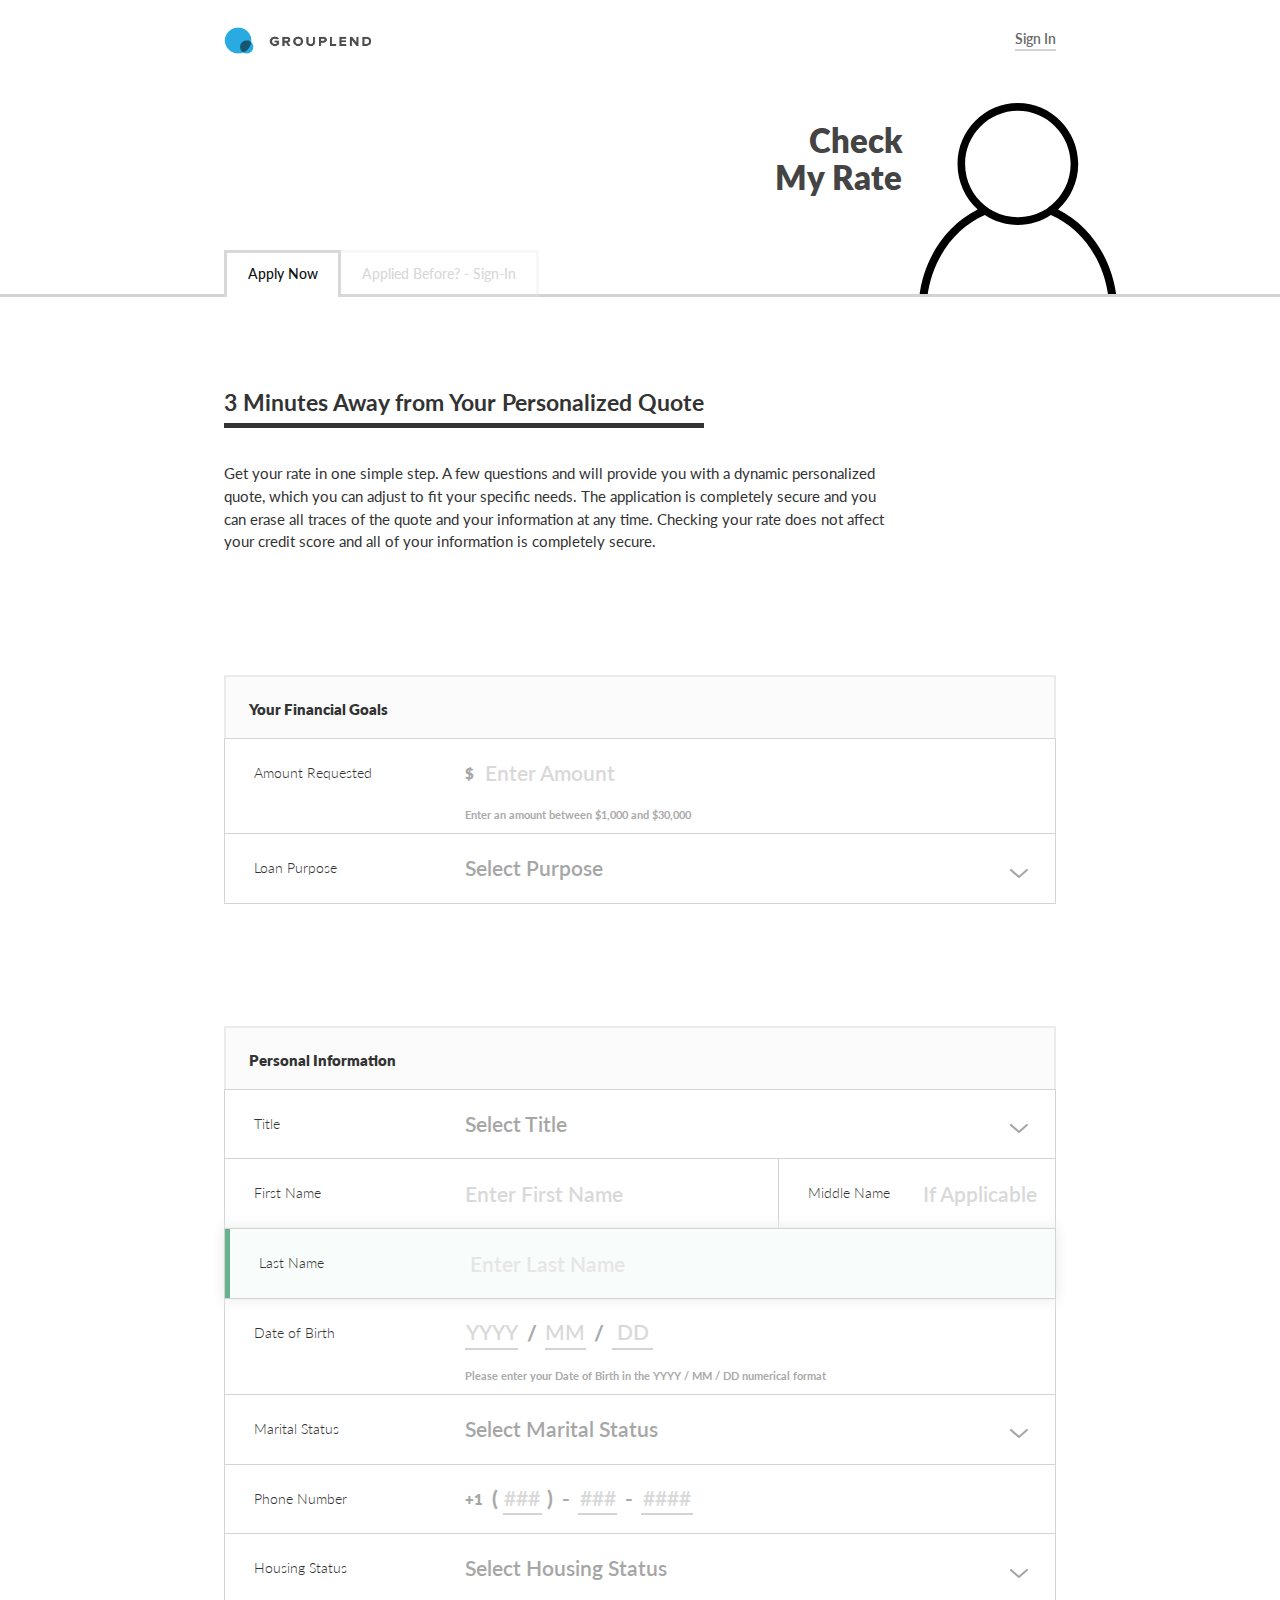
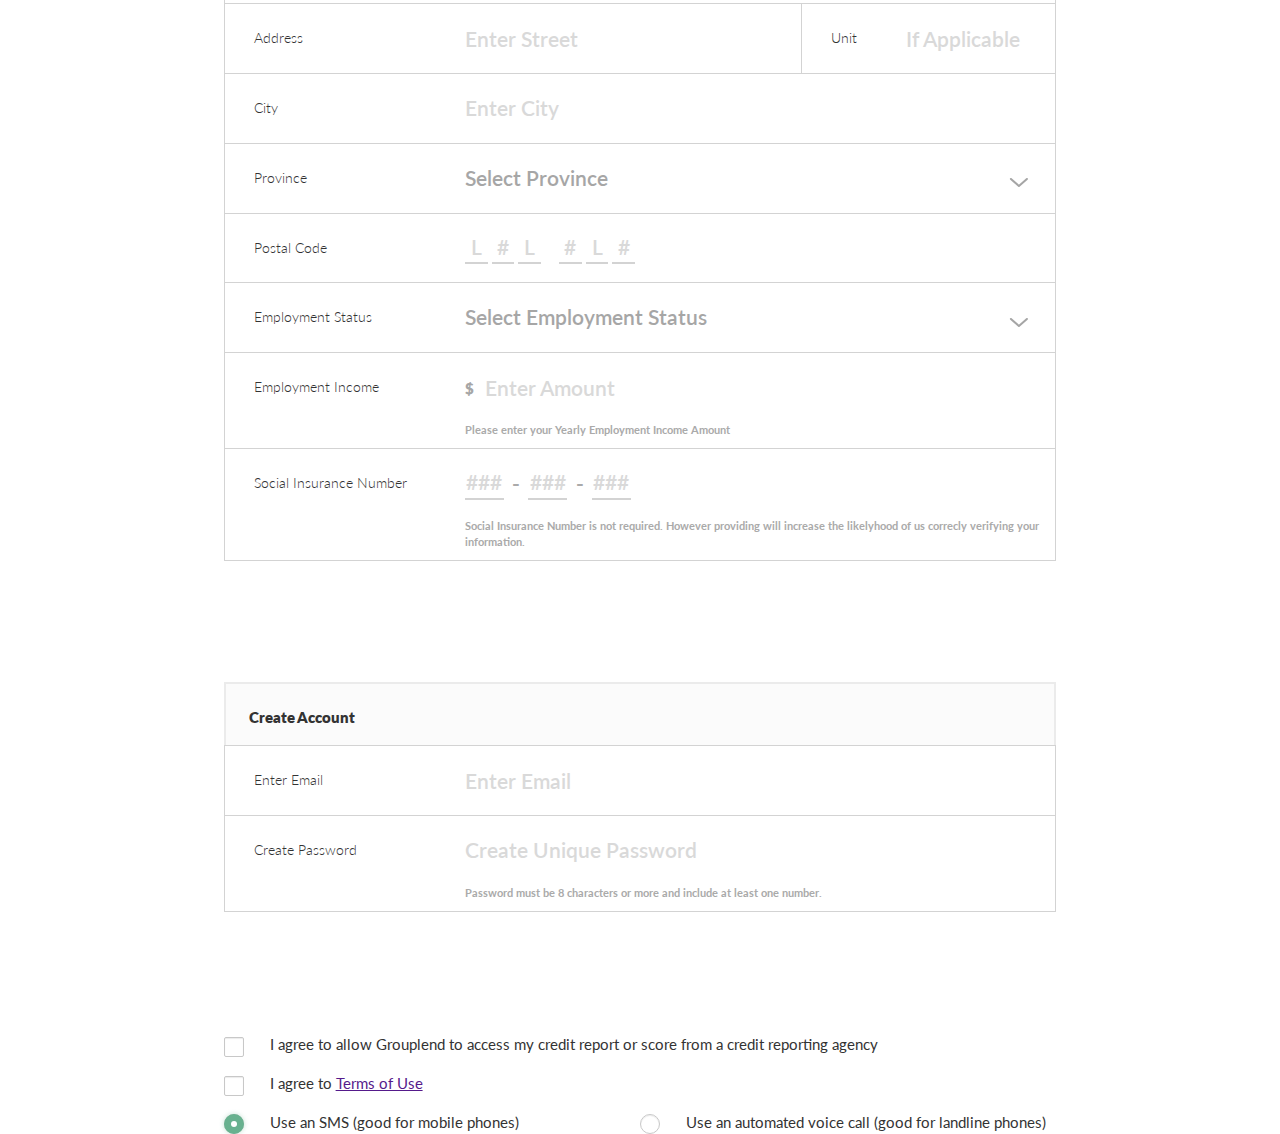
==== commit fc8de500: "In sync with eclipse" ====
--- a/index.html
+++ b/index.html
@@ -696,7 +696,22 @@
                             <input type="checkbox" id="termsOfUse">
                             <label for="termsOfUse">I agree to <a href=''>Terms of Use</a></label>
                         </li>
+
+
+                    <ul class="PhoneConfirmationChoice">
+                        <li>
+                            <input type="radio" name="radio-button" id="cd-radio-1" checked>
+                            <label for="cd-radio-1">Use an SMS (good for mobile phones)</label>
+                        </li>
+                            
+                        <li>
+                            <input type="radio" name="radio-button" id="cd-radio-2">
+                            <label for="cd-radio-2">Use an automated voice call (good for landline phones)</label>
+                        </li>
                     </ul>
+
+                    </ul>
+
                 </div>
 
             </div>
--- a/css/style.css
+++ b/css/style.css
@@ -593,7 +593,7 @@
 }
 
 .loanTotal {
-  margin-bottom: 2em;
+  margin-bottom: 4em;
 }
 
 .infoLabel {
@@ -621,6 +621,28 @@
   margin-right: 0;
 }
 
+.valueProp {
+  margin-bottom: 2em;
+  margin-top: 3em;
+}
+
+.propHeader {
+  font-weight: 800;
+  margin-bottom: 1em;
+}
+
+.propCopy {
+  font-size: .8em;
+}
+
+.proposition + .proposition {
+  margin-top: 2em;
+}
+
+.LoanAccepted .loanDetails {
+  margin-bottom: 0;
+}
+
 @media only screen and (min-width: 600px) {
   .loanTotal .loanInfo {
     font-size: 4.5em;
@@ -634,9 +656,35 @@
   .loanDetails {
     margin-bottom: 4em;
   }
+
+  .valueProp {
+    margin-bottom: 6em;
+    margin-top: 3em;
+  }
+
+  .proposition {
+    width: 33.3%;
+    float: left;
+  }
+
+  .proposition + .proposition {
+    margin-top: 0;
+    padding-left: 2em;
+  }
 }
 .hide {
   display: none;
+}
+
+.loanOfferWidget, .valueProp {
+  -webkit-user-select: none;
+  /* Chrome all / Safari all */
+  -moz-user-select: none;
+  /* Firefox all */
+  -ms-user-select: none;
+  /* IE 10+ */
+  /* No support for these yet, use at own risk */
+  user-select: none;
 }
 
 .loanDetailsWrapper {
@@ -734,12 +782,12 @@
 .inputRangeIndicator {
   height: 2px;
   background: #bfbfbf;
-  margin-bottom: .25em;
+  margin-bottom: .45em;
 }
 
 .amount {
-  font-size: .75em;
-  color: lightgray;
+  font-size: .85em;
+  color: dimgray;
   z-index: -10;
 }
 
@@ -805,6 +853,10 @@
   margin-left: 3px;
 }
 
+.loanInfo {
+  font-size: 1.25em;
+}
+
 .loanTotalWrapper {
   text-align: center;
   position: relative;
@@ -825,7 +877,7 @@
 }
 
 .loanTotalContainer {
-  width: 12em;
+  width: 10em;
   display: inline-block;
   height: inherit;
   vertical-align: top;
@@ -868,7 +920,7 @@
 .increaseContainer, .decreaseContainer {
   display: inline-block;
   height: inherit;
-  width: 3.5em;
+  width: 2.5em;
   position: relative;
 }
 
@@ -894,6 +946,10 @@
   display: none;
 }
 
+.large_screen_inline {
+  display: none;
+}
+
 @media only screen and (min-width: 600px) {
   .loanDetailsWrapper {
     width: 80%;
@@ -1070,6 +1126,10 @@
   }
 }
 @media only screen and (min-width: 600px) {
+  .loanInfo {
+    font-size: 1.1em;
+  }
+
   .loanTotalWrapper {
     width: 20%;
     float: left;
@@ -1120,8 +1180,22 @@
     display: block;
   }
 
+  .large_screen_inline {
+    display: inline-block;
+  }
+
   .small_screen {
     display: none;
+  }
+}
+@media only screen and (min-width: 1200px) {
+  .rangeSelector {
+    bottom: -.65em;
+  }
+}
+@media only screen and (min-width: 1700px) {
+  .rangeSelector {
+    bottom: -.8em;
   }
 }
 input, .input {
@@ -1154,15 +1228,15 @@
 }
 
 input::-webkit-input-placeholder {
-  color: green;
+  color: #d9d9d9;
 }
 
 input::-moz-placeholder {
-  color: #e6e6e6;
+  color: #d9d9d9;
 }
 
 input:-ms-input-placeholder {
-  color: #e6e6e6;
+  color: #d9d9d9;
 }
 
 .formSectionHeader {
@@ -1242,7 +1316,7 @@
 }
 
 .inputContainer select, .MultiInputSeparator, .phoneBracket {
-  color: #b4b4b4;
+  color: #a6a6a6;
 }
 
 .helpInfo {
@@ -1268,7 +1342,7 @@
   font-weight: 800;
   padding-left: .8rem;
   position: absolute;
-  color: #b4b4b4;
+  color: #a6a6a6;
   position: absolute;
   top: 50%;
   bottom: auto;
@@ -1420,6 +1494,12 @@
   width: 100%;
 }
 
+.PhoneConfirmationChoice li {
+  float: left;
+  margin: 0;
+  width: 50%;
+}
+
 input[type=radio],
 input[type=checkbox] {
   /* hide original check and radio buttons */
@@ -2031,7 +2111,6 @@
   }
 }
 button, .button, .pageControls.sign-in input {
-  background: white;
   border-radius: none;
   line-height: 1.4;
   position: relative;
@@ -2149,6 +2228,7 @@
   color: #D8D8D8;
   font-size: .9em;
   background: white;
+  cursor: pointer;
 }
 
 .tabBorder {
@@ -2250,11 +2330,11 @@
   }
 
   .contentSection + .contentSection {
-    margin-top: 5em;
+    margin-top: 6em;
   }
 
   .SectionInner + .SectionInner {
-    margin-top: 4.5em;
+    margin-top: 3.5em;
   }
 }
 @media only screen and (min-width: 1200px) {
@@ -2275,11 +2355,11 @@
   }
 
   .contentSection + .contentSection {
-    margin-top: 7em;
+    margin-top: 8em;
   }
 
   .SectionInner + .SectionInner {
-    margin-top: 5.5em;
+    margin-top: 4em;
   }
 }
 @media only screen and (min-width: 1700px) {
